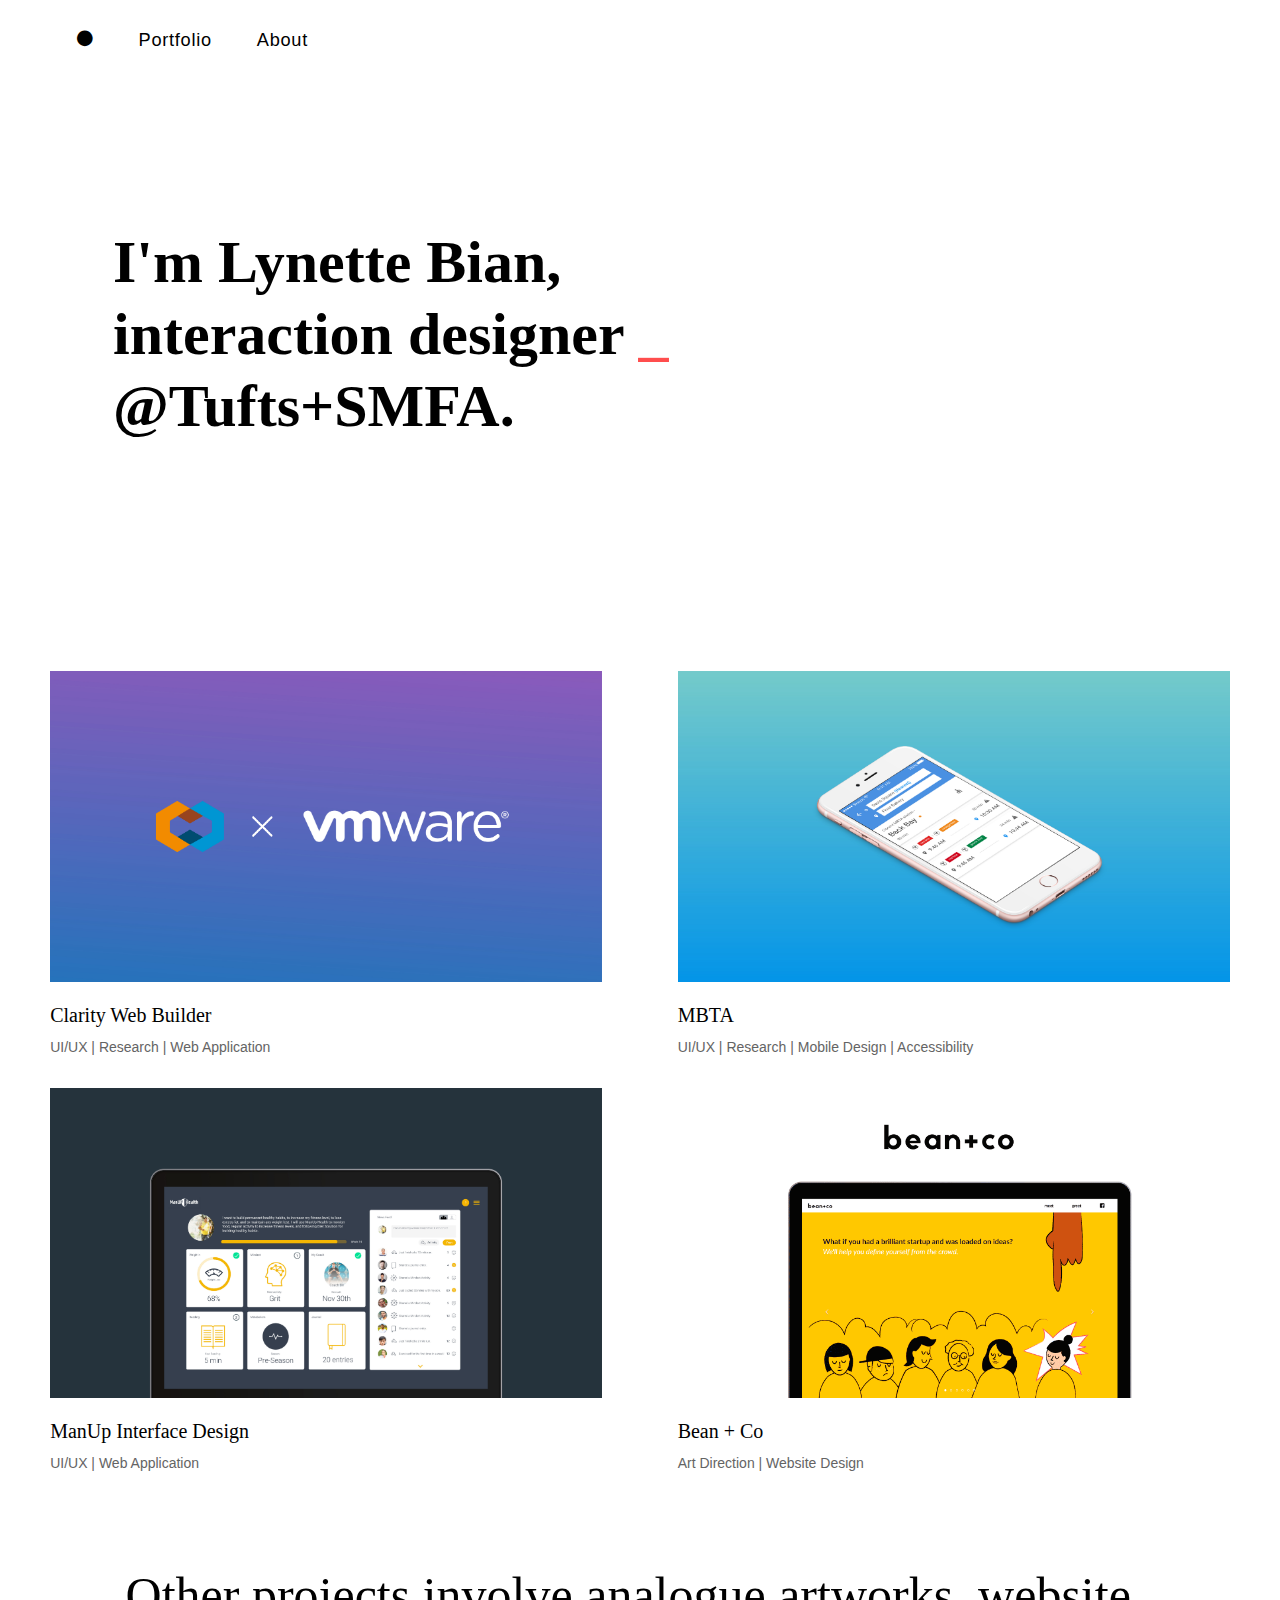
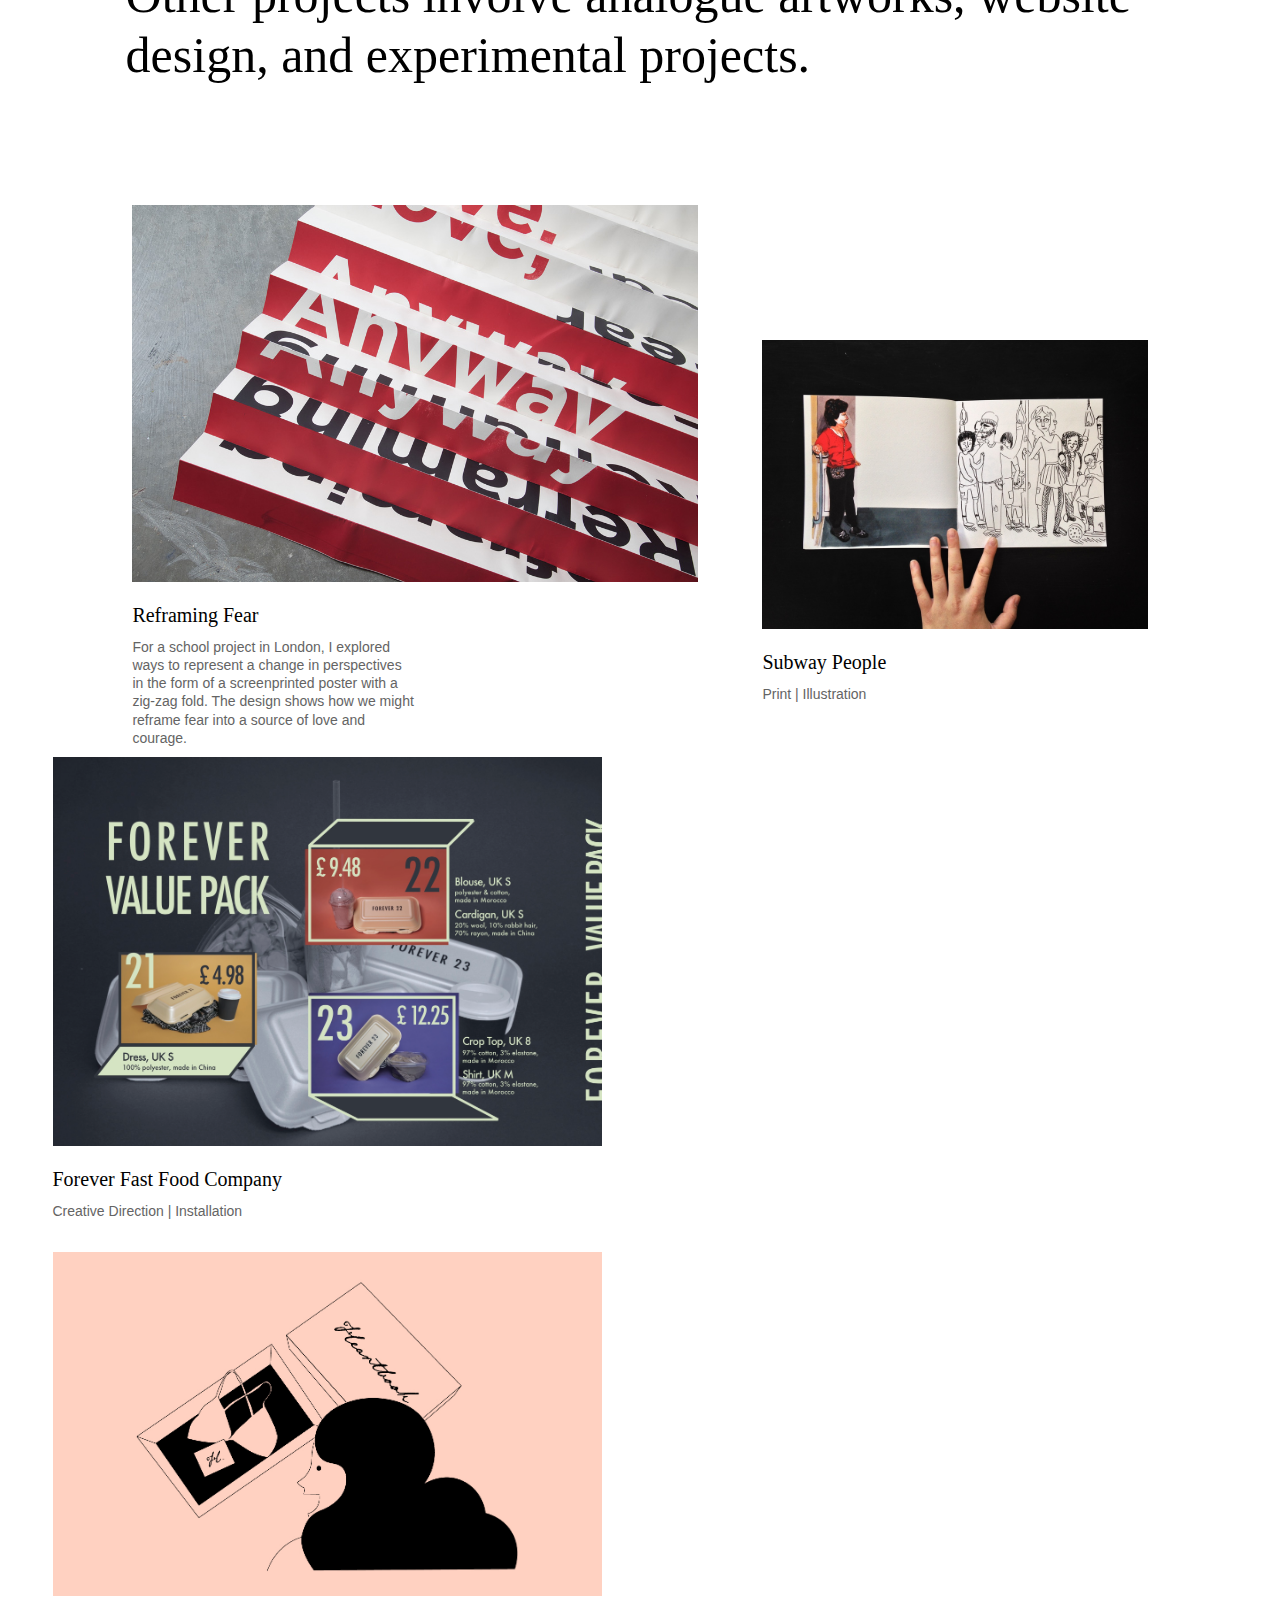
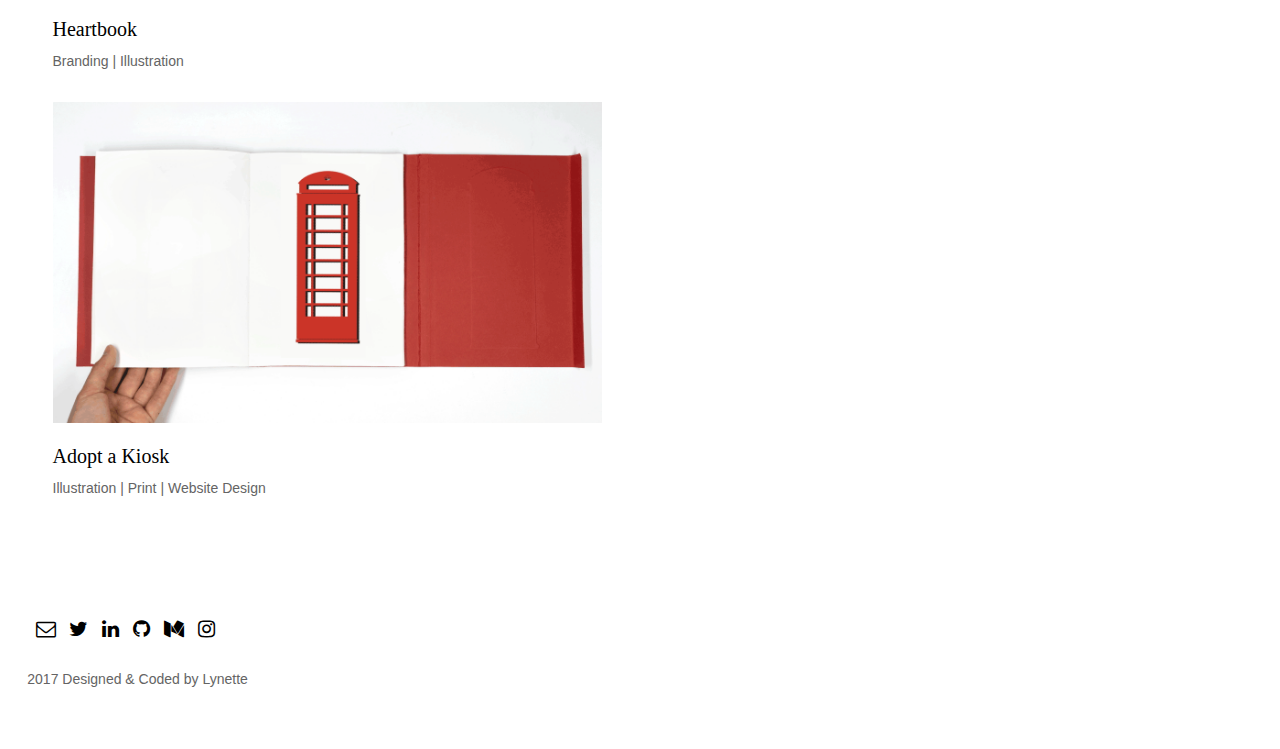
==== index.html @ 2f5439c0 "Class 4/4 1" ====
<!DOCTYPE html>

<html>
<head>

<!-- Hello! Welcome to my personal website. This site is designed and coded by Lynette Bian. Happy browsing! -->

	<meta charset="utf-8"> 
	<meta name="viewport" content="width=device-width, initial-scale=1">


	<meta name="Yuchun Bian portfolio">
	<meta name="copyright" content="Copyright © 2016 Yuchun Bian. All Rights Reserved.">
	<meta name="author" content="Yuchun Bian">
	<meta name="language" content="English">

<!--	<link href="https://fonts.googleapis.com/css?family=PT+Sans|PT+Serif:400,700" rel="stylesheet">-->
    <link href="https://fonts.googleapis.com/css?family=Open+Sans|Rufina" rel="stylesheet">

 	<script src="https://code.jquery.com/jquery-2.1.4.js"></script> 
  
 <!--  <link href="css/bootstrap.min.css" rel="stylesheet"> -->

 	<link href="https://afeld.github.io/emoji-css/emoji.css" rel="stylesheet">

	<!-- Latest compiled and minified CSS -->
	<link rel="stylesheet" href="https://maxcdn.bootstrapcdn.com/bootstrap/3.3.7/css/bootstrap.min.css">

	<!-- jQuery library -->
	<script src="https://ajax.googleapis.com/ajax/libs/jquery/1.12.4/jquery.min.js"></script>

	<!-- Latest compiled JavaScript -->
	<script src="https://maxcdn.bootstrapcdn.com/bootstrap/3.3.7/js/bootstrap.min.js"></script>

	<link rel="stylesheet" type="text/css" href="css/style.css">

	<link rel="stylesheet" href="https://cdnjs.cloudflare.com/ajax/libs/font-awesome/4.7.0/css/font-awesome.min.css">

 	<title>Lynette Bian | Design Portfolio</title>

</head>

<body>

<div class="container-fluid">
	<div class="row">
			<div class="col-md-12">
			<div class="navbar">
				<a class="fa fa-circle"> </a>
				<a class="nav-space-left" href="#design" class="scroll"> Portfolio </a>
				<a class="nav-space-left" href="p1/about.html"> About </a>
			</div>
			</div>
	</div>
</div>

<div class="container-fluid padding-left padding-right">
	<div class="row">
				<h1 class="intro"> 
					I'm <a class="name" href="p1/about.html"> Lynette Bian</a>, 
					<br>
					<div class="change-text">interaction designer 
					</div> 
					<br>
					<a class="name" href="http://admissions.tufts.edu/academics/school-of-the-museum-of-fine-arts-at-tufts/combined-degree-with-the-schoo/" target="_blank">@Tufts+SMFA</a>.
					<br> 
                    <br>
				</h1>
	</div>
			
</div>

<!-- IXD section -->
	<div id="design" class="container-fluid">

<!--
	<div class="col-md-12 padding-left padding-right"> 
		<h6> <i class="em em-rocket" style="font-size: 0.8em"></i> &nbsp;Interaction Design</h6>
		<hr>
	</div>
-->

	<div class="row" style="padding-left:1%;padding-right: 1%">

		<div class="col-md-6" id="left"> 

			<div class="projectthumb"> 
				<a class="projectimage" href="p2/clarity.html">
				<image src="images/p1-design/vmware.jpg" class="img-responsive"> </image>
				<h2> Clarity Web Builder </h2>
				</a>
				<h3> UI/UX | Research | Web Application </h3>
			</div>


			<div class="projectthumb"> 
				<a class="projectimage" href="p2/gain-life.html">
				<image src="images/p1-design/gainlife2.jpg" class="img-responsive">
				</image>
				<h2> ManUp Interface Design </h2>
				</a>
				<h3> UI/UX | Web Application </h3>
			</div>
		</div>	

		<div class="col-md-6" id="right"> 

			<div class="projectthumb"> 
				<a class="projectimage" href="p2/MBTA.html">
				<image src="images/p1-design/MBTA0.jpg" class="img-responsive"> </image>
				<h2> MBTA </h2>
				</a>
				<h3> UI/UX | Research | Mobile Design | Accessibility </h3>
			</div>
	
			<div class="projectthumb"> 
				<a class="projectimage" href="p2/beanandco.html">
					<image src="images/p1-design/Bean0.gif" class="img-responsive"> </image>
					<h2> Bean + Co </h2>
				</a>
				<h3> Art Direction | Website Design </h3>
			</div>

		</div>

	</div>


<!-- Graphic Design and Art section -->

<!--

	<div class="padding-left padding-right col-md-12" style="padding-top:10%"> 
		<h6><i class="em em-black_nib" style="font-size: 0.8em"></i> &nbsp;Graphic Design &amp; Art</h6>
		<hr>
	</div>
-->
	<div class="row padding-left padding-right">
				<h1 class="bigtitle"> 
					Other projects involve analogue artworks, website design, and experimental projects.
				</h1>
	</div>
        
	<div class="row padding-left padding-right">

		<div class="col-md-7" id="left"> 
			<div class="projectthumb"> 
				<a class="projectimage" href="p2/reframing-fear.html">
				<image src="images/p1-design/Reframingfear.jpg" class="img-responsive"> 
				</image> </a>
                <div class="col-md-6">
				    <a href="p2/reframing-fear.html"> <h2> Reframing Fear </h2> </a> 
				    <h3> For a school project in London, I explored ways to represent a change in perspectives in the form of a screenprinted poster with a zig-zag fold. The design shows how we might reframe fear into a source of love and courage. </h3>
                    </div>
			</div>
        </div>
        
        <div class="col-md-5" id="left" style="padding-top:15vh;">
			<div class="projectthumb"> 
				<a class="projectimage" href="p2/subway-people.html">
				<image src="images/p1-design/Subway-People.jpg" class="img-responsive"> </image>
				<h2> Subway People </h2> </a>
		 		<h3> Print | Illustration </h3>
			</div>
        </div>

<!--
			<div class="projectthumb"> 
				<a class="projectimage" href="p2/polyhack.html"> <image src="images/p1-design/Polyhack1.png" class="img-responsive"> </image> 
				<h2> Polyhack </h2> </a>
				<h3> Branding | Art Direction </h3> 
			</div>
-->

        </div>
        

		<div class="col-md-6" id="right"> 

			<div class="projectthumb"> 
				<a class="projectimage" href="p2/fast-food-company.html">
				<image src="images/p1-design/Forever-Fast-Food-Company.jpg" class="img-responsive"> </image>
				<h2> Forever Fast Food Company </h2> </a>
				<h3> Creative Direction | Installation  </h3>
			</div>
			
			<div class="projectthumb"> 
				<a class="projectimage" href="p2/heartbook.html"> <image src="images/p1-design/heartbook.jpg" class="img-responsive"> </image> 
				<h2> Heartbook </h2> </a>
				<h3> Branding | Illustration </h3> 
			</div>

			<div class="projectthumb"> 
				<a class="projectimage" href="p2/adopt-a-kiosk.html">
				<image src="images/p1-design/adopt-a-kiosk.gif" class="img-responsive"> </image>
				<h2> Adopt a Kiosk </h2>
				</a>
				<h3> Illustration | Print | Website Design  </h3>
			</div>


		</div>
	</div>

<!-- footer -->
	<div class="row" style="padding-top: 7%; padding-bottom: 4%; padding-left:3%; padding-right: 4%">
		
		<div class="col-md-12" style="padding-bottom:2%; padding-left:1%">

		<a href="mailto:yuchun.bian@gmail.com" id="navbar" class="fa fa-envelope-o" style="font-size:20px" target="_blank"> 
		</a>

		<a href="https://twitter.com/yuchunbian" id="navbar" class="fa fa-twitter" style="font-size:20px" target="_blank"> 
		</a>

		<a href="https://www.linkedin.com/in/yuchunbian" id="navbar" class="fa fa-linkedin" style="font-size:20px" target="_blank"> 
		</a>

		<a href="https://github.com/ybian02" id="navbar" class="fa fa-github" style="font-size:20px" target="_blank"> 
		</a>

		<a href="https://medium.com/@yuchunbian" id="navbar" class="fa fa-medium" style="font-size:20px" target="_blank"> 
		</a>
		
		<a href="https://www.instagram.com/yuchunbian/" id="navbar" class="fa fa-instagram" style="font-size:20px" target="_blank"> 
		</a>

		</div>

		<div class="col-md-12"> 
		<h3><i class="em em-bulb"></i>&nbsp;2017 Designed &amp; Coded by Lynette </h3>
		</div>

	</div>
</div>

<script>

function scrollNav() {
  $('.navbar a').click(function(){  

    //Animate
    $('html, body').stop().animate({
        scrollTop: $( $(this).attr('href') ).offset().top - 60
    }, 600);
    return false;
  });
  $('.scrollTop a').scrollTop();
}
scrollNav();
</script>

<script src="js/index.js"> </script>

<script type="text/javascript" src="http://ajax.googleapis.com/ajax/libs/jquery/1.7.1/jquery.min.js"></script>


</body>
</html>
---- css/style.css ----
/*html, body { overflow-x: hidden; }*/

body {
	margin:0;
}


.navbar {
	font-family: 'PT Sans', sans-serif;
	font-size: 1.3em;
	line-height: 1.2;
	letter-spacing: 0.04em;
	text-align: left;
	padding-top:30px;
    padding-bottom: 18px;
    padding-left: 6%;
	display: flex;
	flex-direction: row;
	align-items: flex-start;
    position: fixed;
    top:0;
    background-color: white;
    z-index: 1;
    width: 100%;
    border: none;
    border-radius: 0;
}

.nav-space-left {
    padding-left: 45px;
}

.padding-left {
    padding-left: 8%; 
}

.padding-right{
    padding-right: 8%; 
}

a {
	color:black;
	text-decoration: none;
}

a:hover {
	color: #ff4d4d;
	text-decoration: none;
}

a:active {
	text-decoration: 0;
	text-transform: none;
}

a:visited {
	text-decoration: 0;
	text-transform: none;
}

span {display:none;}
.hover_img a:hover span { display:block; }
.hover_img a { position:relative; }
.hover_img a span { position:absolute; display:none; z-index:0; }


h1.intro{
	font-family: 'PT Serif', serif;
	padding-top: 25vh;
	padding-right: 0;
	padding-left: 2vw;
	color: black;
	font-size: 60px;
	font-weight: 700;
	line-height: 1.2em;
	height: 70vh;
}


@media all and (max-width: 1240px){
    h1.intro {
        font-size: 60px;
    }
}

@media all and (max-width: 640px){
    h1.intro {
        font-size: 40px;
    }
}

@media all and (max-width: 320px){
    h1.intro {
        font-size: 20px;
    }
}

h1.bigtitle {
	font-family: 'PT Serif', serif;
	padding-right: 0;
	padding-left: 2vw;
    padding-top: 60px;
    padding-bottom: 80px;
	color: black;
	font-size: 50px;
	font-weight: 400;
	line-height: 1.2em;
}


@media all and (max-width: 1240px){
    h1.bigtitle {
        font-size: 50px;
    }
}

@media all and (max-width: 640px){
    h1.bigtitle {
        font-size: 30px;
    }
}

@media all and (max-width: 320px){
    hh1.bigtitle {
        font-size: 15px;
    }
}


.intro-about{
	font-family: 'PT Serif', serif;
	color: black;
	font-size: 2.5em;
	font-weight: 700;
	line-height: 1.2;
}


h1 {
	font-family: 'PT Serif', serif;
	font-weight: 700;
	font-size: 28px;
	line-height: 13px;
	/*letter-spacing: 0.0009em;*/
	margin-top: 0;
	margin-bottom: 40px;
	line-height: 30px;
}

h2 {
	font-family: 'PT Serif', serif;
	font-weight: 500;
	font-size: 20px;
	line-height: 26px;
/*	padding-top: 5px;*/
	/*letter-spacing: 0.0009em;*/
}

h3 {
	font-family: 'PT Sans', sans-serif;
	font-size: 14px;
	color:#646464;
/*	opacity: 0.8;*/
	line-height: 1.3em;
/*	letter-spacing: 0.01em;*/
	margin-top: 5px;
    text-align: left;
}


h4 {
	font-family: 'PT Sans', sans-serif;
	font-size: 14px;
	color:#646464;
	opacity: 0.8;
	line-height: 1.2;
	letter-spacing: 0.01em;
	margin-top: 20px;
}


h5 {
	font-family: 'PT Serif', serif;
	font-weight: 400;
	font-size: 16px;
	color:black;
	line-height: 18px;
	letter-spacing: 0.01em;
	margin-top: 5px;
}

h6 {
	font-family: 'PT Sans', sans-serif;
	font-size: 20px;
	line-height: 18px;
	letter-spacing: 0.01em;
	margin-bottom: 18px;
/*	text-align: center;*/
}

p {
	font-family: 'PT Sans', sans-serif;
	font-weight: 400;
	font-size: 1.1em;
}

.strikethru {
	font-family: 'PT Sans', sans-serif;
	font-weight: 400;
	font-size: 1.0em;
	line-height: 1.5em;
	color: #7f7f7f;
	text-decoration: line-through;
	text-decoration: #cecece line-through;
}

.list {
	font-family: 'PT Sans', sans-serif;
	font-weight: 400;
	font-size: 1.0em;
	line-height: 1.5em;
	color: #7f7f7f;
}

blockquote {
	font-family: 'PT Serif', serif;
	color: black;
	font-size: 24px;
	font-weight: 400;
	line-height: 30px;
	border-left: none;
	margin-left: 0;
	padding-left:15px;
	padding-right:15px;
	padding-bottom: 0;
	padding-top:50px;
}

/*
.headnav{
	display: inline;
}*/

.bottom {
	position: absolute;
	top: 0;
	right: 0;
	z-index: -1;
	width: 100vw;
}

.top {
	z-index: 1;
}


@keyframes blinking {
  0%    { opacity: 0; }
  50%   { opacity: 0; }
  51%   { opacity: 1; }
  100%  { opacity: 1; }
}
.change-text:after {
  content: '_';
  animation: blinking 1.2s infinite;
  color:#ff4d4d;
}


ul {
	font-family: 'PT Sans', sans-serif;
	font-size: 24px;
	letter-spacing: 0.01em;
	list-style: none;
	list-style-position: outside;
	padding-top:2.5%;
	padding-left:8%;
	line-height:53px;
}


#line {
	background-color: black;
	height: 4px;
	width: 200px;
	margin-left: 15px;
}


.change-text {
	display:inline;
}


/*specifications*/
.container-fluid {
	margin: 0 0 0 0;
}


.col-md-12 {
	padding: 0 0 0 0
}

.col-md-2{
	padding: 0 0 0 0;
	margin: 0 0 0 0;
}

/*.col-md-3{
	padding: 0 0 0 0;
	margin: 0 0 0 0;
}*/

.col-md-6{
	padding: 0 0 0 0;
	margin: 0 0 0 0;
}

.col-md-7 .col-md-4.hidden-sm .col-md-1 .col-md-10 .col-md-11 .row{
	padding: 0 0 0 0;
	margin: 0 0 0 0;

}


#left {
	padding-right: 3%;
	padding-left: 3%;
}

#right {
	padding-left: 3%;
	padding-right: 3%;
}

.projectthumb {
/*	padding-top: 9%;*/
	padding-bottom: 4%;
}

.footer {
	padding-left: 2%;
}

/*project pages*/

.close-button {
	font-family: sans-serif;
	font-weight: 100;
	position: fixed;
 	top:18px;
 	left:18px;
	color:black;
	font-size: 60px;
	box-sizing: border-box;
	display: inline-block;
	line-height:0.5em;
	z-index: 100;
}


#arrowBegin{
/*	color:black;*/
	font-size:50px;
	z-index:100;
	position: absolute;
	margin-top:47%;
	margin-left:50%;
}

.header {
	padding:0 0 0 0;
	margin:0 0 0 0;
	width:100%;
	height:auto;
	display:block;
	position: fixed;
/*	z-index: -1;*/
	/*top:0;
	left: 0;*/
}


.wrapper {
	position: relative;
/*	margin-left: 2%;
	margin-right: 2%;*/
	background-color: white;
	margin-top: 53%;
	margin-right: 0;
	margin-left: 0;
	padding: 2% 0 0 0;
}

.project-info {
	padding-top: 7%;
	padding-bottom: 7%;
}

.full-bleed {
	max-width: 100vw;
	margin: 0 0 0 0;
}

.embed-container {
	position: relative; 
	padding-bottom: 56.25%; 
	height: 0px; 
	overflow: hidden; 
	max-width: 100%; 
} 

.embed-container iframe, 
.embed-container object, 
.embed-container embed 
{ 	position: absolute; 
	/*top:1%; */
	left:0;
	width: 100%; 
	height: 100%;
}

#inParagraph {
	text-decoration: underline;
}


.twoImages_left {
	padding: 5px 5px 5px 0 ;
}

.twoImages_right {
	padding: 5px 0 5px 5px ;
}



.sideMargin {
	margin-left:5px;
	margin-right:5px;
}


.nextProject {
	font-family: 'PT Serif', serif;
	font-weight: 700;
	font-size: 25px;
	line-height: 30px;
	padding-top: 30px;
	padding-bottom: 35px;
	padding-left: 50px;
}

#arrowUp{
	position: absolute;
/*	padding: 0px;*/
	font-size:45px;
	right: 50px;
	line-height: 2;
/*	text-align: right;*/
}

/*a #icon {
	padding-right: 5px;
}

a svg:hover {
	fill: #ff4d4d;
	text-decoration: none;
}*/

#navbar {
	padding-right: 10px;
}
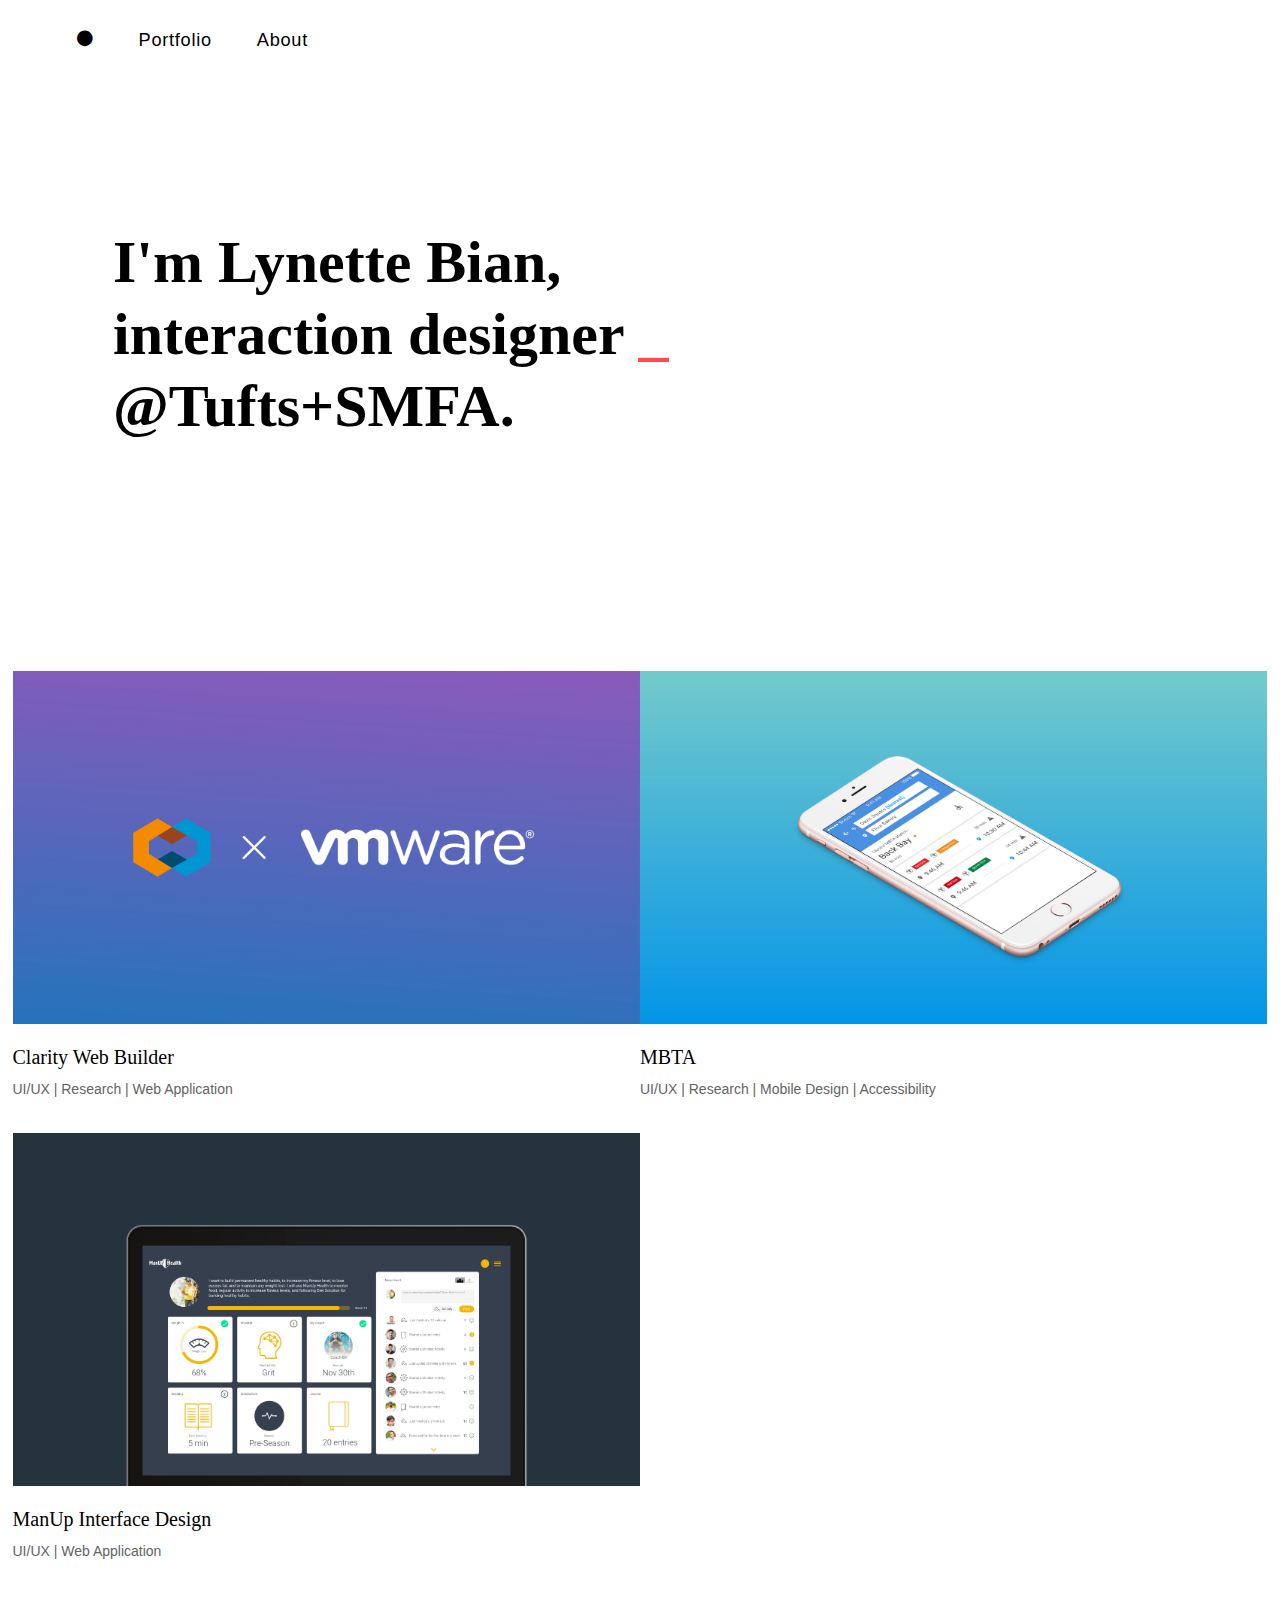
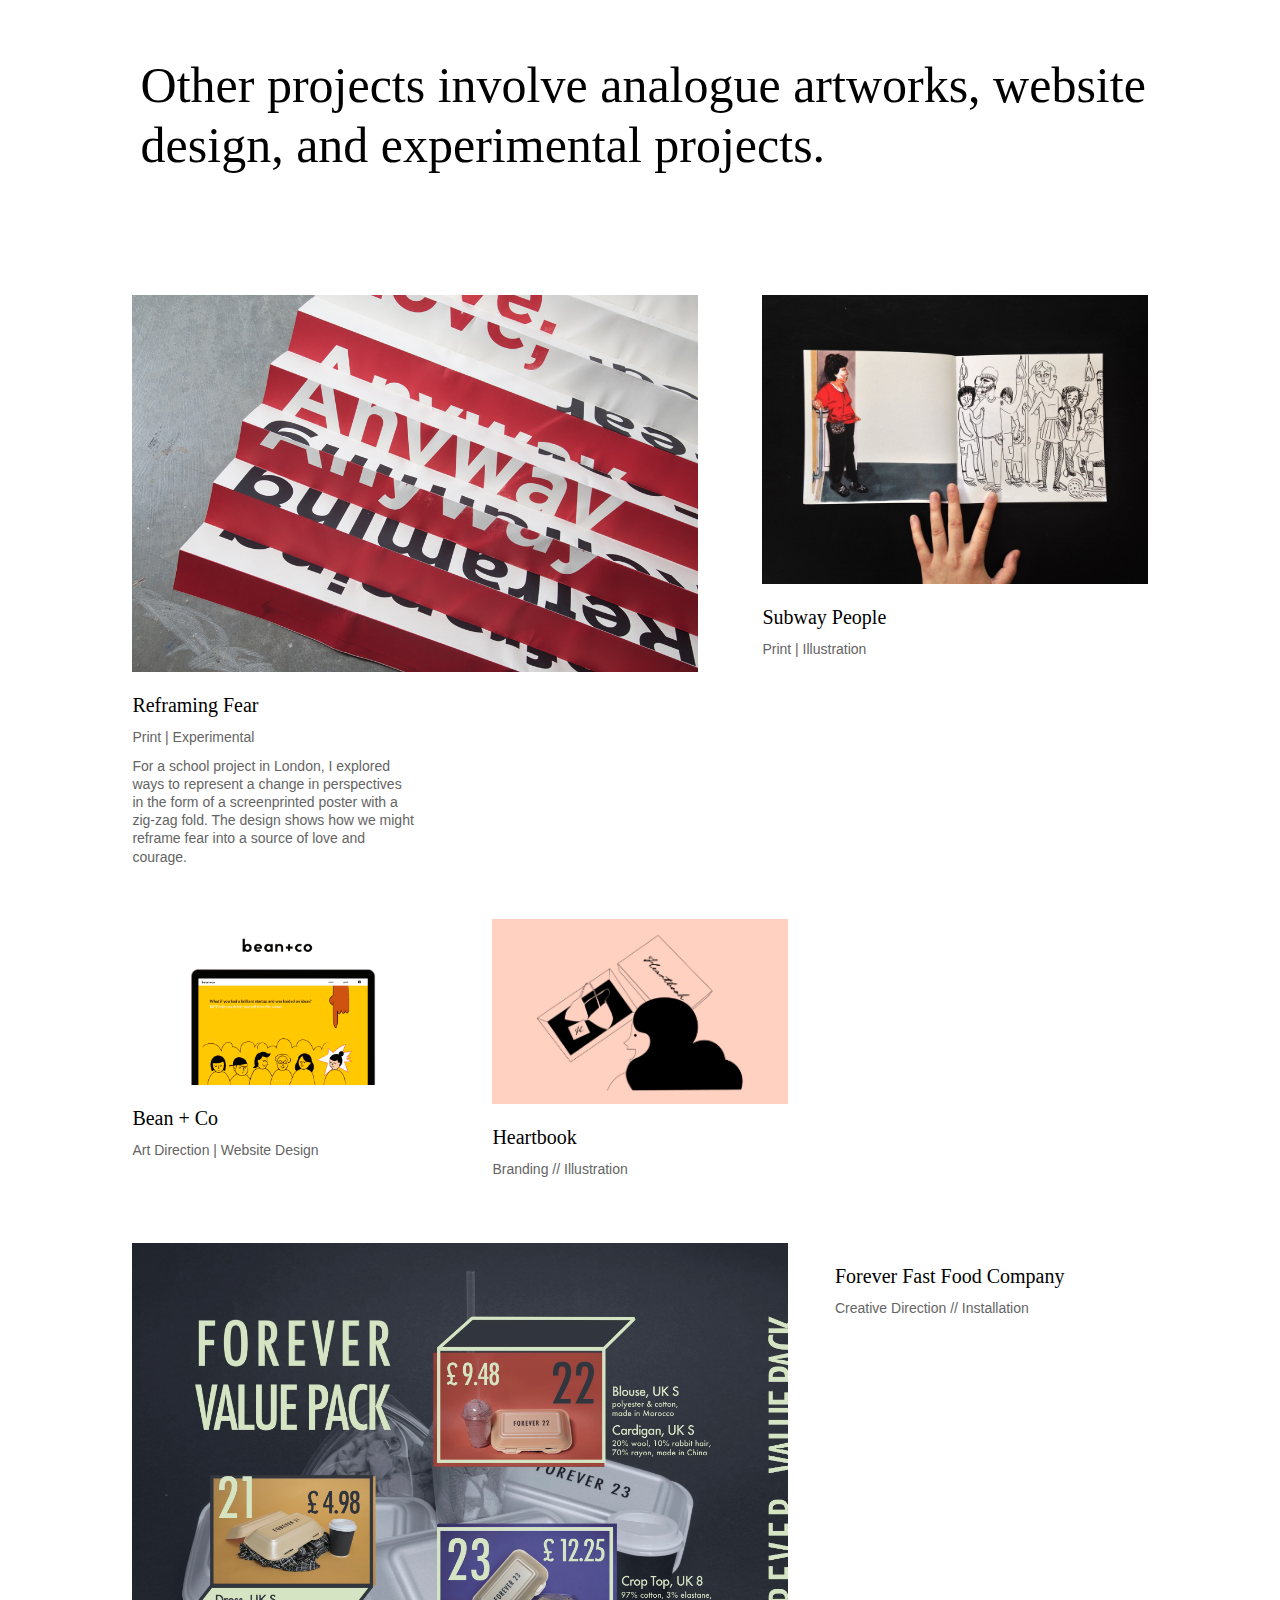
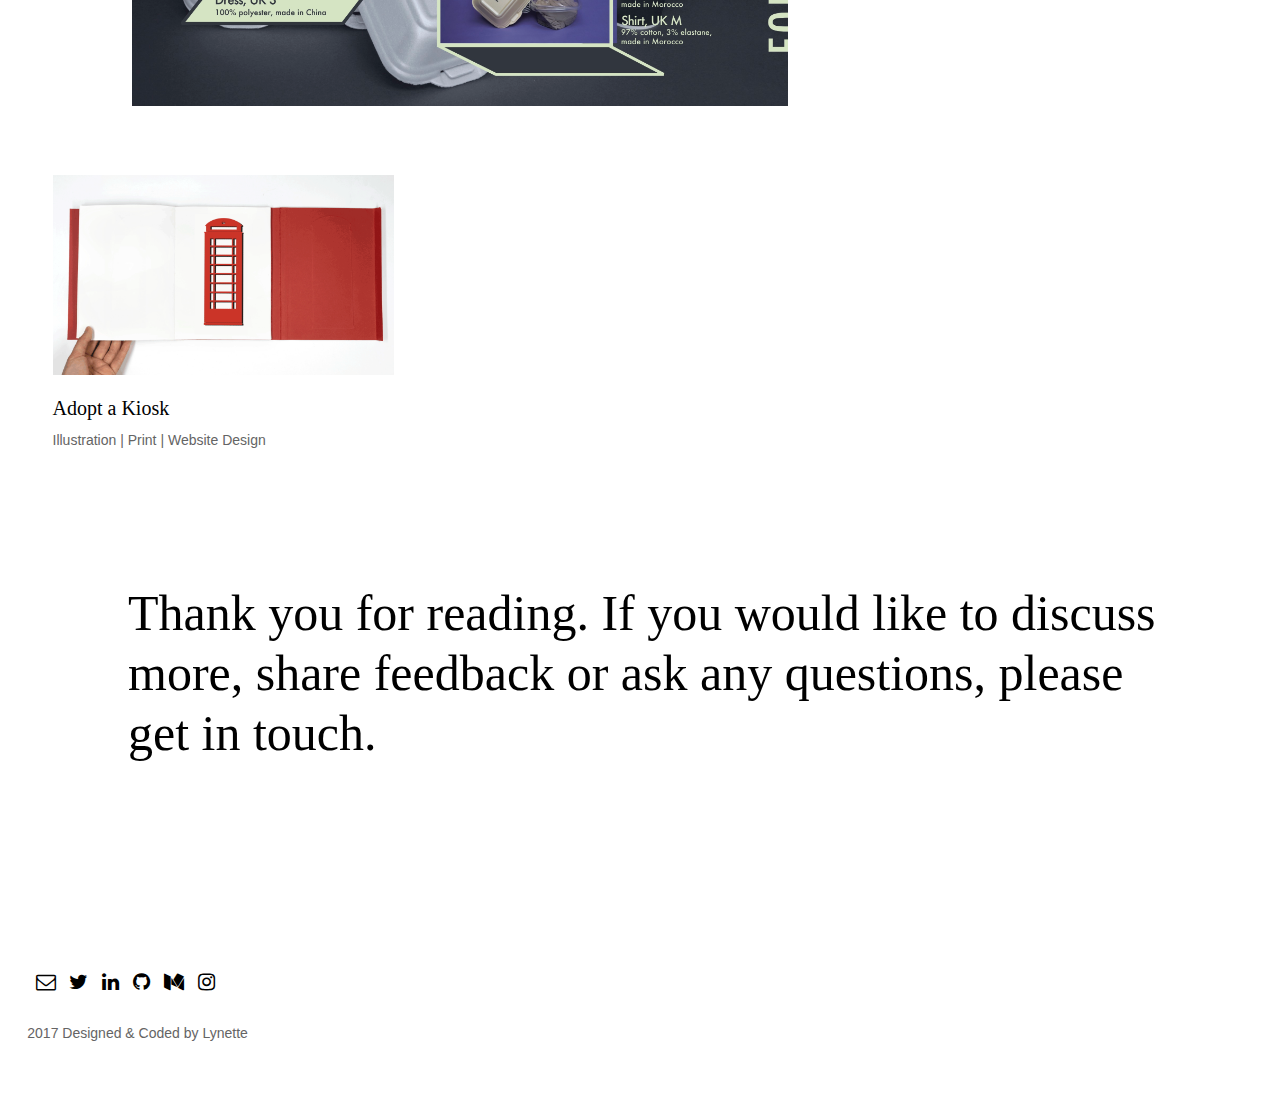
==== commit 1d971b12: "Class 4/4 2" ====
--- a/index.html
+++ b/index.html
@@ -113,29 +113,15 @@
 				<h3> UI/UX | Research | Mobile Design | Accessibility </h3>
 			</div>
 	
-			<div class="projectthumb"> 
-				<a class="projectimage" href="p2/beanandco.html">
-					<image src="images/p1-design/Bean0.gif" class="img-responsive"> </image>
-					<h2> Bean + Co </h2>
-				</a>
-				<h3> Art Direction | Website Design </h3>
-			</div>
 
 		</div>
 
 	</div>
 
 
-<!-- Graphic Design and Art section -->
-
-<!--
-
-	<div class="padding-left padding-right col-md-12" style="padding-top:10%"> 
-		<h6><i class="em em-black_nib" style="font-size: 0.8em"></i> &nbsp;Graphic Design &amp; Art</h6>
-		<hr>
-	</div>
--->
-	<div class="row padding-left padding-right">
+<!-- Other Works -->
+
+	<div class="padding-left padding-right">
 				<h1 class="bigtitle"> 
 					Other projects involve analogue artworks, website design, and experimental projects.
 				</h1>
@@ -143,19 +129,20 @@
         
 	<div class="row padding-left padding-right">
 
-		<div class="col-md-7" id="left"> 
+		<div class="col-md-7 padding-small"> 
 			<div class="projectthumb"> 
 				<a class="projectimage" href="p2/reframing-fear.html">
 				<image src="images/p1-design/Reframingfear.jpg" class="img-responsive"> 
 				</image> </a>
                 <div class="col-md-6">
 				    <a href="p2/reframing-fear.html"> <h2> Reframing Fear </h2> </a> 
+                    <h3> Print |  Experimental </h3>
 				    <h3> For a school project in London, I explored ways to represent a change in perspectives in the form of a screenprinted poster with a zig-zag fold. The design shows how we might reframe fear into a source of love and courage. </h3>
                     </div>
 			</div>
         </div>
         
-        <div class="col-md-5" id="left" style="padding-top:15vh;">
+        <div class="col-md-5 padding-small">
 			<div class="projectthumb"> 
 				<a class="projectimage" href="p2/subway-people.html">
 				<image src="images/p1-design/Subway-People.jpg" class="img-responsive"> </image>
@@ -163,33 +150,48 @@
 		 		<h3> Print | Illustration </h3>
 			</div>
         </div>
-
-<!--
-			<div class="projectthumb"> 
-				<a class="projectimage" href="p2/polyhack.html"> <image src="images/p1-design/Polyhack1.png" class="img-responsive"> </image> 
-				<h2> Polyhack </h2> </a>
-				<h3> Branding | Art Direction </h3> 
-			</div>
--->
-
-        </div>
-        
-
-		<div class="col-md-6" id="right"> 
-
+    </div>
+
+    <div class="row padding-left padding-right justify-content-center">
+       
+        <div class="col-md-4 padding-small"> 
+            <div class="projectthumb"> 
+                <a class="projectimage" href="p2/beanandco.html">
+					<image src="images/p1-design/Bean0.gif" class="img-responsive"> </image>
+					<h2> Bean + Co </h2>
+				</a>
+				<h3> Art Direction | Website Design </h3>
+            </div>
+        </div>
+        
+        <div class="col-md-4 padding-small"> 
+			<div class="projectthumb"> 
+				<a class="projectimage" href="p2/heartbook.html"> <image src="images/p1-design/heartbook.jpg" class="img-responsive"> </image> 
+				<h2> Heartbook </h2> </a>
+				<h3> Branding // Illustration </h3> 
+			</div>
+        </div>
+    </div>
+    
+    <div class="row padding-left padding-right">
+		  <div class="col-md-8 padding-small"> 
 			<div class="projectthumb"> 
 				<a class="projectimage" href="p2/fast-food-company.html">
 				<image src="images/p1-design/Forever-Fast-Food-Company.jpg" class="img-responsive"> </image>
-				<h2> Forever Fast Food Company </h2> </a>
-				<h3> Creative Direction | Installation  </h3>
-			</div>
-			
-			<div class="projectthumb"> 
-				<a class="projectimage" href="p2/heartbook.html"> <image src="images/p1-design/heartbook.jpg" class="img-responsive"> </image> 
-				<h2> Heartbook </h2> </a>
-				<h3> Branding | Illustration </h3> 
-			</div>
-
+				</a>
+			</div>
+          </div>
+          <div class="col-md-3">
+            <a> <h2> Forever Fast Food Company </h2> </a>
+            <h3> Creative Direction // Installation  </h3>
+          </div>
+    </div>
+    
+
+        
+        
+
+        <div class="col-md-4 padding-small"> 
 			<div class="projectthumb"> 
 				<a class="projectimage" href="p2/adopt-a-kiosk.html">
 				<image src="images/p1-design/adopt-a-kiosk.gif" class="img-responsive"> </image>
@@ -197,10 +199,18 @@
 				</a>
 				<h3> Illustration | Print | Website Design  </h3>
 			</div>
-
-
-		</div>
-	</div>
+        </div>
+        
+        
+    </div>
+        
+        <div class="padding-left padding-right">
+            <h1 class="bigtitle"> 
+				Thank you for reading. If you would like to discuss more, share feedback or ask any questions, please get in touch.
+            </h1>
+	   </div>
+</div>
+    
 
 <!-- footer -->
 	<div class="row" style="padding-top: 7%; padding-bottom: 4%; padding-left:3%; padding-right: 4%">
@@ -230,10 +240,7 @@
 		<div class="col-md-12"> 
 		<h3><i class="em em-bulb"></i>&nbsp;2017 Designed &amp; Coded by Lynette </h3>
 		</div>
-
-	</div>
-</div>
-
+	</div>
 <script>
 
 function scrollNav() {
--- a/css/style.css
+++ b/css/style.css
@@ -107,6 +107,7 @@
 	line-height: 1.2em;
 }
 
+/*move to bottom*/
 
 @media all and (max-width: 1240px){
     h1.bigtitle {
@@ -236,11 +237,6 @@
 	padding-top:50px;
 }
 
-/*
-.headnav{
-	display: inline;
-}*/
-
 .bottom {
 	position: absolute;
 	top: 0;
@@ -324,15 +320,18 @@
 }
 
 
-#left {
+.padding-small {
 	padding-right: 3%;
 	padding-left: 3%;
-}
-
-#right {
+    padding-bottom: 4%;
+}
+
+.padding-small-left {
 	padding-left: 3%;
-	padding-right: 3%;
-}
+    padding-bottom: 5%;
+}
+
+
 
 .projectthumb {
 /*	padding-top: 9%;*/
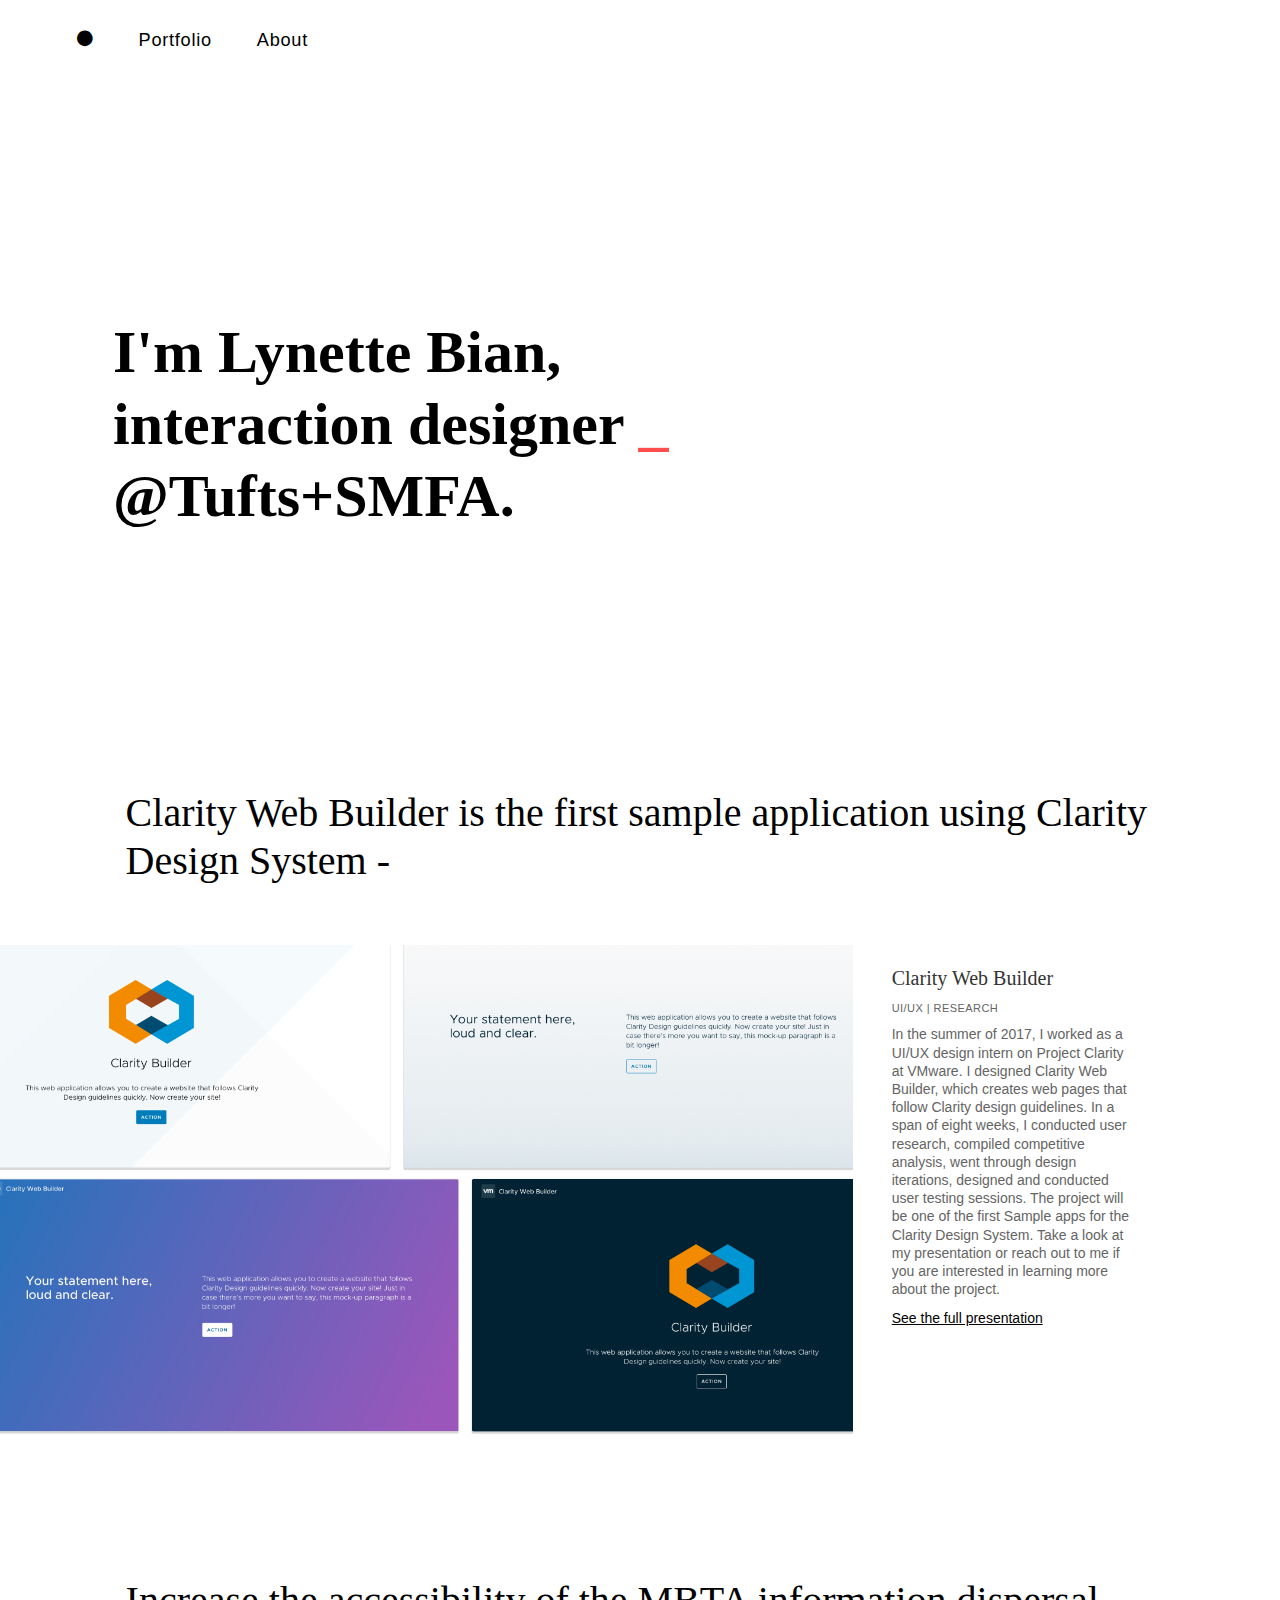
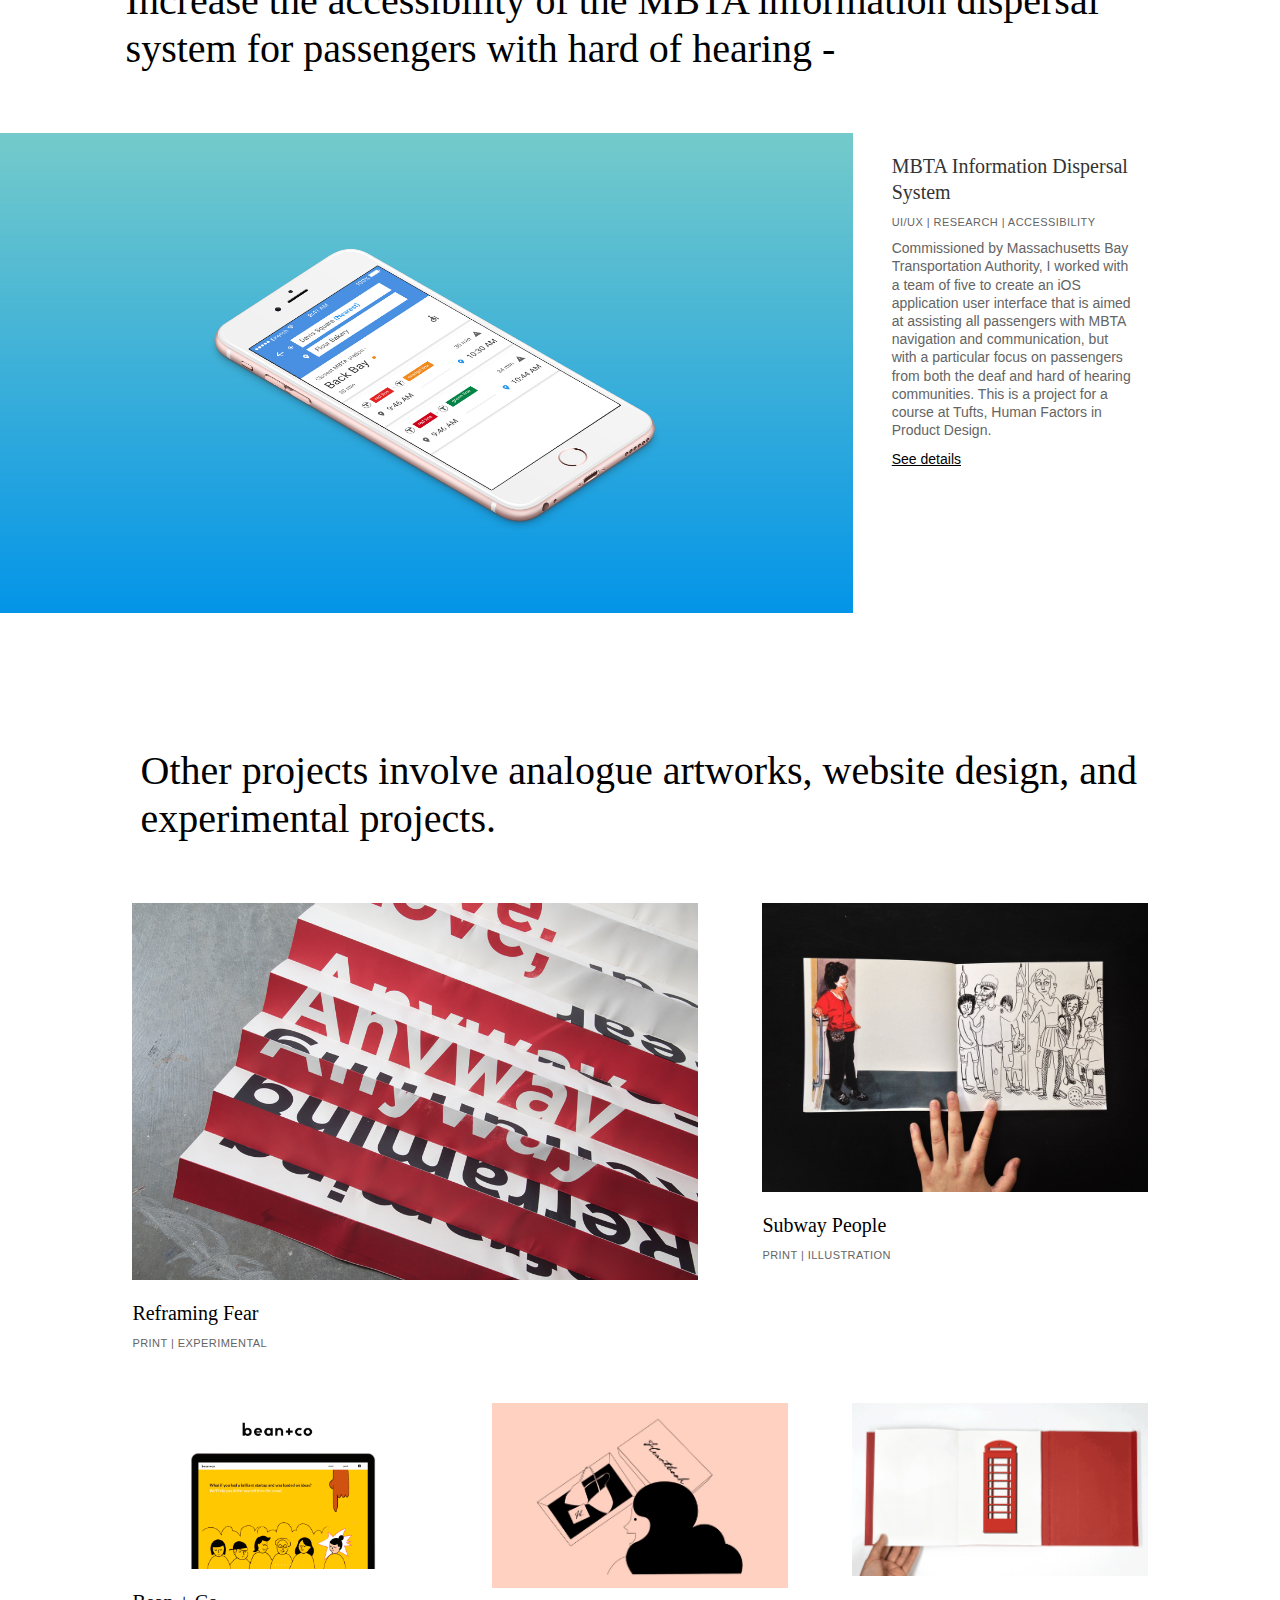
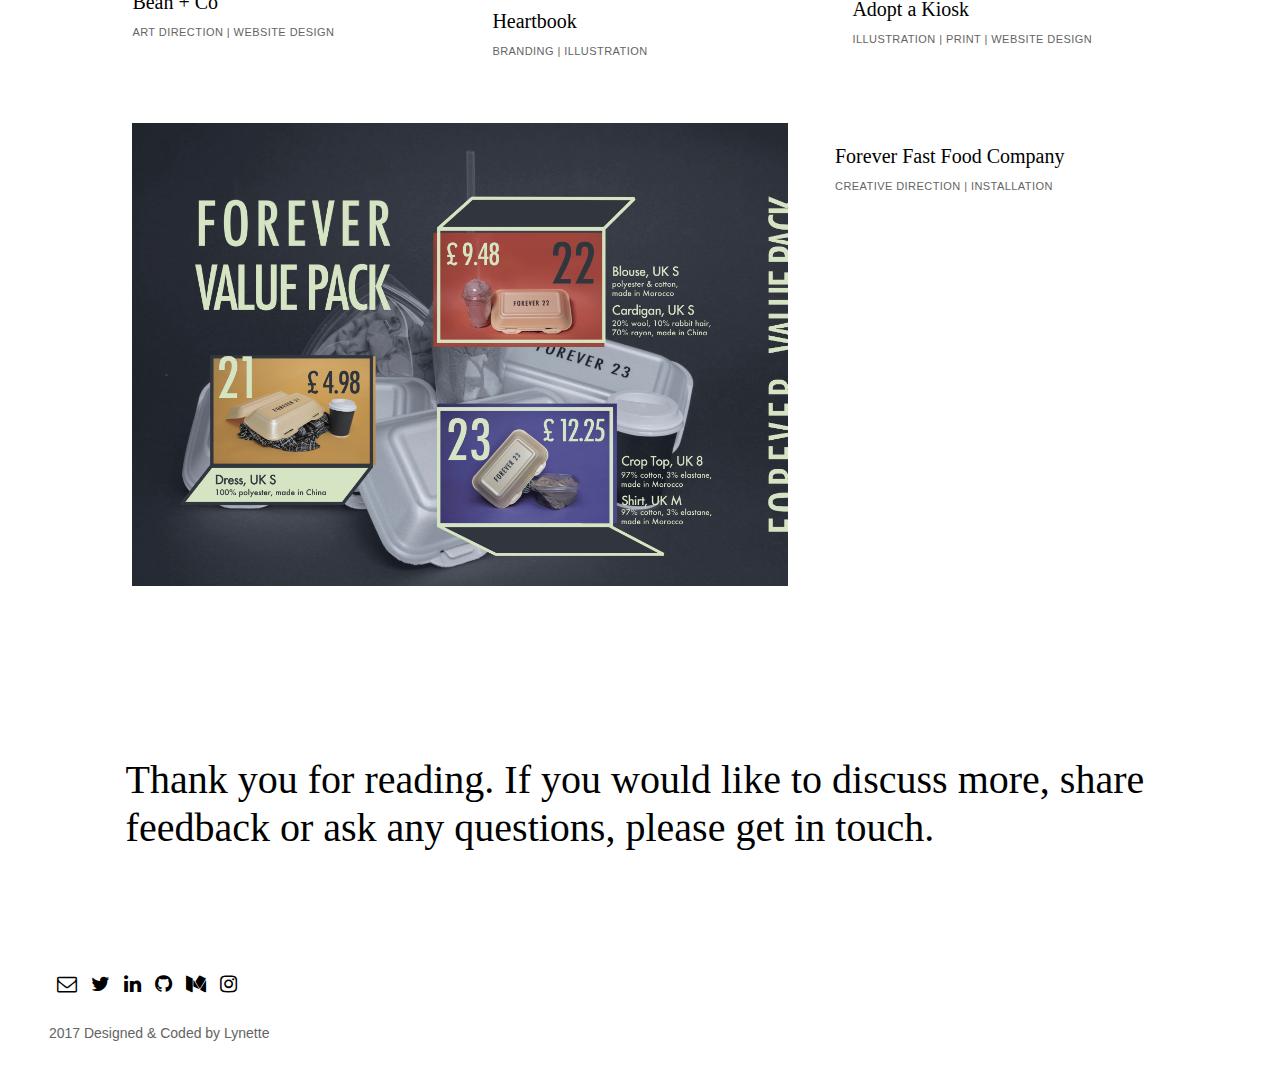
==== commit e73348a5: "4/14 homework" ====
--- a/index.html
+++ b/index.html
@@ -71,52 +71,88 @@
 </div>
 
 <!-- IXD section -->
-	<div id="design" class="container-fluid">
-
-<!--
-	<div class="col-md-12 padding-left padding-right"> 
-		<h6> <i class="em em-rocket" style="font-size: 0.8em"></i> &nbsp;Interaction Design</h6>
-		<hr>
-	</div>
--->
-
-	<div class="row" style="padding-left:1%;padding-right: 1%">
-
-		<div class="col-md-6" id="left"> 
-
-			<div class="projectthumb"> 
-				<a class="projectimage" href="p2/clarity.html">
-				<image src="images/p1-design/vmware.jpg" class="img-responsive"> </image>
-				<h2> Clarity Web Builder </h2>
-				</a>
-				<h3> UI/UX | Research | Web Application </h3>
-			</div>
-
-
-			<div class="projectthumb"> 
+	<div class="container-fluid">
+
+	<div id="clarity">
+
+		<div class="row padding-left padding-right">
+				<h1 class="bigtitle"> 
+					Clarity Web Builder is the first sample application using Clarity Design System - 
+				</h1>
+		</div>
+
+		<div class="row">
+
+			<div class="col-md-8"> 
+				<div class="projectthumb"> 
+					<a class="projectimage" href="p2/clarity.html">
+					<image src="images/p1-design/clarity.jpg" class="img-responsive"> </image>
+					</a>
+				</div>
+			</div>	
+
+			<div class="col-md-3 padding-small"> 
+					<h2> Clarity Web Builder </h2> 
+					<h3 class="tag"> UI/UX | Research </h3>
+					<h3 > In the summer of 2017, I worked as a UI/UX design intern on Project Clarity at VMware. I designed Clarity Web Builder, which creates web pages that follow Clarity design guidelines. In a span of eight weeks, I conducted user research, compiled competitive analysis, went through design iterations, designed and conducted user testing sessions. The project will be one of the first Sample apps for the Clarity Design System. Take a look at my presentation or reach out to me if you are interested in learning more about the project. </h3>
+					<a id="inParagraph" href="https://docs.google.com/presentation/d/16B9x9bFdBelsFYR7lo6OsTKL_sg7MWrC9ztGdtNlKPM/edit?usp=sharing" target="_blank"> See the full presentation</a>
+			</div>
+		</div>
+	</div>
+
+
+
+<!-- 			<div class="projectthumb"> 
 				<a class="projectimage" href="p2/gain-life.html">
 				<image src="images/p1-design/gainlife2.jpg" class="img-responsive">
 				</image>
 				<h2> ManUp Interface Design </h2>
 				</a>
-				<h3> UI/UX | Web Application </h3>
-			</div>
-		</div>	
-
-		<div class="col-md-6" id="right"> 
+				<h3 class="tag"> UI/UX | Visual Design</h3>
+			</div> -->
+
+
+
+<!-- 		<div class="col-md-6" id="right"> 
 
 			<div class="projectthumb"> 
 				<a class="projectimage" href="p2/MBTA.html">
 				<image src="images/p1-design/MBTA0.jpg" class="img-responsive"> </image>
 				<h2> MBTA </h2>
 				</a>
-				<h3> UI/UX | Research | Mobile Design | Accessibility </h3>
+				<h3 class="tag"> UI/UX | Research | Accessibility </h3>
 			</div>
 	
 
-		</div>
-
-	</div>
+		</div> -->
+
+	<div id="MBTA">
+
+		<div class="row padding-left padding-right">
+				<h1 class="bigtitle"> 
+					Increase the accessibility of the MBTA information dispersal system for passengers with hard of hearing -
+				</h1>
+		</div>
+
+		<div class="row">
+
+			<div class="col-md-8"> 
+				<div class="projectthumb"> 
+					<a class="projectimage" href="p2/MBTA.html">
+					<image src="images/p1-design/MBTA0.jpg" class="img-responsive"> </image>
+					</a>
+				</div>
+			</div>	
+
+			<div class="col-md-3 padding-small"> 
+					<h2> MBTA Information Dispersal System </h2> 
+					<h3 class="tag"> UI/UX | Research | Accessibility </h3>
+					<h3 > Commissioned by Massachusetts Bay Transportation Authority, I worked with a team of five to create an iOS application user interface that is aimed at assisting all passengers with MBTA navigation and communication, but with a particular focus on passengers from both the deaf and hard of hearing communities. This is a project for a course at Tufts, Human Factors in Product Design.</h3>
+					<a id="inParagraph" href="https://docs.google.com/presentation/d/16B9x9bFdBelsFYR7lo6OsTKL_sg7MWrC9ztGdtNlKPM/edit?usp=sharing" target="_blank"> See details</a>
+			</div>
+		</div>
+	</div>
+
 
 
 <!-- Other Works -->
@@ -136,8 +172,8 @@
 				</image> </a>
                 <div class="col-md-6">
 				    <a href="p2/reframing-fear.html"> <h2> Reframing Fear </h2> </a> 
-                    <h3> Print |  Experimental </h3>
-				    <h3> For a school project in London, I explored ways to represent a change in perspectives in the form of a screenprinted poster with a zig-zag fold. The design shows how we might reframe fear into a source of love and courage. </h3>
+                    <h3 class="tag"> Print | Experimental </h3>
+				   <!--  <h3> For a school project in London, I explored how people could view the same matter in two perspectives in the form of a screenprinted poster with a zig-zag fold. The design shows how we might reframe fear into a source of love and courage. </h3> -->
                     </div>
 			</div>
         </div>
@@ -147,7 +183,7 @@
 				<a class="projectimage" href="p2/subway-people.html">
 				<image src="images/p1-design/Subway-People.jpg" class="img-responsive"> </image>
 				<h2> Subway People </h2> </a>
-		 		<h3> Print | Illustration </h3>
+		 		<h3 class="tag"> Print | Illustration </h3>
 			</div>
         </div>
     </div>
@@ -160,7 +196,7 @@
 					<image src="images/p1-design/Bean0.gif" class="img-responsive"> </image>
 					<h2> Bean + Co </h2>
 				</a>
-				<h3> Art Direction | Website Design </h3>
+				<h3 class="tag"> Art Direction | Website Design </h3>
             </div>
         </div>
         
@@ -168,7 +204,17 @@
 			<div class="projectthumb"> 
 				<a class="projectimage" href="p2/heartbook.html"> <image src="images/p1-design/heartbook.jpg" class="img-responsive"> </image> 
 				<h2> Heartbook </h2> </a>
-				<h3> Branding // Illustration </h3> 
+				<h3 class="tag"> Branding | Illustration </h3> 
+			</div>
+        </div>
+
+        <div class="col-md-4 padding-small"> 
+			<div class="projectthumb"> 
+				<a class="projectimage" href="p2/adopt-a-kiosk.html">
+				<image src="images/p1-design/adopt-a-kiosk.gif" class="img-responsive"> </image>
+				<h2> Adopt a Kiosk </h2>
+				</a>
+				<h3 class="tag"> Illustration | Print | Website Design  </h3>
 			</div>
         </div>
     </div>
@@ -183,37 +229,18 @@
           </div>
           <div class="col-md-3">
             <a> <h2> Forever Fast Food Company </h2> </a>
-            <h3> Creative Direction // Installation  </h3>
+            <h3 class="tag"> Creative Direction | Installation  </h3>
           </div>
     </div>
-    
-
-        
-        
-
-        <div class="col-md-4 padding-small"> 
-			<div class="projectthumb"> 
-				<a class="projectimage" href="p2/adopt-a-kiosk.html">
-				<image src="images/p1-design/adopt-a-kiosk.gif" class="img-responsive"> </image>
-				<h2> Adopt a Kiosk </h2>
-				</a>
-				<h3> Illustration | Print | Website Design  </h3>
-			</div>
-        </div>
-        
-        
-    </div>
-        
-        <div class="padding-left padding-right">
+        
+        <div class="row padding-left padding-right">
             <h1 class="bigtitle"> 
 				Thank you for reading. If you would like to discuss more, share feedback or ask any questions, please get in touch.
             </h1>
 	   </div>
-</div>
-    
-
 <!-- footer -->
-	<div class="row" style="padding-top: 7%; padding-bottom: 4%; padding-left:3%; padding-right: 4%">
+
+	<div class="row nav-space-left space-top space-bottom">
 		
 		<div class="col-md-12" style="padding-bottom:2%; padding-left:1%">
 
@@ -237,8 +264,9 @@
 
 		</div>
 
-		<div class="col-md-12"> 
-		<h3><i class="em em-bulb"></i>&nbsp;2017 Designed &amp; Coded by Lynette </h3>
+			<div class="col-md-12"> 
+				<h3><i class="em em-bulb"></i>&nbsp;2017 Designed &amp; Coded by Lynette </h3>
+			</div>
 		</div>
 	</div>
 <script>
--- a/css/style.css
+++ b/css/style.css
@@ -66,14 +66,15 @@
 
 h1.intro{
 	font-family: 'PT Serif', serif;
-	padding-top: 25vh;
+	padding-top: 35vh;
+	padding-bottom: 5vh;
 	padding-right: 0;
 	padding-left: 2vw;
 	color: black;
 	font-size: 60px;
 	font-weight: 700;
 	line-height: 1.2em;
-	height: 70vh;
+/*	height: 70vh;*/
 }
 
 
@@ -99,10 +100,10 @@
 	font-family: 'PT Serif', serif;
 	padding-right: 0;
 	padding-left: 2vw;
-    padding-top: 60px;
-    padding-bottom: 80px;
+    padding-top: 100px;
+    padding-bottom: 20px;
 	color: black;
-	font-size: 50px;
+	font-size: 40px;
 	font-weight: 400;
 	line-height: 1.2em;
 }
@@ -111,7 +112,7 @@
 
 @media all and (max-width: 1240px){
     h1.bigtitle {
-        font-size: 50px;
+        font-size: 40px;
     }
 }
 
@@ -136,6 +137,12 @@
 	line-height: 1.2;
 }
 
+#clarity {
+	/*background: linear-gradient(#7136BD, #3653BD);*/
+/*	opacity: 0.1;*/
+	z-index: -1;
+
+}
 
 h1 {
 	font-family: 'PT Serif', serif;
@@ -161,11 +168,17 @@
 	font-family: 'PT Sans', sans-serif;
 	font-size: 14px;
 	color:#646464;
+	line-height: 1.3em;
+	margin-top: 3px;
+    text-align: left;
+}
+
+.tag {
+	font-family: 'PT Sans', sans-serif;
+	font-size: 11px;
+	text-transform:uppercase;
 /*	opacity: 0.8;*/
-	line-height: 1.3em;
-/*	letter-spacing: 0.01em;*/
-	margin-top: 5px;
-    text-align: left;
+	letter-spacing: 0.04em;
 }
 
 
@@ -303,10 +316,10 @@
 	margin: 0 0 0 0;
 }
 
-/*.col-md-3{
+.col-md-8{
 	padding: 0 0 0 0;
 	margin: 0 0 0 0;
-}*/
+}
 
 .col-md-6{
 	padding: 0 0 0 0;
@@ -330,7 +343,6 @@
 	padding-left: 3%;
     padding-bottom: 5%;
 }
-
 
 
 .projectthumb {
@@ -425,20 +437,10 @@
 }
 
 
-.twoImages_left {
-	padding: 5px 5px 5px 0 ;
-}
-
-.twoImages_right {
-	padding: 5px 0 5px 5px ;
-}
-
-
-
-.sideMargin {
+/*.sideMargin {
 	margin-left:5px;
 	margin-right:5px;
-}
+}*/
 
 
 .nextProject {
@@ -471,4 +473,12 @@
 
 #navbar {
 	padding-right: 10px;
-}+}
+
+.space-top {
+	padding-top: 5%;
+}
+
+.space-bottom {
+	padding-bottom: 2%;
+}
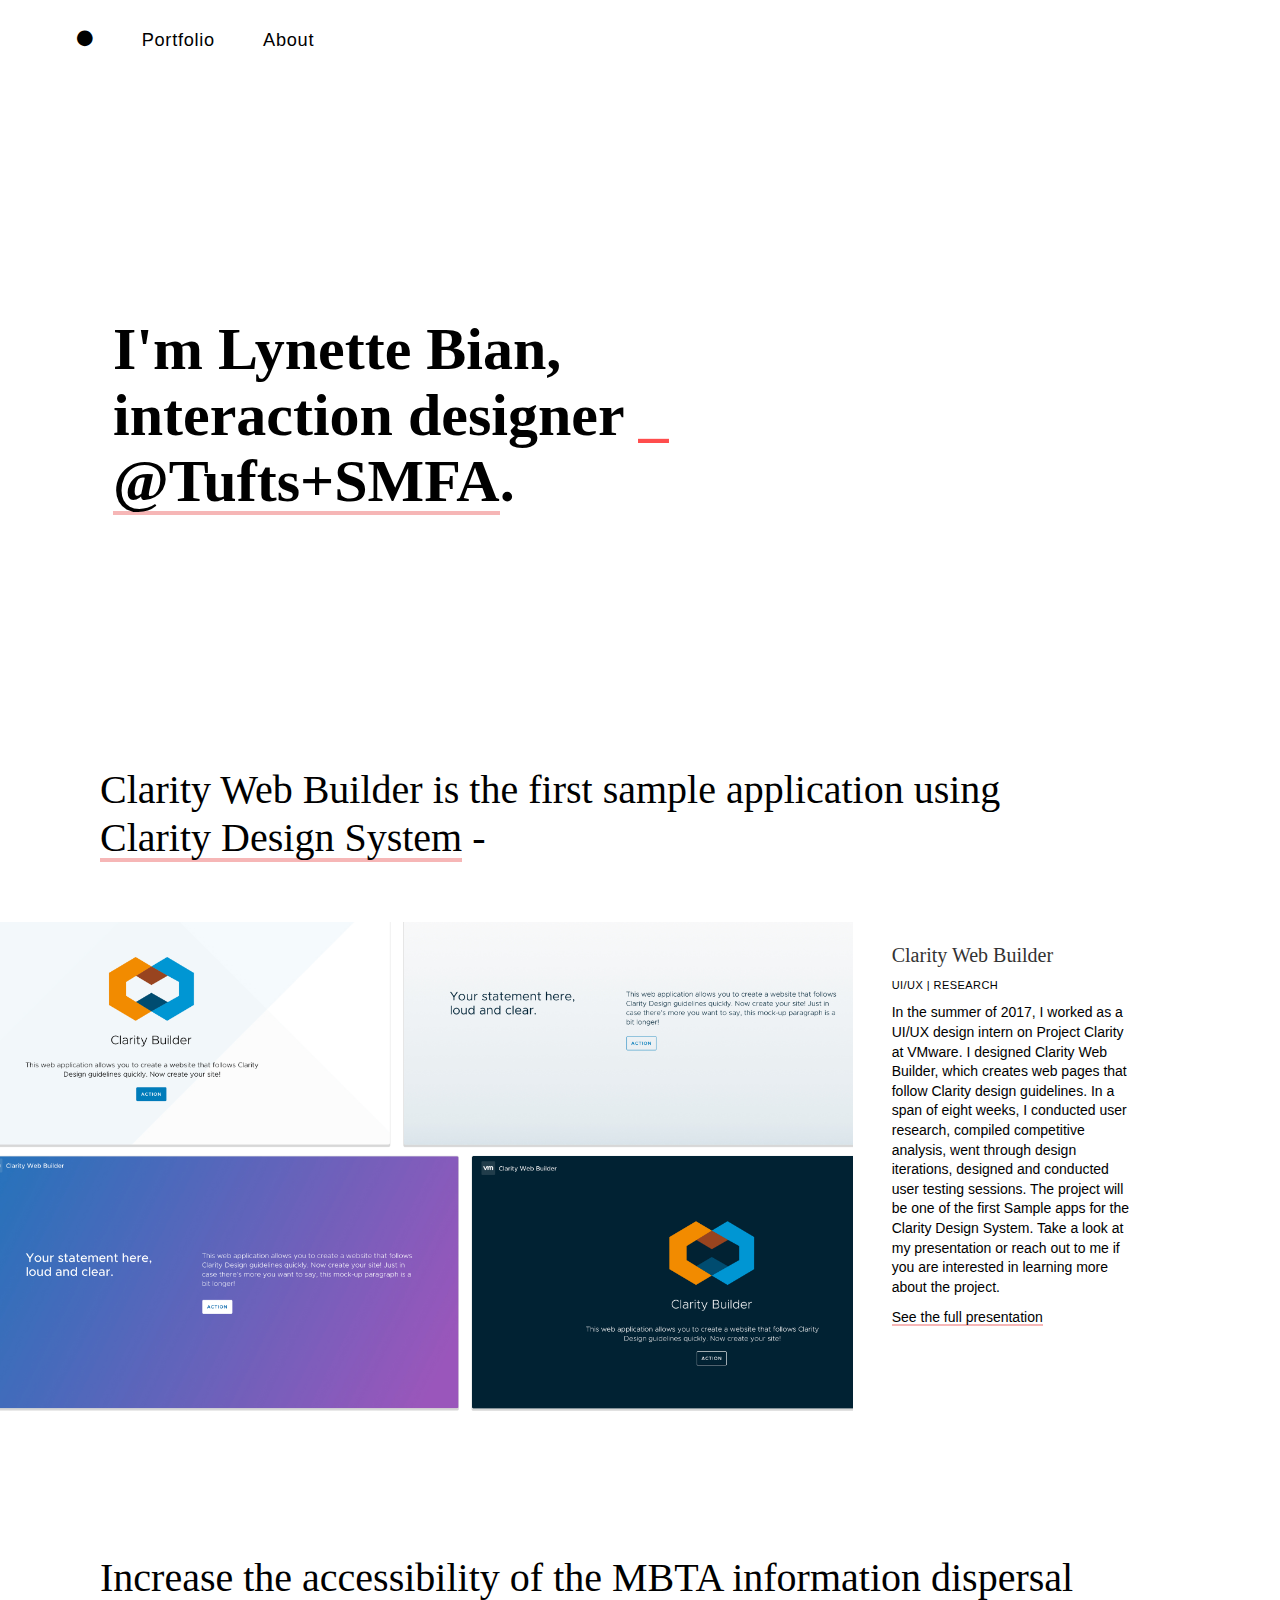
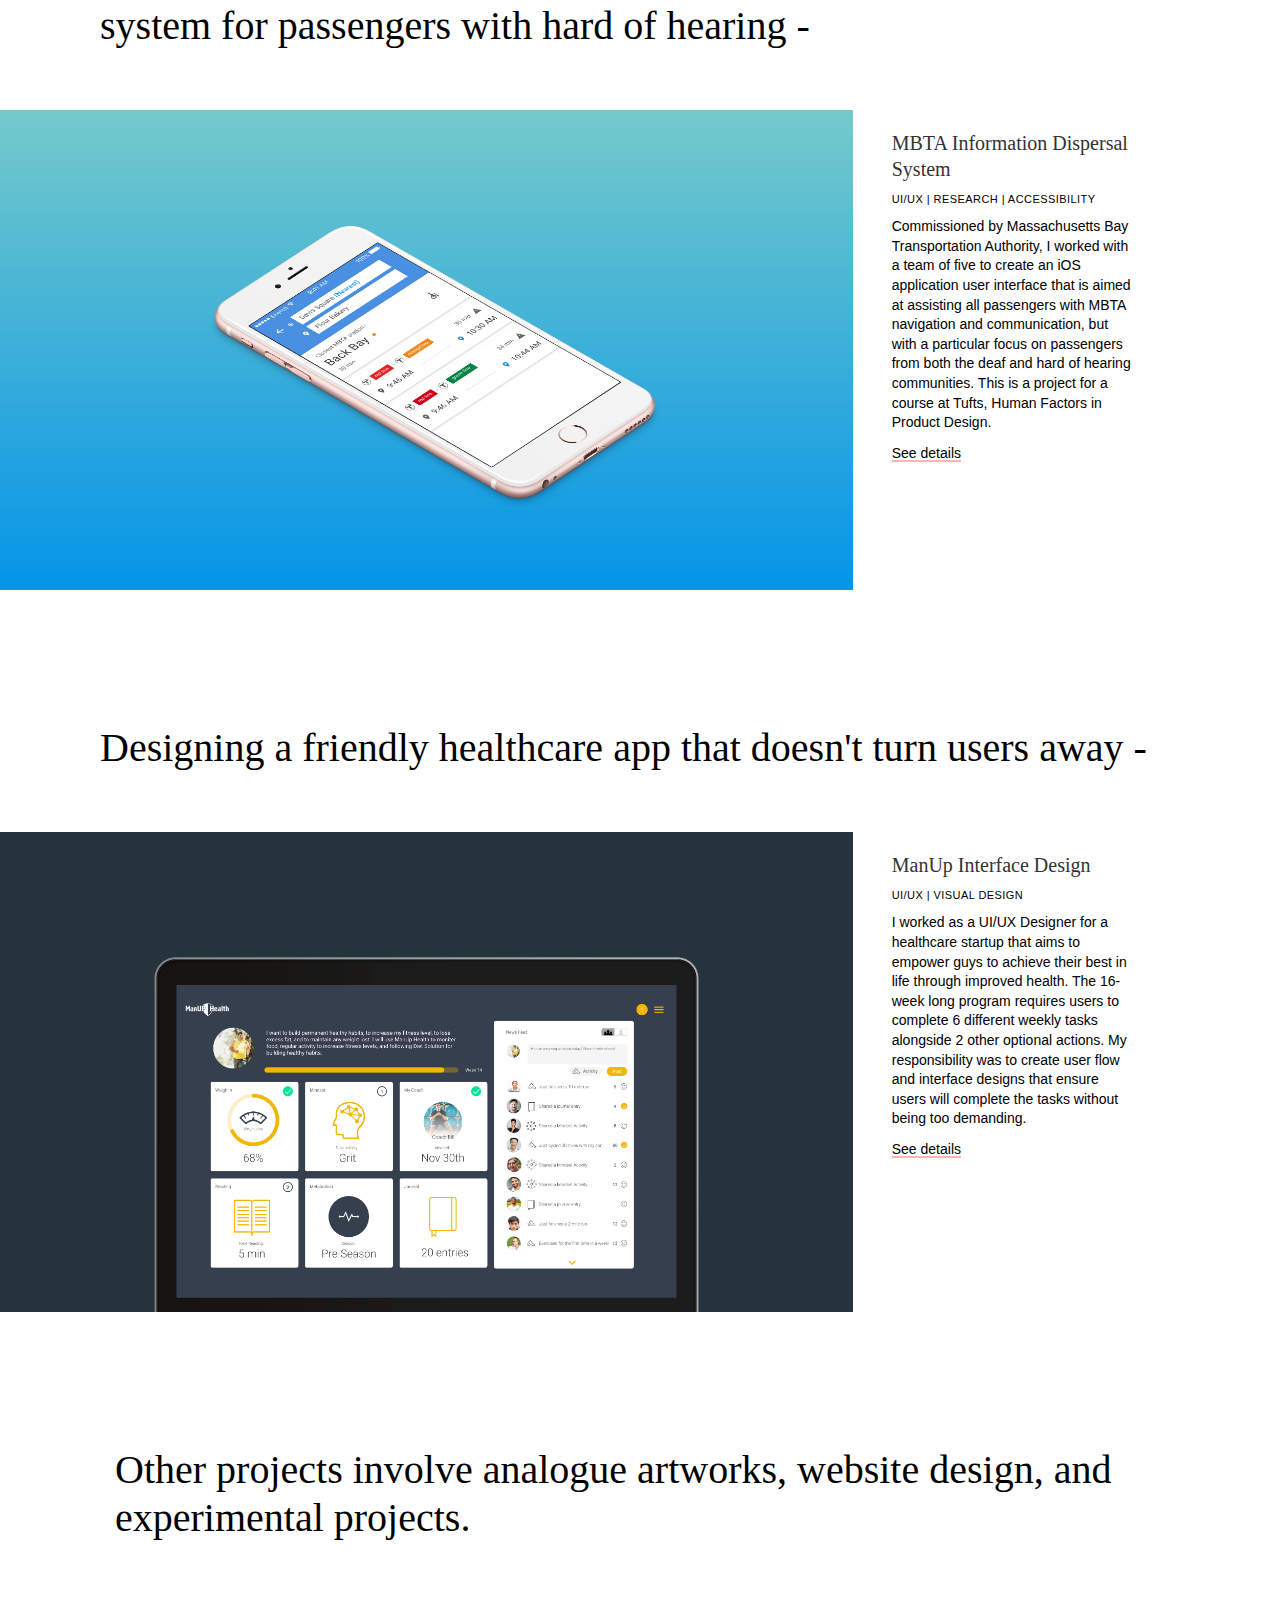
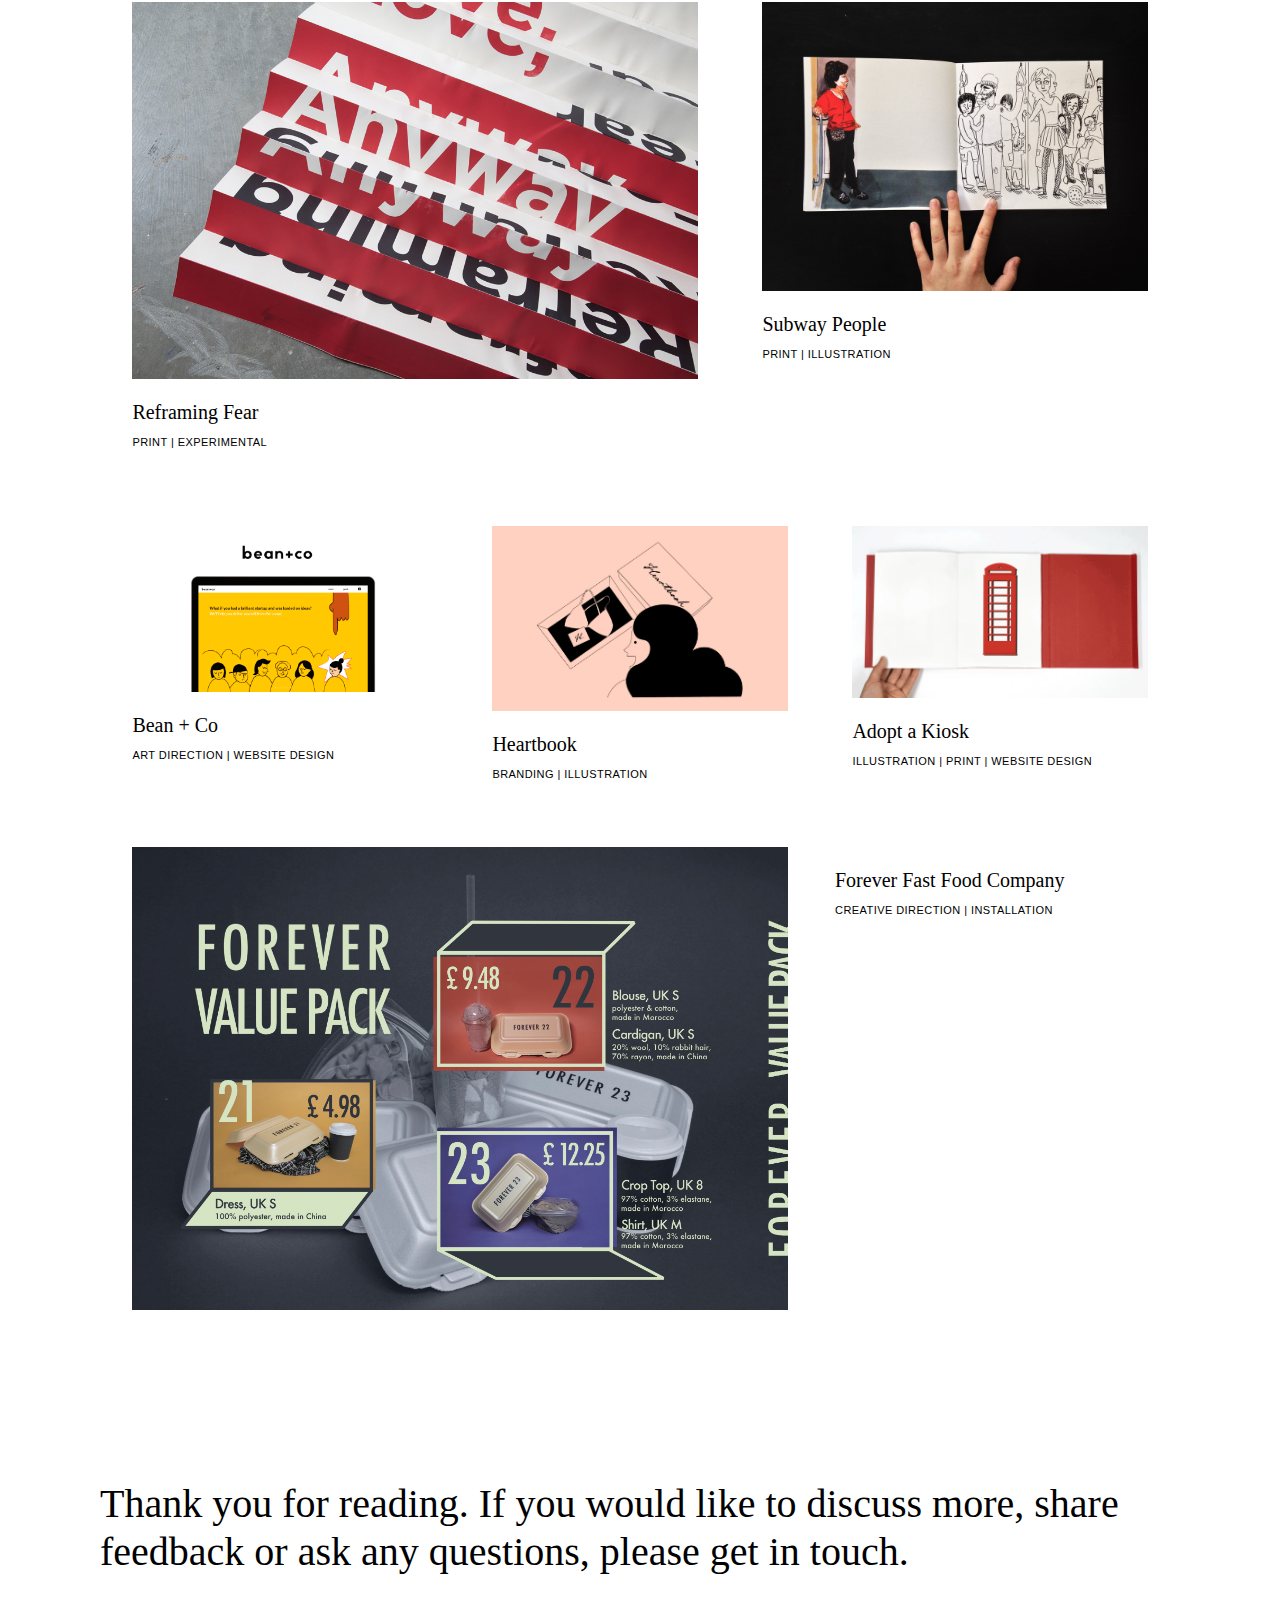
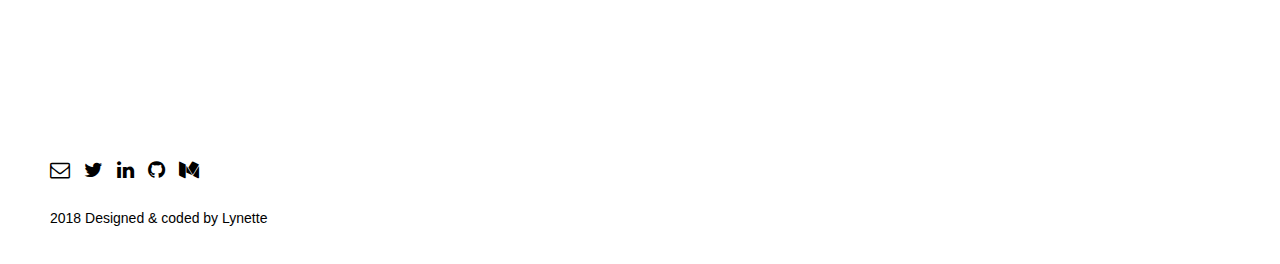
==== commit 7e923ac8: "4/15 cleaning up home and about pages" ====
--- a/index.html
+++ b/index.html
@@ -9,7 +9,7 @@
 	<meta name="viewport" content="width=device-width, initial-scale=1">
 
 
-	<meta name="Yuchun Bian portfolio">
+	<meta name="Yuchun (Lynette) Bian portfolio">
 	<meta name="copyright" content="Copyright © 2016 Yuchun Bian. All Rights Reserved.">
 	<meta name="author" content="Yuchun Bian">
 	<meta name="language" content="English">
@@ -35,6 +35,17 @@
 	<link rel="stylesheet" type="text/css" href="css/style.css">
 
 	<link rel="stylesheet" href="https://cdnjs.cloudflare.com/ajax/libs/font-awesome/4.7.0/css/font-awesome.min.css">
+
+ 	<!-- Global Site Tag (gtag.js) - Google Analytics -->
+	<script async src="https://www.googletagmanager.com/gtag/js?id=GA_TRACKING_ID"></script>
+	<script>
+	  window.dataLayer = window.dataLayer || [];
+	  function gtag(){dataLayer.push(arguments);}
+	  gtag('js', new Date());
+
+	  gtag('config', 'UA-87361154-1');
+	</script>
+
 
  	<title>Lynette Bian | Design Portfolio</title>
 
@@ -46,7 +57,7 @@
 	<div class="row">
 			<div class="col-md-12">
 			<div class="navbar">
-				<a class="fa fa-circle"> </a>
+				<a class="fa fa-circle" href="index.html"> </a>
 				<a class="nav-space-left" href="#design" class="scroll"> Portfolio </a>
 				<a class="nav-space-left" href="p1/about.html"> About </a>
 			</div>
@@ -57,12 +68,12 @@
 <div class="container-fluid padding-left padding-right">
 	<div class="row">
 				<h1 class="intro"> 
-					I'm <a class="name" href="p1/about.html"> Lynette Bian</a>, 
+					I'm Lynette Bian, 
 					<br>
 					<div class="change-text">interaction designer 
 					</div> 
 					<br>
-					<a class="name" href="http://admissions.tufts.edu/academics/school-of-the-museum-of-fine-arts-at-tufts/combined-degree-with-the-schoo/" target="_blank">@Tufts+SMFA</a>.
+					<a class="name link_underline" href="http://admissions.tufts.edu/academics/school-of-the-museum-of-fine-arts-at-tufts/combined-degree-with-the-schoo/" target="_blank">@Tufts+SMFA</a>.
 					<br> 
                     <br>
 				</h1>
@@ -71,14 +82,15 @@
 </div>
 
 <!-- IXD section -->
-	<div class="container-fluid">
-
-	<div id="clarity">
+	<div class="container-fluid" id="design">
+
+	<div>
 
 		<div class="row padding-left padding-right">
 				<h1 class="bigtitle"> 
-					Clarity Web Builder is the first sample application using Clarity Design System - 
-				</h1>
+					Clarity Web Builder is the first sample application using <a href="https://vmware.github.io/clarity/" class="link_underline" target="_blank"> Clarity Design System </a> - 
+				</h1>
+				
 		</div>
 
 		<div class="row">
@@ -95,39 +107,13 @@
 					<h2> Clarity Web Builder </h2> 
 					<h3 class="tag"> UI/UX | Research </h3>
 					<h3 > In the summer of 2017, I worked as a UI/UX design intern on Project Clarity at VMware. I designed Clarity Web Builder, which creates web pages that follow Clarity design guidelines. In a span of eight weeks, I conducted user research, compiled competitive analysis, went through design iterations, designed and conducted user testing sessions. The project will be one of the first Sample apps for the Clarity Design System. Take a look at my presentation or reach out to me if you are interested in learning more about the project. </h3>
-					<a id="inParagraph" href="https://docs.google.com/presentation/d/16B9x9bFdBelsFYR7lo6OsTKL_sg7MWrC9ztGdtNlKPM/edit?usp=sharing" target="_blank"> See the full presentation</a>
-			</div>
-		</div>
-	</div>
-
-
-
-<!-- 			<div class="projectthumb"> 
-				<a class="projectimage" href="p2/gain-life.html">
-				<image src="images/p1-design/gainlife2.jpg" class="img-responsive">
-				</image>
-				<h2> ManUp Interface Design </h2>
-				</a>
-				<h3 class="tag"> UI/UX | Visual Design</h3>
-			</div> -->
-
-
-
-<!-- 		<div class="col-md-6" id="right"> 
-
-			<div class="projectthumb"> 
-				<a class="projectimage" href="p2/MBTA.html">
-				<image src="images/p1-design/MBTA0.jpg" class="img-responsive"> </image>
-				<h2> MBTA </h2>
-				</a>
-				<h3 class="tag"> UI/UX | Research | Accessibility </h3>
-			</div>
-	
-
-		</div> -->
-
-	<div id="MBTA">
-
+					<a class="link_underline_sm" href="https://docs.google.com/presentation/d/16B9x9bFdBelsFYR7lo6OsTKL_sg7MWrC9ztGdtNlKPM/edit?usp=sharing" target="_blank"> See the full presentation</a>
+			</div>
+		</div>
+	</div>
+
+
+	<div>
 		<div class="row padding-left padding-right">
 				<h1 class="bigtitle"> 
 					Increase the accessibility of the MBTA information dispersal system for passengers with hard of hearing -
@@ -148,7 +134,33 @@
 					<h2> MBTA Information Dispersal System </h2> 
 					<h3 class="tag"> UI/UX | Research | Accessibility </h3>
 					<h3 > Commissioned by Massachusetts Bay Transportation Authority, I worked with a team of five to create an iOS application user interface that is aimed at assisting all passengers with MBTA navigation and communication, but with a particular focus on passengers from both the deaf and hard of hearing communities. This is a project for a course at Tufts, Human Factors in Product Design.</h3>
-					<a id="inParagraph" href="https://docs.google.com/presentation/d/16B9x9bFdBelsFYR7lo6OsTKL_sg7MWrC9ztGdtNlKPM/edit?usp=sharing" target="_blank"> See details</a>
+					<a class="link_underline_sm" href="p2/MBTA.html" target="_blank"> See details</a>
+			</div>
+		</div>
+	</div>
+
+	<div>
+		<div class="row padding-left padding-right">
+				<h1 class="bigtitle"> 
+					Designing a friendly healthcare app that doesn't turn users away -
+				</h1>
+		</div>
+
+		<div class="row">
+
+			<div class="col-md-8"> 
+				<div class="projectthumb"> 
+					<a class="projectimage" href="p2/gain-life.html">
+					<image src="images/p1-design/gainlife2.jpg" class="img-responsive"> </image>
+					</a>
+				</div>
+			</div>	
+
+			<div class="col-md-3 padding-small"> 
+					<h2> ManUp Interface Design </h2> 
+					<h3 class="tag"> UI/UX | Visual Design </h3>
+					<h3 > I worked as a UI/UX Designer for a healthcare startup that aims to empower guys to achieve their best in life through improved health. The 16-week long program requires users to complete 6 different weekly tasks alongside 2 other optional actions. My responsibility was to create user flow and interface designs that ensure users will complete the tasks without being too demanding. </h3>
+					<a class="link_underline_sm" href="p2/gain-life.html" target="_blank"> See details</a>
 			</div>
 		</div>
 	</div>
@@ -169,12 +181,13 @@
 			<div class="projectthumb"> 
 				<a class="projectimage" href="p2/reframing-fear.html">
 				<image src="images/p1-design/Reframingfear.jpg" class="img-responsive"> 
-				</image> </a>
-                <div class="col-md-6">
-				    <a href="p2/reframing-fear.html"> <h2> Reframing Fear </h2> </a> 
+				</image> 
+<!--                 <div class="col-md-6"> -->
+				    <h2> Reframing Fear </h2> 
+				</a> 
                     <h3 class="tag"> Print | Experimental </h3>
 				   <!--  <h3> For a school project in London, I explored how people could view the same matter in two perspectives in the form of a screenprinted poster with a zig-zag fold. The design shows how we might reframe fear into a source of love and courage. </h3> -->
-                    </div>
+<!--                     </div> -->
 			</div>
         </div>
         
@@ -242,7 +255,7 @@
 
 	<div class="row nav-space-left space-top space-bottom">
 		
-		<div class="col-md-12" style="padding-bottom:2%; padding-left:1%">
+		<div class="col-md-12 space-top" style="padding-bottom:2%">
 
 		<a href="mailto:yuchun.bian@gmail.com" id="navbar" class="fa fa-envelope-o" style="font-size:20px" target="_blank"> 
 		</a>
@@ -258,14 +271,11 @@
 
 		<a href="https://medium.com/@yuchunbian" id="navbar" class="fa fa-medium" style="font-size:20px" target="_blank"> 
 		</a>
-		
-		<a href="https://www.instagram.com/yuchunbian/" id="navbar" class="fa fa-instagram" style="font-size:20px" target="_blank"> 
-		</a>
 
 		</div>
 
 			<div class="col-md-12"> 
-				<h3><i class="em em-bulb"></i>&nbsp;2017 Designed &amp; Coded by Lynette </h3>
+				<h3>2018 Designed &amp; coded by Lynette </h3>
 			</div>
 		</div>
 	</div>
--- a/css/style.css
+++ b/css/style.css
@@ -27,7 +27,7 @@
 }
 
 .nav-space-left {
-    padding-left: 45px;
+    padding-left: 4%;
 }
 
 .padding-left {
@@ -38,24 +38,78 @@
     padding-right: 8%; 
 }
 
+
 a {
 	color:black;
-	text-decoration: none;
+	text-decoration: none !important;
+}
+
+a:visited {
+	color:black;
+	text-decoration: none !important;
 }
 
 a:hover {
 	color: #ff4d4d;
-	text-decoration: none;
+	text-decoration: none !important;
 }
 
 a:active {
-	text-decoration: 0;
-	text-transform: none;
-}
-
-a:visited {
-	text-decoration: 0;
-	text-transform: none;
+	color:black;
+	text-decoration: none !important;
+}
+
+
+a.link_underline {
+	border-bottom: 4px solid #F6B6B6;
+    display: inline-block;
+    line-height: 1em;
+}
+
+
+a.link_underline:visited {
+	color:black;
+	border-bottom: 4px solid #F6B6B6;
+    display: inline-block;
+}
+
+a.link_underline:hover {
+	color:black;
+	border-bottom: 4px solid #ff4d4d;
+    display: inline-block;
+}
+
+a.link_underline:active {
+	color:black;
+	border-bottom: 4px solid #ff4d4d;
+    display: inline-block;
+}
+
+a.link_underline_sm {
+	font-family: 'PT Sans', sans-serif;
+	color:black;
+	font-size: 14px;
+	border-bottom: 2px solid #F6B6B6;
+    display: inline-block;
+    line-height: 1em;
+}
+
+a.link_underline_sm:visited {
+	color:black;
+	border-bottom: 2px solid #F6B6B6;
+    display: inline-block;
+}
+
+a.link_underline_sm:hover {
+	color:black;
+	border-bottom: 2px solid #ff4d4d;
+    display: inline-block;
+}
+
+a.link_underline_sm:active {
+	color:black;
+	border-bottom: 2px solid #ff4d4d;
+    display: inline-block;
 }
 
 span {display:none;}
@@ -73,8 +127,7 @@
 	color: black;
 	font-size: 60px;
 	font-weight: 700;
-	line-height: 1.2em;
-/*	height: 70vh;*/
+	line-height: 1.1em;
 }
 
 
@@ -99,7 +152,7 @@
 h1.bigtitle {
 	font-family: 'PT Serif', serif;
 	padding-right: 0;
-	padding-left: 2vw;
+/*	padding-left: 2vw;*/
     padding-top: 100px;
     padding-bottom: 20px;
 	color: black;
@@ -132,15 +185,19 @@
 .intro-about{
 	font-family: 'PT Serif', serif;
 	color: black;
-	font-size: 2.5em;
+	font-size: 40px;
 	font-weight: 700;
-	line-height: 1.2;
-}
-
-#clarity {
-	/*background: linear-gradient(#7136BD, #3653BD);*/
-/*	opacity: 0.1;*/
+	line-height: 1.2em;
+	padding-right: 4%;
+	padding-left: 4%;
+}
+
+#grey_bg {
+	background: #F2F2F2;
 	z-index: -1;
+	margin: -80px auto 0;
+    overflow: hidden;
+    padding-top: 70px;
 
 }
 
@@ -167,8 +224,9 @@
 h3 {
 	font-family: 'PT Sans', sans-serif;
 	font-size: 14px;
-	color:#646464;
-	line-height: 1.3em;
+	color:black;
+	/*color:#646464;*/
+	line-height: 1.4em;
 	margin-top: 3px;
     text-align: left;
 }
@@ -177,7 +235,6 @@
 	font-family: 'PT Sans', sans-serif;
 	font-size: 11px;
 	text-transform:uppercase;
-/*	opacity: 0.8;*/
 	letter-spacing: 0.04em;
 }
 
@@ -426,21 +483,10 @@
 .embed-container object, 
 .embed-container embed 
 { 	position: absolute; 
-	/*top:1%; */
 	left:0;
 	width: 100%; 
 	height: 100%;
 }
-
-#inParagraph {
-	text-decoration: underline;
-}
-
-
-/*.sideMargin {
-	margin-left:5px;
-	margin-right:5px;
-}*/
 
 
 .nextProject {
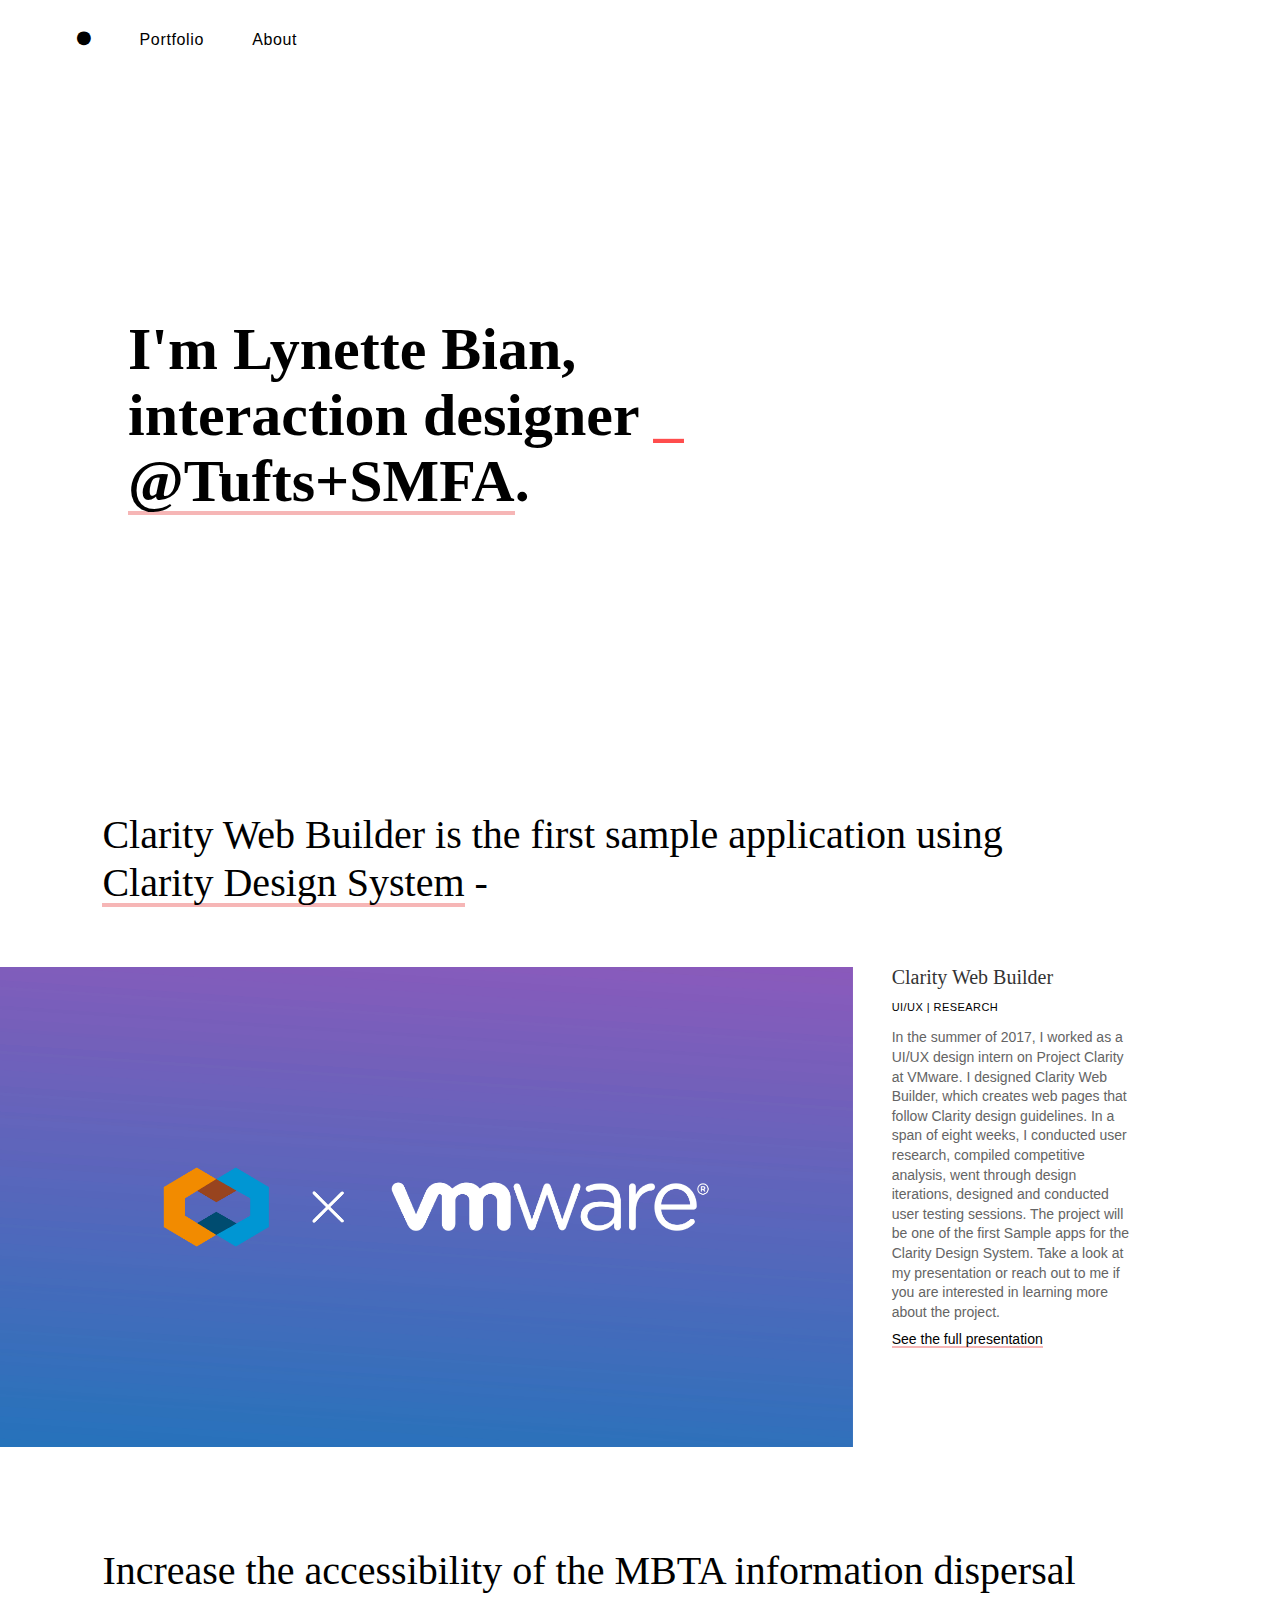
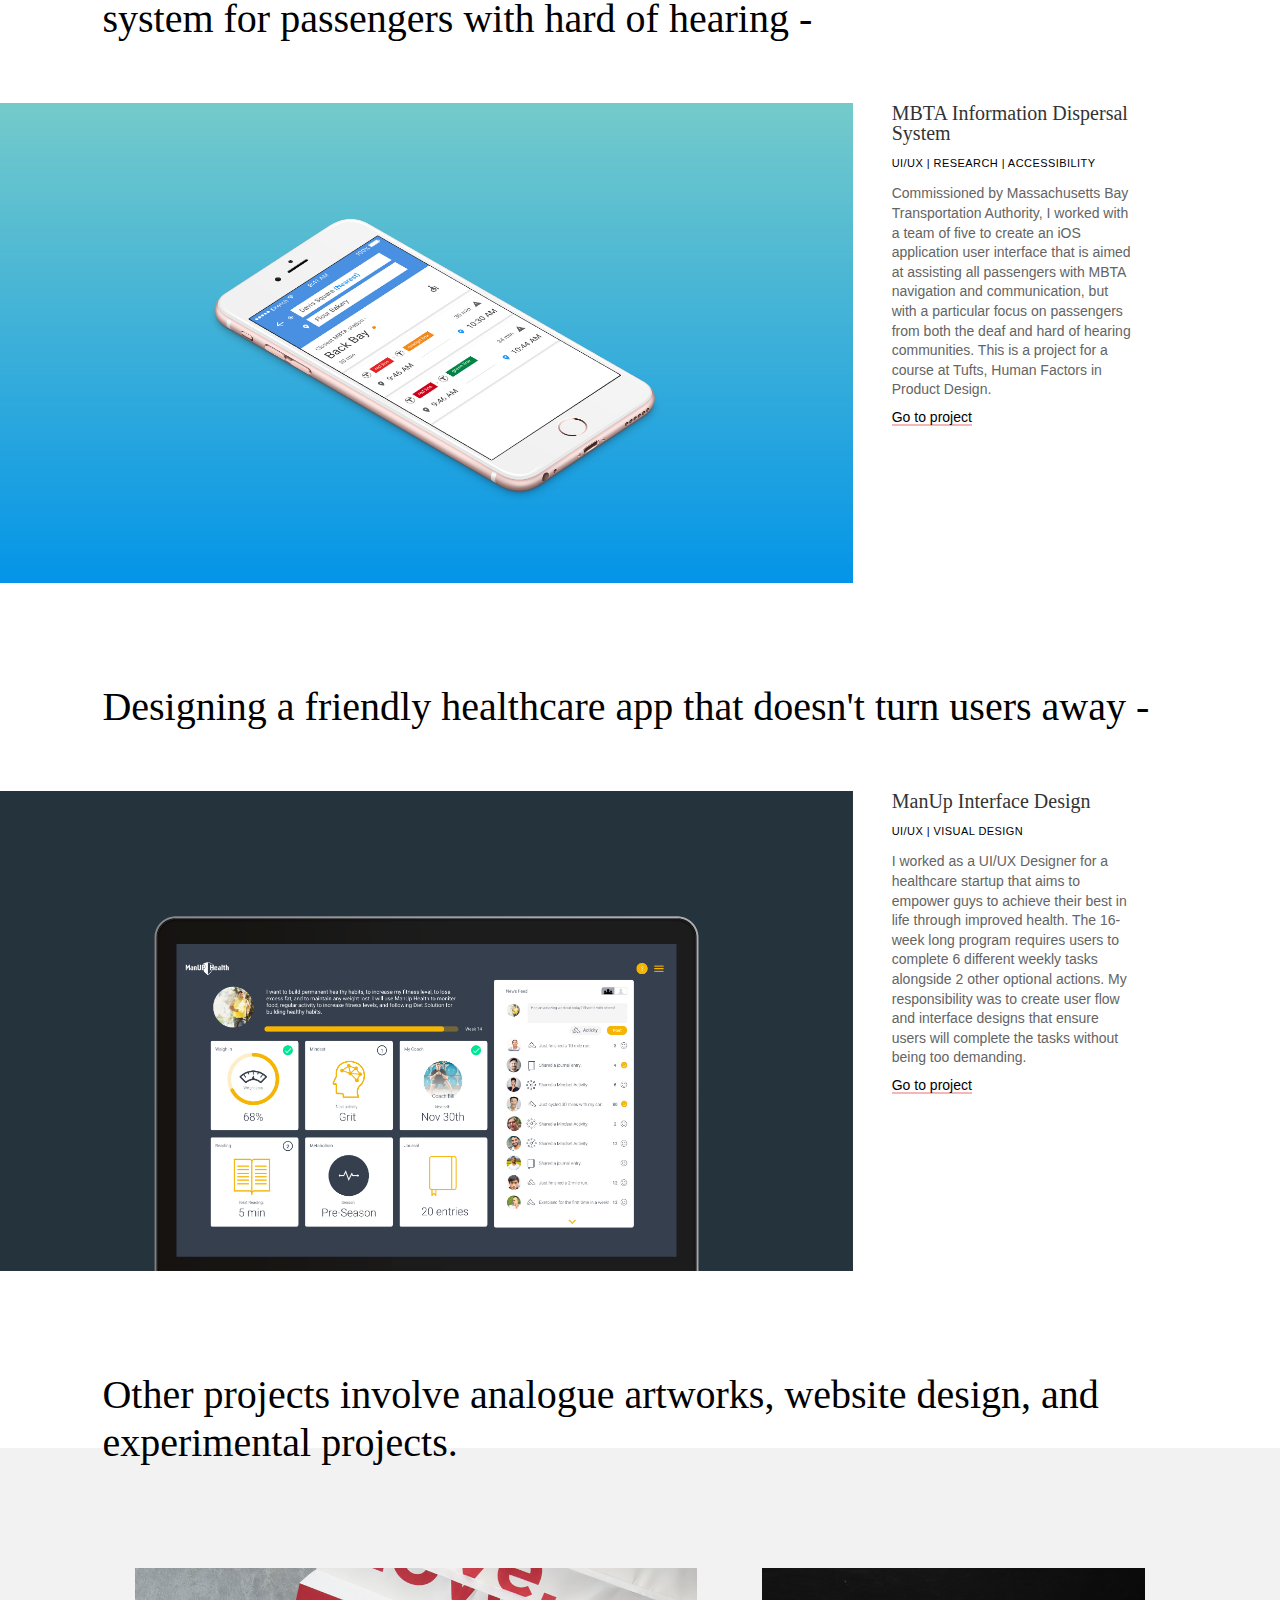
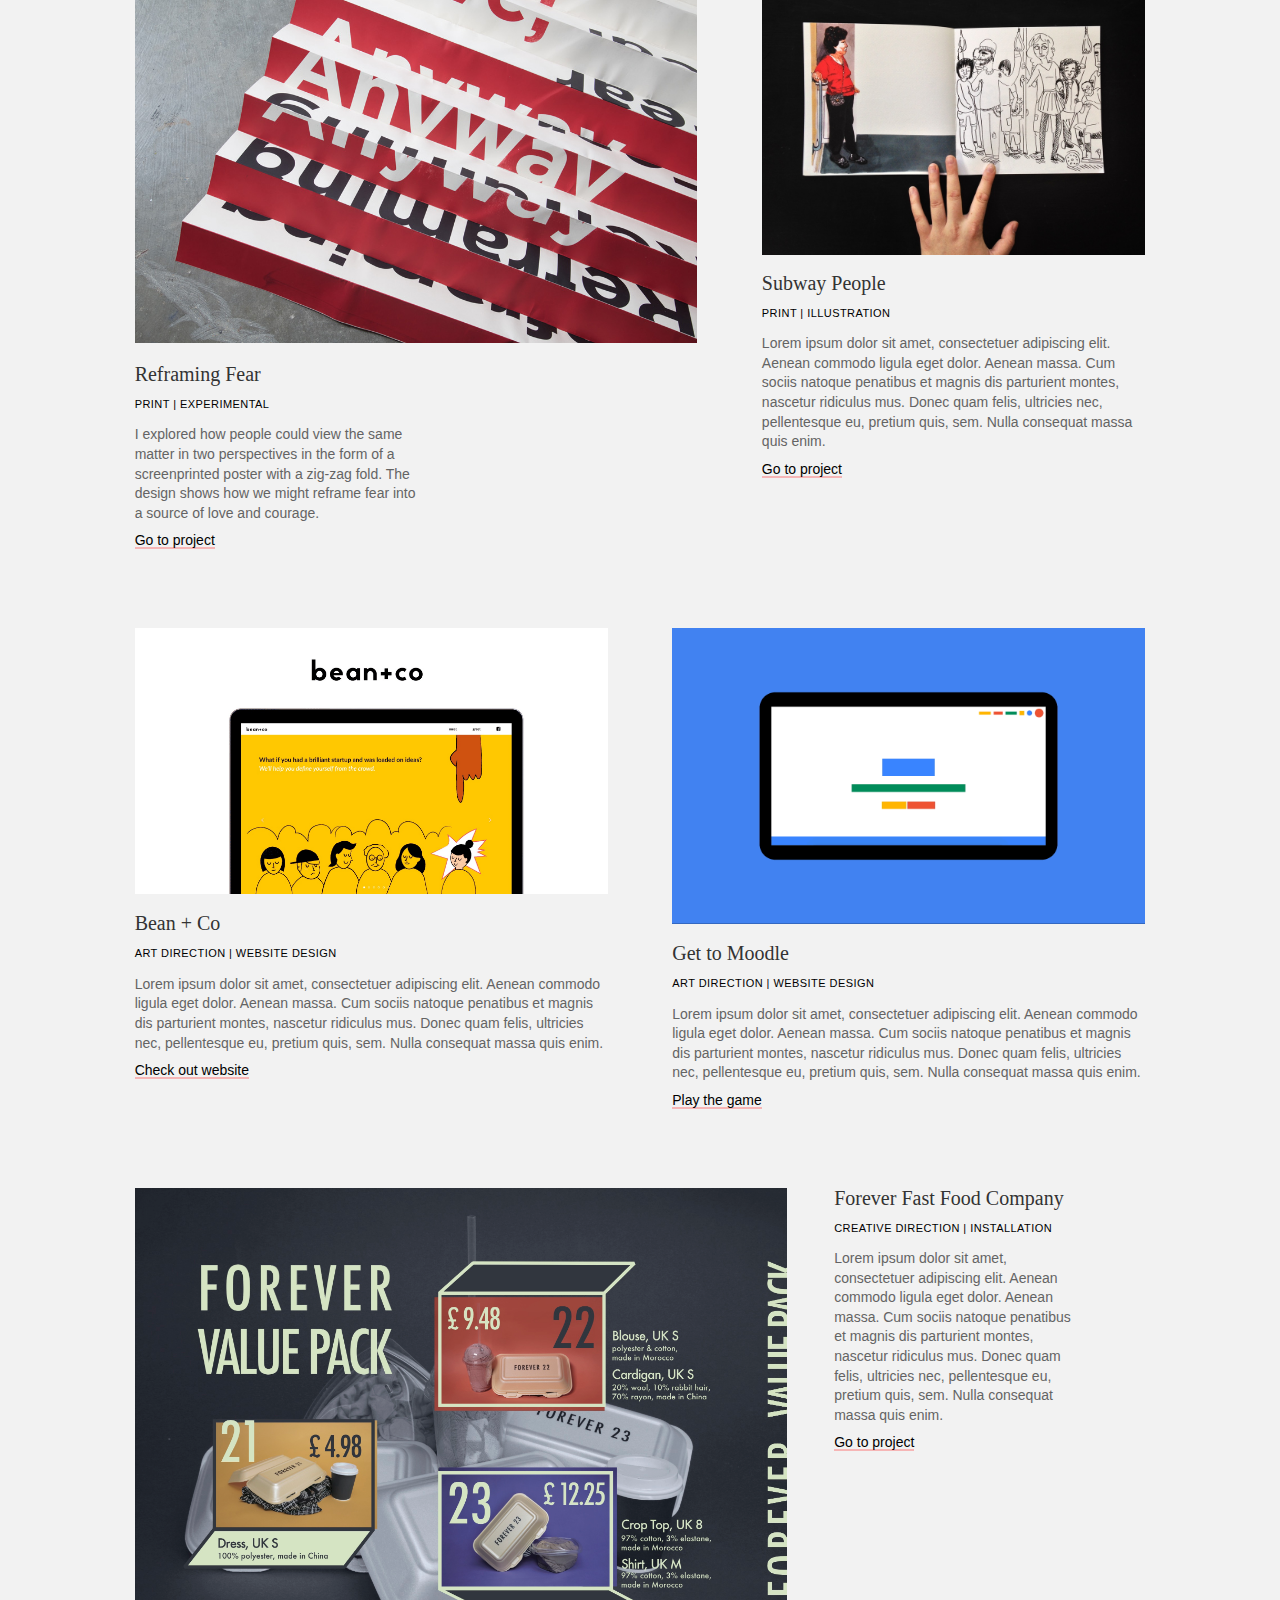
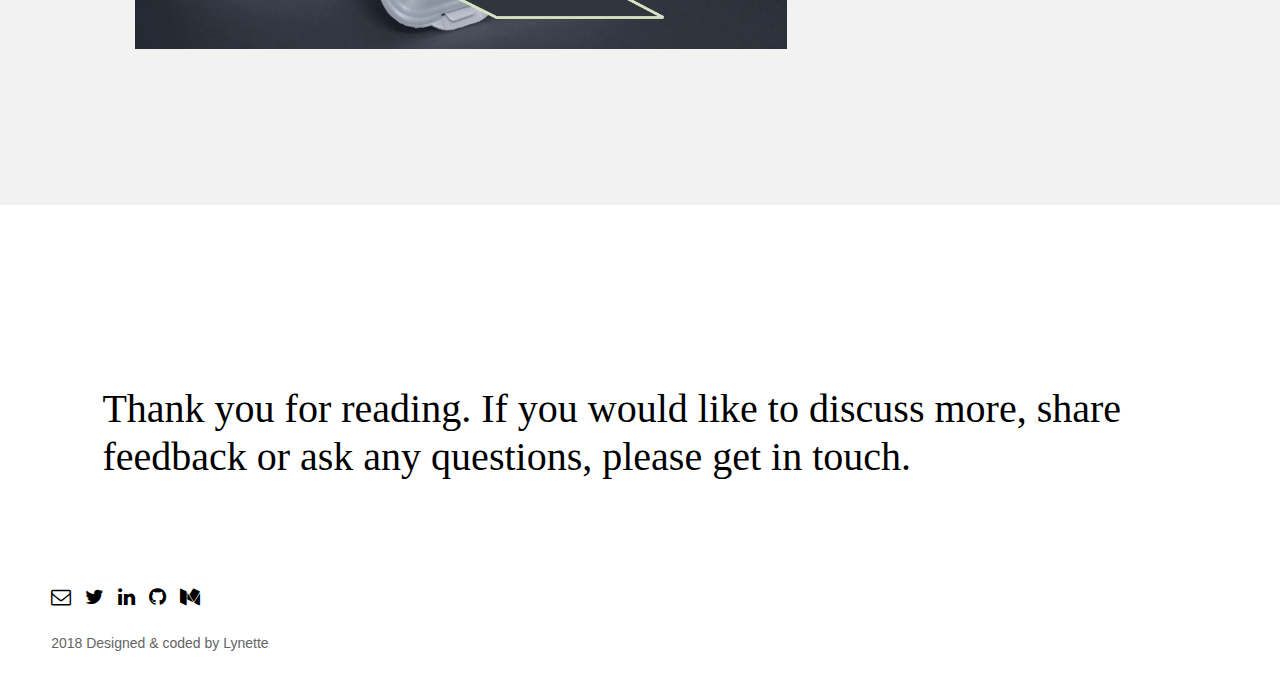
==== commit f0774ca4: "April/24 home" ====
--- a/index.html
+++ b/index.html
@@ -31,6 +31,8 @@
 
 	<!-- Latest compiled JavaScript -->
 	<script src="https://maxcdn.bootstrapcdn.com/bootstrap/3.3.7/js/bootstrap.min.js"></script>
+
+	<link rel="stylesheet" type="text/css" href="css/reset.css">
 
 	<link rel="stylesheet" type="text/css" href="css/style.css">
 
@@ -65,8 +67,8 @@
 	</div>
 </div>
 
-<div class="container-fluid padding-left padding-right">
-	<div class="row">
+<div class="container-fluid">
+	<div class="row padding-left padding-right">
 				<h1 class="intro"> 
 					I'm Lynette Bian, 
 					<br>
@@ -98,7 +100,7 @@
 			<div class="col-md-8"> 
 				<div class="projectthumb"> 
 					<a class="projectimage" href="p2/clarity.html">
-					<image src="images/p1-design/clarity.jpg" class="img-responsive"> </image>
+					<image src="images/p1-design/vmware.jpg" class="img-responsive"> </image>
 					</a>
 				</div>
 			</div>	
@@ -106,8 +108,8 @@
 			<div class="col-md-3 padding-small"> 
 					<h2> Clarity Web Builder </h2> 
 					<h3 class="tag"> UI/UX | Research </h3>
-					<h3 > In the summer of 2017, I worked as a UI/UX design intern on Project Clarity at VMware. I designed Clarity Web Builder, which creates web pages that follow Clarity design guidelines. In a span of eight weeks, I conducted user research, compiled competitive analysis, went through design iterations, designed and conducted user testing sessions. The project will be one of the first Sample apps for the Clarity Design System. Take a look at my presentation or reach out to me if you are interested in learning more about the project. </h3>
-					<a class="link_underline_sm" href="https://docs.google.com/presentation/d/16B9x9bFdBelsFYR7lo6OsTKL_sg7MWrC9ztGdtNlKPM/edit?usp=sharing" target="_blank"> See the full presentation</a>
+					<h3 class="space-top"> In the summer of 2017, I worked as a UI/UX design intern on Project Clarity at VMware. I designed Clarity Web Builder, which creates web pages that follow Clarity design guidelines. In a span of eight weeks, I conducted user research, compiled competitive analysis, went through design iterations, designed and conducted user testing sessions. The project will be one of the first Sample apps for the Clarity Design System. Take a look at my presentation or reach out to me if you are interested in learning more about the project. </h3>
+					<a class="link_underline_sm space-top" href="https://docs.google.com/presentation/d/16B9x9bFdBelsFYR7lo6OsTKL_sg7MWrC9ztGdtNlKPM/edit?usp=sharing" target="_blank"> See the full presentation</a>
 			</div>
 		</div>
 	</div>
@@ -133,8 +135,8 @@
 			<div class="col-md-3 padding-small"> 
 					<h2> MBTA Information Dispersal System </h2> 
 					<h3 class="tag"> UI/UX | Research | Accessibility </h3>
-					<h3 > Commissioned by Massachusetts Bay Transportation Authority, I worked with a team of five to create an iOS application user interface that is aimed at assisting all passengers with MBTA navigation and communication, but with a particular focus on passengers from both the deaf and hard of hearing communities. This is a project for a course at Tufts, Human Factors in Product Design.</h3>
-					<a class="link_underline_sm" href="p2/MBTA.html" target="_blank"> See details</a>
+					<h3 class="space-top"> Commissioned by Massachusetts Bay Transportation Authority, I worked with a team of five to create an iOS application user interface that is aimed at assisting all passengers with MBTA navigation and communication, but with a particular focus on passengers from both the deaf and hard of hearing communities. This is a project for a course at Tufts, Human Factors in Product Design.</h3>
+					<a class="link_underline_sm space-top" href="p2/MBTA.html" target="_blank"> Go to project</a>
 			</div>
 		</div>
 	</div>
@@ -159,8 +161,8 @@
 			<div class="col-md-3 padding-small"> 
 					<h2> ManUp Interface Design </h2> 
 					<h3 class="tag"> UI/UX | Visual Design </h3>
-					<h3 > I worked as a UI/UX Designer for a healthcare startup that aims to empower guys to achieve their best in life through improved health. The 16-week long program requires users to complete 6 different weekly tasks alongside 2 other optional actions. My responsibility was to create user flow and interface designs that ensure users will complete the tasks without being too demanding. </h3>
-					<a class="link_underline_sm" href="p2/gain-life.html" target="_blank"> See details</a>
+					<h3 class="space-top"> I worked as a UI/UX Designer for a healthcare startup that aims to empower guys to achieve their best in life through improved health. The 16-week long program requires users to complete 6 different weekly tasks alongside 2 other optional actions. My responsibility was to create user flow and interface designs that ensure users will complete the tasks without being too demanding. </h3>
+					<a class="link_underline_sm space-top" href="p2/gain-life.html" target="_blank"> Go to project</a>
 			</div>
 		</div>
 	</div>
@@ -169,93 +171,121 @@
 
 <!-- Other Works -->
 
-	<div class="padding-left padding-right">
+	<div class="row padding-left padding-right space-bottom">
+		<div class="col-md-12"> 
 				<h1 class="bigtitle"> 
 					Other projects involve analogue artworks, website design, and experimental projects.
 				</h1>
-	</div>
-        
-	<div class="row padding-left padding-right">
-
+		</div>
+	</div>
+
+<div id="grey_bg">
+	<div class="row padding-left padding-right space-bottom space-top">
 		<div class="col-md-7 padding-small"> 
-			<div class="projectthumb"> 
-				<a class="projectimage" href="p2/reframing-fear.html">
-				<image src="images/p1-design/Reframingfear.jpg" class="img-responsive"> 
-				</image> 
-<!--                 <div class="col-md-6"> -->
-				    <h2> Reframing Fear </h2> 
-				</a> 
+			<a href="p2/reframing-fear.html">
+				<image src="images/p1-design/Reframingfear.jpg" class="img-responsive space-bottom" /> 
+			</a>
+                <div class="col-md-6">
+				    <h2 class="space-top"> Reframing Fear </h2> 
                     <h3 class="tag"> Print | Experimental </h3>
-				   <!--  <h3> For a school project in London, I explored how people could view the same matter in two perspectives in the form of a screenprinted poster with a zig-zag fold. The design shows how we might reframe fear into a source of love and courage. </h3> -->
-<!--                     </div> -->
+				    <h3 class="space-top"> I explored how people could view the same matter in two perspectives in the form of a screenprinted poster with a zig-zag fold. The design shows how we might reframe fear into a source of love and courage. </h3>
+                <a class="link_underline_sm space-top" href="p2/reframing-fear.html"> Go to project </a>
 			</div>
         </div>
         
         <div class="col-md-5 padding-small">
-			<div class="projectthumb"> 
-				<a class="projectimage" href="p2/subway-people.html">
-				<image src="images/p1-design/Subway-People.jpg" class="img-responsive"> </image>
-				<h2> Subway People </h2> </a>
+			<a href="p2/subway-people.html">
+				<div class="gif__item" data-gif-trigger>
+					<figure>
+						<image src="images/p1-design/Subway-People.jpg" class="img-responsive space-bottom"> </image>
+					</figure>
+				</div>
+			</a>
+				<h2 class="space-top"> Subway People </h2> </a>
 		 		<h3 class="tag"> Print | Illustration </h3>
-			</div>
+		 		<h3 class="space-top"> Lorem ipsum dolor sit amet, consectetuer adipiscing elit. Aenean commodo ligula eget dolor. Aenean massa. Cum sociis natoque penatibus et magnis dis parturient montes, nascetur ridiculus mus. Donec quam felis, ultricies nec, pellentesque eu, pretium quis, sem. Nulla consequat massa quis enim. </h3>
+		 		<a class="link_underline_sm space-top" href="http://beanandco.co/" target="_blank">Go to project</a>
         </div>
     </div>
 
-    <div class="row padding-left padding-right justify-content-center">
+    <div class="row padding-left padding-right justify-content-center space-top space-bottom">
        
-        <div class="col-md-4 padding-small"> 
-            <div class="projectthumb"> 
-                <a class="projectimage" href="p2/beanandco.html">
-					<image src="images/p1-design/Bean0.gif" class="img-responsive"> </image>
-					<h2> Bean + Co </h2>
-				</a>
+        <div class="col-md-6 padding-small"> 
+               <a href="http://beanandco.co/" target="_blank">
+                <div class="gif__item" data-gif-trigger>
+					<figure>
+      					<img class="img-responsive space-bottom" src="images/p1-design/Bean0.jpg" data-gif-image="images/p1-design/Bean0.gif" data-image="images/p1-design/Bean0.jpg" alt="">
+    				</figure>
+    			</div>
+    			</a>
+					<h2 class="space-top"> Bean + Co </h2>
 				<h3 class="tag"> Art Direction | Website Design </h3>
-            </div>
-        </div>
+				<h3 class="space-top"> Lorem ipsum dolor sit amet, consectetuer adipiscing elit. Aenean commodo ligula eget dolor. Aenean massa. Cum sociis natoque penatibus et magnis dis parturient montes, nascetur ridiculus mus. Donec quam felis, ultricies nec, pellentesque eu, pretium quis, sem. Nulla consequat massa quis enim. </h3>
+				<a class="link_underline_sm space-top" href="http://beanandco.co/" target="_blank"> Check out website</a>
+          </div>
         
-        <div class="col-md-4 padding-small"> 
+<!--         <div class="col-md-4 padding-small"> 
 			<div class="projectthumb"> 
-				<a class="projectimage" href="p2/heartbook.html"> <image src="images/p1-design/heartbook.jpg" class="img-responsive"> </image> 
-				<h2> Heartbook </h2> </a>
+				<a class="projectimage space-bottom" href="p2/heartbook.html"> <image src="images/p1-design/heartbook.jpg" class="img-responsive"> </image> 
+				<h2 class="space-top"> Heartbook </h2> </a>
 				<h3 class="tag"> Branding | Illustration </h3> 
 			</div>
-        </div>
-
-        <div class="col-md-4 padding-small"> 
+        </div> -->
+
+        <div class="col-md-6 padding-small"> 
+               <a href="http://ybian02.github.io/get2moodle/" target="_blank">
+                <div class="gif__item" data-gif-trigger>
+					<figure>
+      					<img class="img-responsive space-bottom" src="images/p1-design/get-to-moddle-static.gif" data-gif-image="images/p1-design/get-to-moddle-gif.gif" data-image="images/p1-design/get-to-moddle-static.gif" alt="">
+    				</figure>
+    			</div>
+    			</a>
+					<h2 class="space-top"> Get to Moodle </h2>
+				<h3 class="tag"> Art Direction | Website Design </h3>
+				<h3 class="space-top"> Lorem ipsum dolor sit amet, consectetuer adipiscing elit. Aenean commodo ligula eget dolor. Aenean massa. Cum sociis natoque penatibus et magnis dis parturient montes, nascetur ridiculus mus. Donec quam felis, ultricies nec, pellentesque eu, pretium quis, sem. Nulla consequat massa quis enim. </h3>
+				<a class="link_underline_sm space-top" href="http://ybian02.github.io/get2moodle/" target="_blank"> Play the game </a>
+          </div>
+
+
+<!--   <div class="col-md-4 padding-small"> 
 			<div class="projectthumb"> 
 				<a class="projectimage" href="p2/adopt-a-kiosk.html">
 				<image src="images/p1-design/adopt-a-kiosk.gif" class="img-responsive"> </image>
-				<h2> Adopt a Kiosk </h2>
+				<h2 class="space-top"> Adopt a Kiosk </h2>
 				</a>
 				<h3 class="tag"> Illustration | Print | Website Design  </h3>
 			</div>
-        </div>
+        </div> -->
+
     </div>
     
-    <div class="row padding-left padding-right">
+    <div class="row padding-left padding-right space-top space-bottom">
 		  <div class="col-md-8 padding-small"> 
-			<div class="projectthumb"> 
-				<a class="projectimage" href="p2/fast-food-company.html">
+				<a href="p2/fast-food-company.html">
 				<image src="images/p1-design/Forever-Fast-Food-Company.jpg" class="img-responsive"> </image>
 				</a>
-			</div>
           </div>
           <div class="col-md-3">
-            <a> <h2> Forever Fast Food Company </h2> </a>
-            <h3 class="tag"> Creative Direction | Installation  </h3>
+            <h2> Forever Fast Food Company </h2>
+            <h3 class="tag"> Creative Direction | Installation </h3>
+            <h3 class="space-top"> Lorem ipsum dolor sit amet, consectetuer adipiscing elit. Aenean commodo ligula eget dolor. Aenean massa. Cum sociis natoque penatibus et magnis dis parturient montes, nascetur ridiculus mus. Donec quam felis, ultricies nec, pellentesque eu, pretium quis, sem. Nulla consequat massa quis enim. </h3>
+		 	<a class="link_underline_sm space-top" href="p2/fast-food-company.html" target="_blank">Go to project</a>
           </div>
     </div>
-        
-        <div class="row padding-left padding-right">
+ </div>
+
+
+        <div class="row padding-left padding-right space-bottom">
             <h1 class="bigtitle"> 
 				Thank you for reading. If you would like to discuss more, share feedback or ask any questions, please get in touch.
             </h1>
 	   </div>
+	   
 <!-- footer -->
 
 	<div class="row nav-space-left space-top space-bottom">
 		
-		<div class="col-md-12 space-top" style="padding-bottom:2%">
+		<div class="col-md-12 space-top space-bottom">
 
 		<a href="mailto:yuchun.bian@gmail.com" id="navbar" class="fa fa-envelope-o" style="font-size:20px" target="_blank"> 
 		</a>
--- a/css/style.css
+++ b/css/style.css
@@ -7,7 +7,7 @@
 
 .navbar {
 	font-family: 'PT Sans', sans-serif;
-	font-size: 1.3em;
+	font-size: 16px;
 	line-height: 1.2;
 	letter-spacing: 0.04em;
 	text-align: left;
@@ -52,6 +52,8 @@
 a:hover {
 	color: #ff4d4d;
 	text-decoration: none !important;
+	transition-delay:0.1s;
+	transition-duration:0.3s;
 }
 
 a:active {
@@ -121,7 +123,7 @@
 h1.intro{
 	font-family: 'PT Serif', serif;
 	padding-top: 35vh;
-	padding-bottom: 5vh;
+	padding-bottom: 10vh;
 	padding-right: 0;
 	padding-left: 2vw;
 	color: black;
@@ -190,15 +192,15 @@
 	line-height: 1.2em;
 	padding-right: 4%;
 	padding-left: 4%;
+	padding-top: 30px;
 }
 
 #grey_bg {
 	background: #F2F2F2;
 	z-index: -1;
-	margin: -80px auto 0;
-    overflow: hidden;
-    padding-top: 70px;
-
+	margin: -105px 0 80px 0;
+	padding: 110px 0 88px;
+/*    overflow: hidden;*/
 }
 
 h1 {
@@ -216,16 +218,15 @@
 	font-family: 'PT Serif', serif;
 	font-weight: 500;
 	font-size: 20px;
-	line-height: 26px;
-/*	padding-top: 5px;*/
+/*	line-height: 26px;*/
+/*	padding-top: 10px;*/
 	/*letter-spacing: 0.0009em;*/
 }
 
 h3 {
 	font-family: 'PT Sans', sans-serif;
 	font-size: 14px;
-	color:black;
-	/*color:#646464;*/
+	color:#646464;
 	line-height: 1.4em;
 	margin-top: 3px;
     text-align: left;
@@ -233,9 +234,11 @@
 
 .tag {
 	font-family: 'PT Sans', sans-serif;
+	color:black;
 	font-size: 11px;
 	text-transform:uppercase;
 	letter-spacing: 0.04em;
+	padding-top: 10px;
 }
 
 
@@ -361,11 +364,14 @@
 /*specifications*/
 .container-fluid {
 	margin: 0 0 0 0;
-}
-
-
+	padding: 0 0 0 0;
+}
+
+.row {
+	margin: 0 0 0 0;
+}
 .col-md-12 {
-	padding: 0 0 0 0
+	padding: 0 0 0 0;
 }
 
 .col-md-2{
@@ -401,11 +407,6 @@
     padding-bottom: 5%;
 }
 
-
-.projectthumb {
-/*	padding-top: 9%;*/
-	padding-bottom: 4%;
-}
 
 .footer {
 	padding-left: 2%;
@@ -522,7 +523,7 @@
 }
 
 .space-top {
-	padding-top: 5%;
+	padding-top: 10px;
 }
 
 .space-bottom {
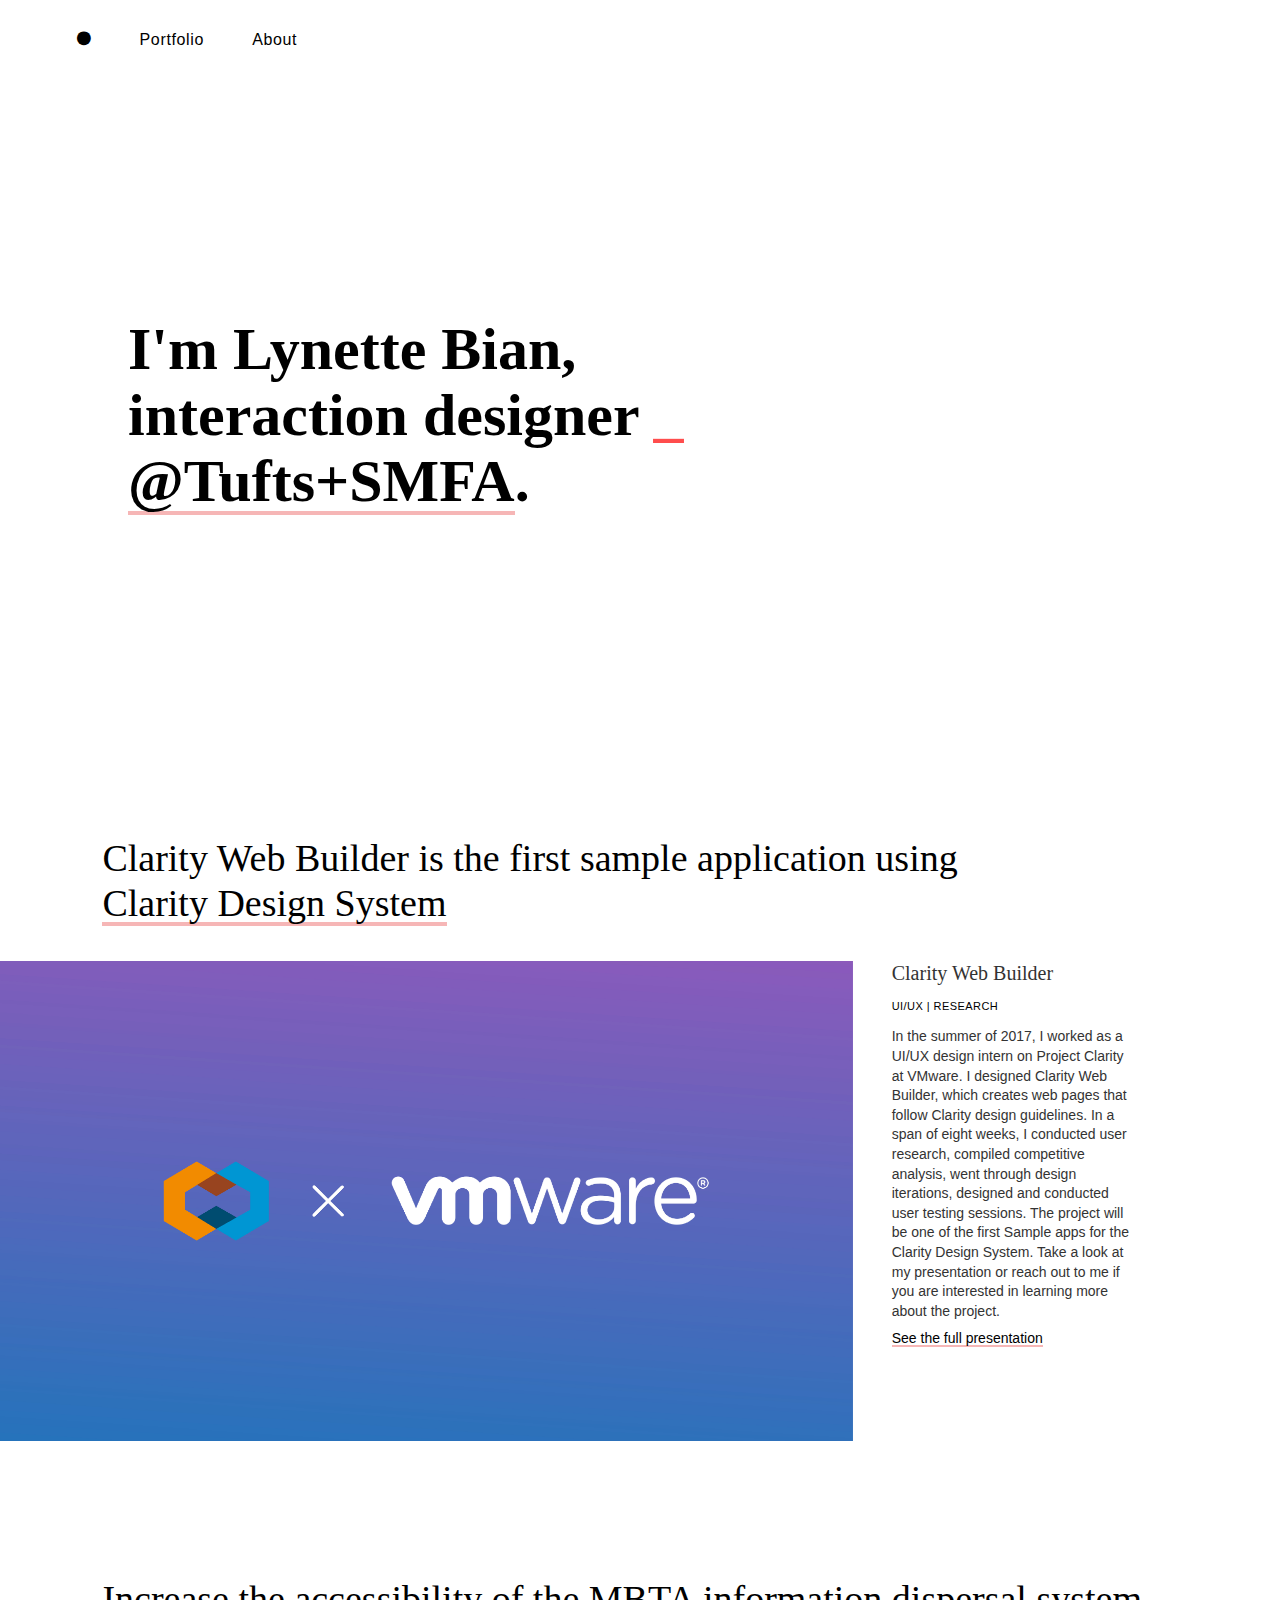
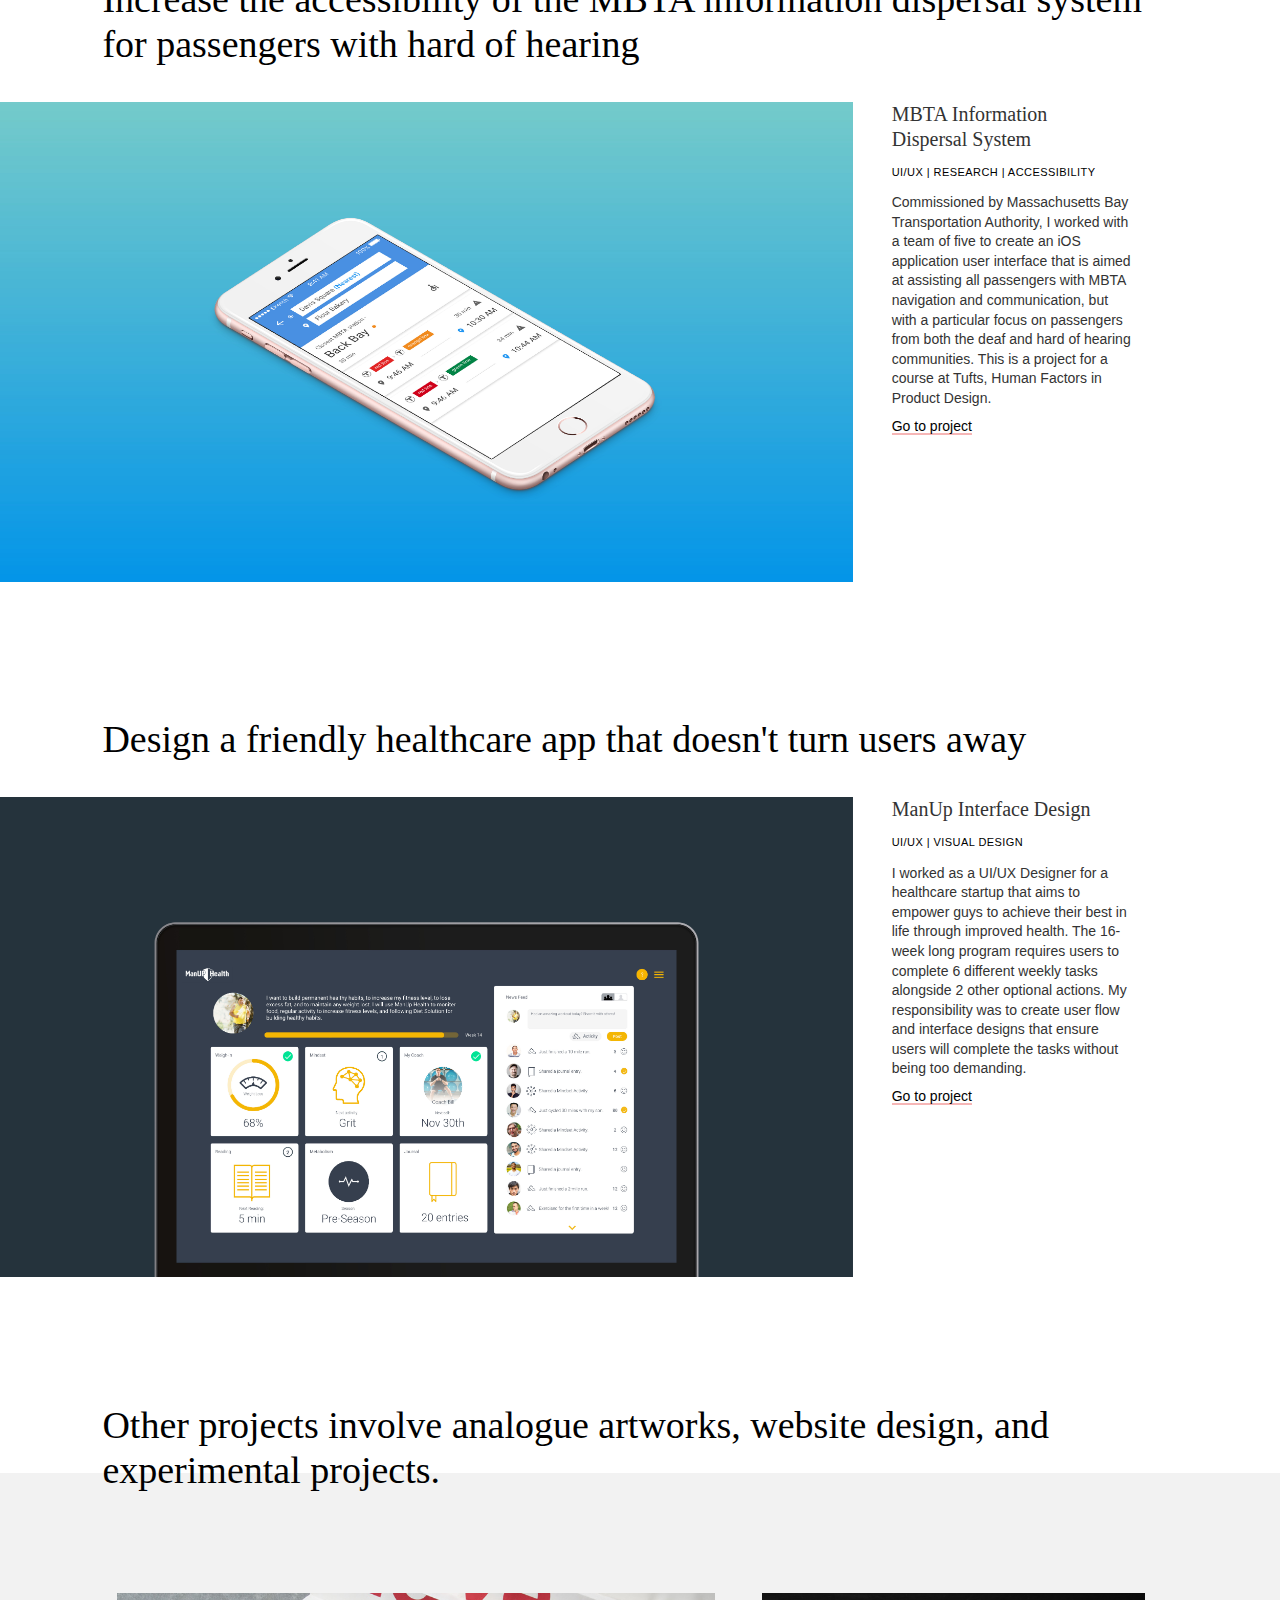
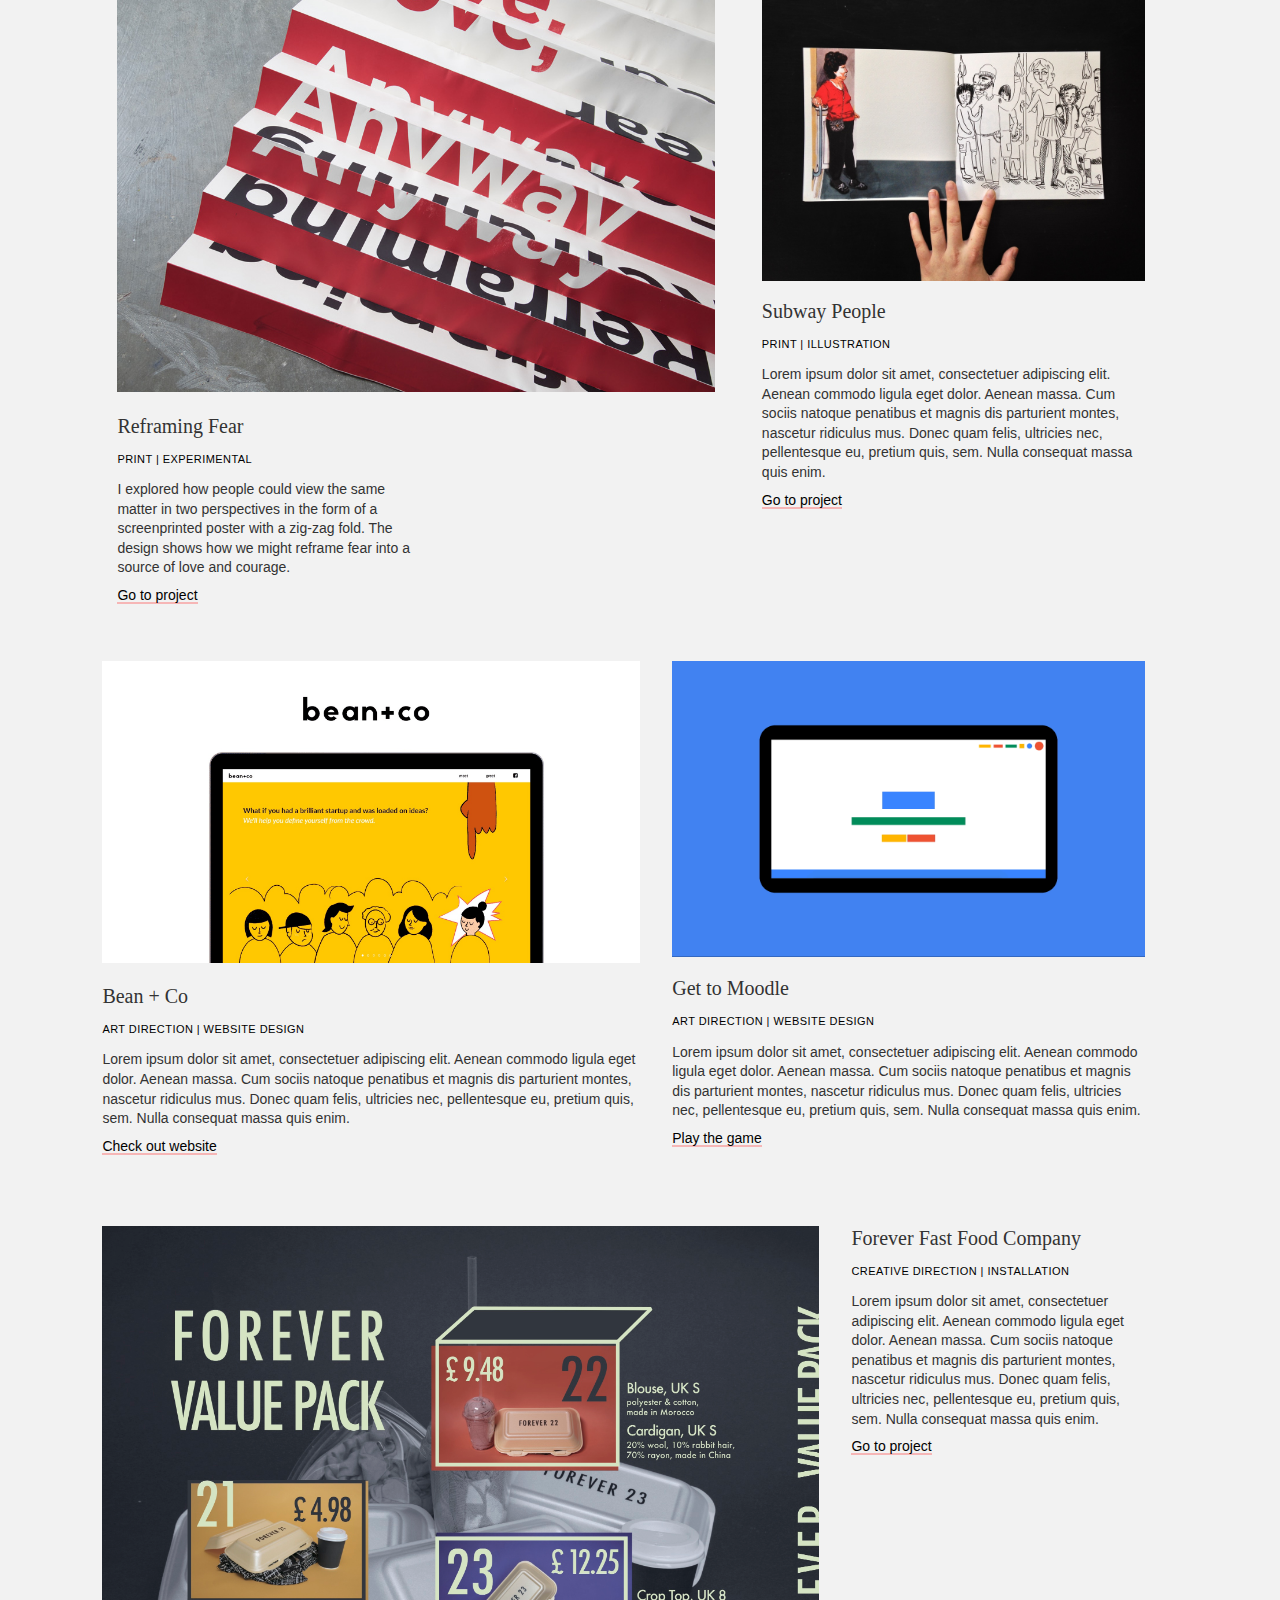
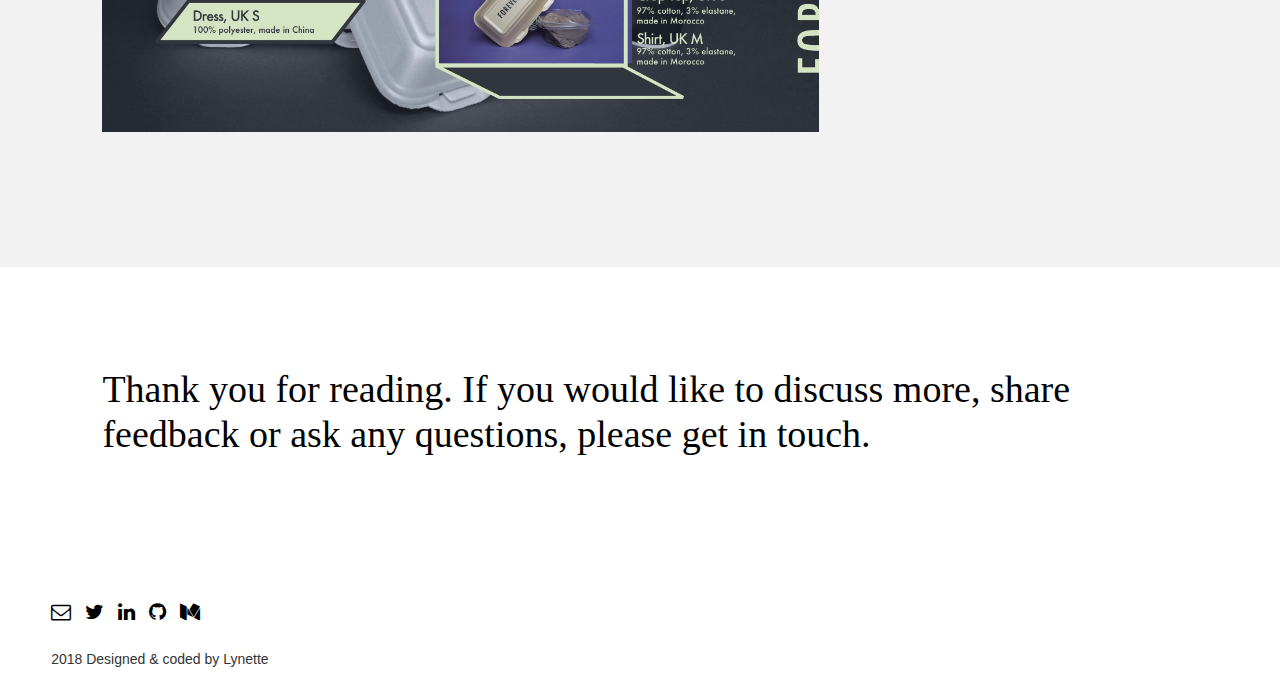
==== commit f2d66de9: "Class" ====
--- a/index.html
+++ b/index.html
@@ -10,7 +10,7 @@
 
 
 	<meta name="Yuchun (Lynette) Bian portfolio">
-	<meta name="copyright" content="Copyright © 2016 Yuchun Bian. All Rights Reserved.">
+	<meta name="copyright" content="Copyright © 2018 Yuchun Bian. All Rights Reserved.">
 	<meta name="author" content="Yuchun Bian">
 	<meta name="language" content="English">
 
@@ -84,56 +84,51 @@
 </div>
 
 <!-- IXD section -->
-	<div class="container-fluid" id="design">
-
-	<div>
-
+<div id="design" > 
+	<div class="container-fluid">
+	<div class="main_project">
 		<div class="row padding-left padding-right">
 				<h1 class="bigtitle"> 
-					Clarity Web Builder is the first sample application using <a href="https://vmware.github.io/clarity/" class="link_underline" target="_blank"> Clarity Design System </a> - 
+					Clarity Web Builder is the first sample application using <a href="https://vmware.github.io/clarity/" class="link_underline" target="_blank"> Clarity Design System </a>
 				</h1>
 				
 		</div>
 
-		<div class="row">
-
+		<div class="row space-bottom">
 			<div class="col-md-8"> 
-				<div class="projectthumb"> 
-					<a class="projectimage" href="p2/clarity.html">
-					<image src="images/p1-design/vmware.jpg" class="img-responsive"> </image>
+					<a href="p2/clarity.html" target="_blank">
+					<image src="images/p1-design/vmware.jpg" class="space-top img-responsive"> </image>
 					</a>
-				</div>
 			</div>	
 
 			<div class="col-md-3 padding-small"> 
-					<h2> Clarity Web Builder </h2> 
+					<h2 class="space-top"> Clarity Web Builder </h2> 
 					<h3 class="tag"> UI/UX | Research </h3>
 					<h3 class="space-top"> In the summer of 2017, I worked as a UI/UX design intern on Project Clarity at VMware. I designed Clarity Web Builder, which creates web pages that follow Clarity design guidelines. In a span of eight weeks, I conducted user research, compiled competitive analysis, went through design iterations, designed and conducted user testing sessions. The project will be one of the first Sample apps for the Clarity Design System. Take a look at my presentation or reach out to me if you are interested in learning more about the project. </h3>
 					<a class="link_underline_sm space-top" href="https://docs.google.com/presentation/d/16B9x9bFdBelsFYR7lo6OsTKL_sg7MWrC9ztGdtNlKPM/edit?usp=sharing" target="_blank"> See the full presentation</a>
 			</div>
-		</div>
-	</div>
-
-
-	<div>
-		<div class="row padding-left padding-right">
+			</div>
+	</div>
+	
+
+
+	<div class="main_project">
+		<div class="row padding-left padding-right space-top">
 				<h1 class="bigtitle"> 
-					Increase the accessibility of the MBTA information dispersal system for passengers with hard of hearing -
-				</h1>
-		</div>
-
-		<div class="row">
+					Increase the accessibility of the MBTA information dispersal system for passengers with hard of hearing
+				</h1>
+		</div>
+
+		<div class="row space-bottom">
 
 			<div class="col-md-8"> 
-				<div class="projectthumb"> 
-					<a class="projectimage" href="p2/MBTA.html">
-					<image src="images/p1-design/MBTA0.jpg" class="img-responsive"> </image>
+					<a href="p2/MBTA.html" target="_blank">
+					<image src="images/p1-design/MBTA0.jpg" class="space-top img-responsive"> </image>
 					</a>
-				</div>
 			</div>	
 
 			<div class="col-md-3 padding-small"> 
-					<h2> MBTA Information Dispersal System </h2> 
+					<h2 class="space-top"> MBTA Information<br>Dispersal System </h2> 
 					<h3 class="tag"> UI/UX | Research | Accessibility </h3>
 					<h3 class="space-top"> Commissioned by Massachusetts Bay Transportation Authority, I worked with a team of five to create an iOS application user interface that is aimed at assisting all passengers with MBTA navigation and communication, but with a particular focus on passengers from both the deaf and hard of hearing communities. This is a project for a course at Tufts, Human Factors in Product Design.</h3>
 					<a class="link_underline_sm space-top" href="p2/MBTA.html" target="_blank"> Go to project</a>
@@ -141,25 +136,23 @@
 		</div>
 	</div>
 
-	<div>
-		<div class="row padding-left padding-right">
+	<div class="main_project">
+		<div class="row padding-left padding-right space-top">
 				<h1 class="bigtitle"> 
-					Designing a friendly healthcare app that doesn't turn users away -
-				</h1>
-		</div>
-
-		<div class="row">
-
-			<div class="col-md-8"> 
-				<div class="projectthumb"> 
-					<a class="projectimage" href="p2/gain-life.html">
-					<image src="images/p1-design/gainlife2.jpg" class="img-responsive"> </image>
+					Design a friendly healthcare app that doesn't turn users away
+				</h1>
+		</div>
+
+		<div class="row space-bottom">
+
+			<div class="col-md-8">  
+					<a href="p2/gain-life.html" target="_blank">
+					<image src="images/p1-design/gainlife2.jpg" class="space-top img-responsive"> </image>
 					</a>
-				</div>
 			</div>	
 
 			<div class="col-md-3 padding-small"> 
-					<h2> ManUp Interface Design </h2> 
+					<h2 class="space-top"> ManUp Interface Design </h2> 
 					<h3 class="tag"> UI/UX | Visual Design </h3>
 					<h3 class="space-top"> I worked as a UI/UX Designer for a healthcare startup that aims to empower guys to achieve their best in life through improved health. The 16-week long program requires users to complete 6 different weekly tasks alongside 2 other optional actions. My responsibility was to create user flow and interface designs that ensure users will complete the tasks without being too demanding. </h3>
 					<a class="link_underline_sm space-top" href="p2/gain-life.html" target="_blank"> Go to project</a>
@@ -167,8 +160,8 @@
 		</div>
 	</div>
 
-
-
+	</div>
+</div>
 <!-- Other Works -->
 
 	<div class="row padding-left padding-right space-bottom">
@@ -181,7 +174,7 @@
 
 <div id="grey_bg">
 	<div class="row padding-left padding-right space-bottom space-top">
-		<div class="col-md-7 padding-small"> 
+		<div class="col-md-7 space-bottom"> 
 			<a href="p2/reframing-fear.html">
 				<image src="images/p1-design/Reframingfear.jpg" class="img-responsive space-bottom" /> 
 			</a>
@@ -197,20 +190,21 @@
 			<a href="p2/subway-people.html">
 				<div class="gif__item" data-gif-trigger>
 					<figure>
-						<image src="images/p1-design/Subway-People.jpg" class="img-responsive space-bottom"> </image>
+						<image src="images/p1-design/Subway-People.jpg" class="img-responsive space-bottom"> 
+						</image>
 					</figure>
 				</div>
 			</a>
-				<h2 class="space-top"> Subway People </h2> </a>
+				<h2 class="space-top"> Subway People </h2> 
 		 		<h3 class="tag"> Print | Illustration </h3>
 		 		<h3 class="space-top"> Lorem ipsum dolor sit amet, consectetuer adipiscing elit. Aenean commodo ligula eget dolor. Aenean massa. Cum sociis natoque penatibus et magnis dis parturient montes, nascetur ridiculus mus. Donec quam felis, ultricies nec, pellentesque eu, pretium quis, sem. Nulla consequat massa quis enim. </h3>
-		 		<a class="link_underline_sm space-top" href="http://beanandco.co/" target="_blank">Go to project</a>
+		 		<a class="link_underline_sm space-top" href="p2/subway-people.html" target="_blank">Go to project</a>
         </div>
     </div>
 
-    <div class="row padding-left padding-right justify-content-center space-top space-bottom">
+    <div class="row padding-left padding-right space-top space-bottom">
        
-        <div class="col-md-6 padding-small"> 
+        <div class="col-md-6 space-bottom"> 
                <a href="http://beanandco.co/" target="_blank">
                 <div class="gif__item" data-gif-trigger>
 					<figure>
@@ -240,11 +234,11 @@
     				</figure>
     			</div>
     			</a>
-					<h2 class="space-top"> Get to Moodle </h2>
+				<h2 class="space-top"> Get to Moodle </h2>
 				<h3 class="tag"> Art Direction | Website Design </h3>
 				<h3 class="space-top"> Lorem ipsum dolor sit amet, consectetuer adipiscing elit. Aenean commodo ligula eget dolor. Aenean massa. Cum sociis natoque penatibus et magnis dis parturient montes, nascetur ridiculus mus. Donec quam felis, ultricies nec, pellentesque eu, pretium quis, sem. Nulla consequat massa quis enim. </h3>
-				<a class="link_underline_sm space-top" href="http://ybian02.github.io/get2moodle/" target="_blank"> Play the game </a>
-          </div>
+			<a class="link_underline_sm space-top" href="http://ybian02.github.io/get2moodle/" target="_blank"> Play the game </a>
+         </div>
 
 
 <!--   <div class="col-md-4 padding-small"> 
@@ -260,27 +254,27 @@
     </div>
     
     <div class="row padding-left padding-right space-top space-bottom">
-		  <div class="col-md-8 padding-small"> 
+		 <div class="col-md-8 space-bottom"> 
 				<a href="p2/fast-food-company.html">
 				<image src="images/p1-design/Forever-Fast-Food-Company.jpg" class="img-responsive"> </image>
 				</a>
           </div>
-          <div class="col-md-3">
+          <div class="col-md-4 padding-small">
             <h2> Forever Fast Food Company </h2>
             <h3 class="tag"> Creative Direction | Installation </h3>
             <h3 class="space-top"> Lorem ipsum dolor sit amet, consectetuer adipiscing elit. Aenean commodo ligula eget dolor. Aenean massa. Cum sociis natoque penatibus et magnis dis parturient montes, nascetur ridiculus mus. Donec quam felis, ultricies nec, pellentesque eu, pretium quis, sem. Nulla consequat massa quis enim. </h3>
 		 	<a class="link_underline_sm space-top" href="p2/fast-food-company.html" target="_blank">Go to project</a>
           </div>
-    </div>
- </div>
-
-
-        <div class="row padding-left padding-right space-bottom">
+    	</div>
+ 	</div>
+
+
+        <div class="row padding-left padding-right space-bottom" style="padding-bottom: 100px;">
             <h1 class="bigtitle"> 
 				Thank you for reading. If you would like to discuss more, share feedback or ask any questions, please get in touch.
             </h1>
 	   </div>
-	   
+</div>	  
 <!-- footer -->
 
 	<div class="row nav-space-left space-top space-bottom">
@@ -307,8 +301,8 @@
 			<div class="col-md-12"> 
 				<h3>2018 Designed &amp; coded by Lynette </h3>
 			</div>
-		</div>
-	</div>
+	</div>
+</body>
 <script>
 
 function scrollNav() {
@@ -327,7 +321,7 @@
 
 <script src="js/index.js"> </script>
 
-<script type="text/javascript" src="http://ajax.googleapis.com/ajax/libs/jquery/1.7.1/jquery.min.js"></script>
+<!-- <script type="text/javascript" src="http://ajax.googleapis.com/ajax/libs/jquery/1.7.1/jquery.min.js"></script> -->
 
 
 </body>
--- a/css/style.css
+++ b/css/style.css
@@ -123,7 +123,7 @@
 h1.intro{
 	font-family: 'PT Serif', serif;
 	padding-top: 35vh;
-	padding-bottom: 10vh;
+	padding-bottom: 25vh;
 	padding-right: 0;
 	padding-left: 2vw;
 	color: black;
@@ -133,55 +133,17 @@
 }
 
 
-@media all and (max-width: 1240px){
-    h1.intro {
-        font-size: 60px;
-    }
-}
-
-@media all and (max-width: 640px){
-    h1.intro {
-        font-size: 40px;
-    }
-}
-
-@media all and (max-width: 320px){
-    h1.intro {
-        font-size: 20px;
-    }
-}
-
 h1.bigtitle {
 	font-family: 'PT Serif', serif;
+	color: black;
+	font-size: 38px;
+	font-weight: 400;
+	line-height: 45px;
 	padding-right: 0;
-/*	padding-left: 2vw;*/
-    padding-top: 100px;
-    padding-bottom: 20px;
-	color: black;
-	font-size: 40px;
-	font-weight: 400;
-	line-height: 1.2em;
-}
-
-/*move to bottom*/
-
-@media all and (max-width: 1240px){
-    h1.bigtitle {
-        font-size: 40px;
-    }
-}
-
-@media all and (max-width: 640px){
-    h1.bigtitle {
-        font-size: 30px;
-    }
-}
-
-@media all and (max-width: 320px){
-    hh1.bigtitle {
-        font-size: 15px;
-    }
-}
+    padding-top: 20px;
+	padding-bottom: 15px;
+}
+
 
 
 .intro-about{
@@ -192,13 +154,13 @@
 	line-height: 1.2em;
 	padding-right: 4%;
 	padding-left: 4%;
-	padding-top: 30px;
+	padding-top: 20vh;
 }
 
 #grey_bg {
 	background: #F2F2F2;
 	z-index: -1;
-	margin: -105px 0 80px 0;
+	margin: -70px 0 80px 0;
 	padding: 110px 0 88px;
 /*    overflow: hidden;*/
 }
@@ -207,10 +169,8 @@
 	font-family: 'PT Serif', serif;
 	font-weight: 700;
 	font-size: 28px;
-	line-height: 13px;
-	/*letter-spacing: 0.0009em;*/
 	margin-top: 0;
-	margin-bottom: 40px;
+	margin-bottom: 10px;
 	line-height: 30px;
 }
 
@@ -218,15 +178,13 @@
 	font-family: 'PT Serif', serif;
 	font-weight: 500;
 	font-size: 20px;
-/*	line-height: 26px;*/
-/*	padding-top: 10px;*/
-	/*letter-spacing: 0.0009em;*/
+	line-height: 25px;
 }
 
 h3 {
 	font-family: 'PT Sans', sans-serif;
 	font-size: 14px;
-	color:#646464;
+/*	color:#646464;*/
 	line-height: 1.4em;
 	margin-top: 3px;
     text-align: left;
@@ -272,10 +230,14 @@
 /*	text-align: center;*/
 }
 
-p {
+/*p {
 	font-family: 'PT Sans', sans-serif;
 	font-weight: 400;
 	font-size: 1.1em;
+}*/
+
+.main_project {
+	padding-bottom: 80px;
 }
 
 .strikethru {
@@ -293,7 +255,7 @@
 	font-weight: 400;
 	font-size: 1.0em;
 	line-height: 1.5em;
-	color: #7f7f7f;
+/*	color: #7f7f7f;*/
 }
 
 blockquote {
@@ -350,9 +312,10 @@
 
 #line {
 	background-color: black;
-	height: 4px;
+	height: 3px;
 	width: 200px;
 	margin-left: 15px;
+	margin-top: 40px;
 }
 
 
@@ -463,7 +426,7 @@
 }
 
 .project-info {
-	padding-top: 7%;
+	padding-top: 5%;
 	padding-bottom: 7%;
 }
 
@@ -480,6 +443,58 @@
 	max-width: 100%; 
 } 
 
+/*gallery lightbox*/
+/* wraps everything in a larger, centered div */
+#contentWrapper {
+	margin:0 auto;
+	width:90vw;
+}
+
+/* styling of all images */
+#contentWrapper image{
+	background-size: cover;
+	background-position: center center;
+	-webkit-transition:opacity .6s ease-in-out;
+	-moz-transition:opacity .6s ease-in-out;
+	-o-transition:opacity .6s ease-in-out;
+	-ms-transition:opacity .6s ease-in-out;
+	transition:opacity .6s ease-in-out;
+}
+
+/* hover state of each image */
+#contentWrapper image:hover {
+	cursor:pointer;
+}
+
+#contentWrapper image {
+	display:inline-block;
+}
+
+#lightbox {
+	display: none;
+	position: fixed;
+	top:0;
+	left:0;
+	bottom: 0;
+	right: 0;
+	margin: auto;
+	width:90vw;
+	height:90vh;
+	background-size: contain;
+	background-position: center center;
+	background-repeat: no-repeat;
+}
+#dark {
+	display: none;
+	position: fixed;
+	top: 0;
+	left: 0;
+	background:rgba(0,0,0,.9);
+	width:100vw;
+	height:100vh;
+}
+/*lightbox end*/
+
 .embed-container iframe, 
 .embed-container object, 
 .embed-container embed 
@@ -492,21 +507,19 @@
 
 .nextProject {
 	font-family: 'PT Serif', serif;
-	font-weight: 700;
+	font-weight: 400;
 	font-size: 25px;
 	line-height: 30px;
-	padding-top: 30px;
+	padding-top: 35px;
 	padding-bottom: 35px;
 	padding-left: 50px;
 }
 
 #arrowUp{
 	position: absolute;
-/*	padding: 0px;*/
 	font-size:45px;
 	right: 50px;
 	line-height: 2;
-/*	text-align: right;*/
 }
 
 /*a #icon {
@@ -529,3 +542,60 @@
 .space-bottom {
 	padding-bottom: 2%;
 }
+
+/*responsive text*/
+
+@media all and (max-width: 1240px){
+    h1.bigtitle {
+        font-size: 40px;
+    }
+}
+
+@media all and (max-width: 640px){
+    h1.bigtitle {
+        font-size: 30px;
+    }
+}
+
+@media all and (max-width: 320px){
+    h1.bigtitle {
+        font-size: 15px;
+    }
+}
+
+
+@media all and (max-width: 1240px){
+    h1.intro {
+        font-size: 60px;
+    }
+}
+
+@media all and (max-width: 640px){
+    h1.intro {
+        font-size: 40px;
+    }
+}
+
+@media all and (max-width: 320px){
+    h1.intro {
+        font-size: 20px;
+    }
+}
+
+@media all and (max-width: 1240px){
+    .intro-about {
+        font-size: 40px;
+    }
+}
+
+@media all and (max-width: 640px){
+    .intro-about {
+        font-size: 30px;
+    }
+}
+
+@media all and (max-width: 320px){
+    .intro-about {
+        font-size: 15px;
+    }
+}
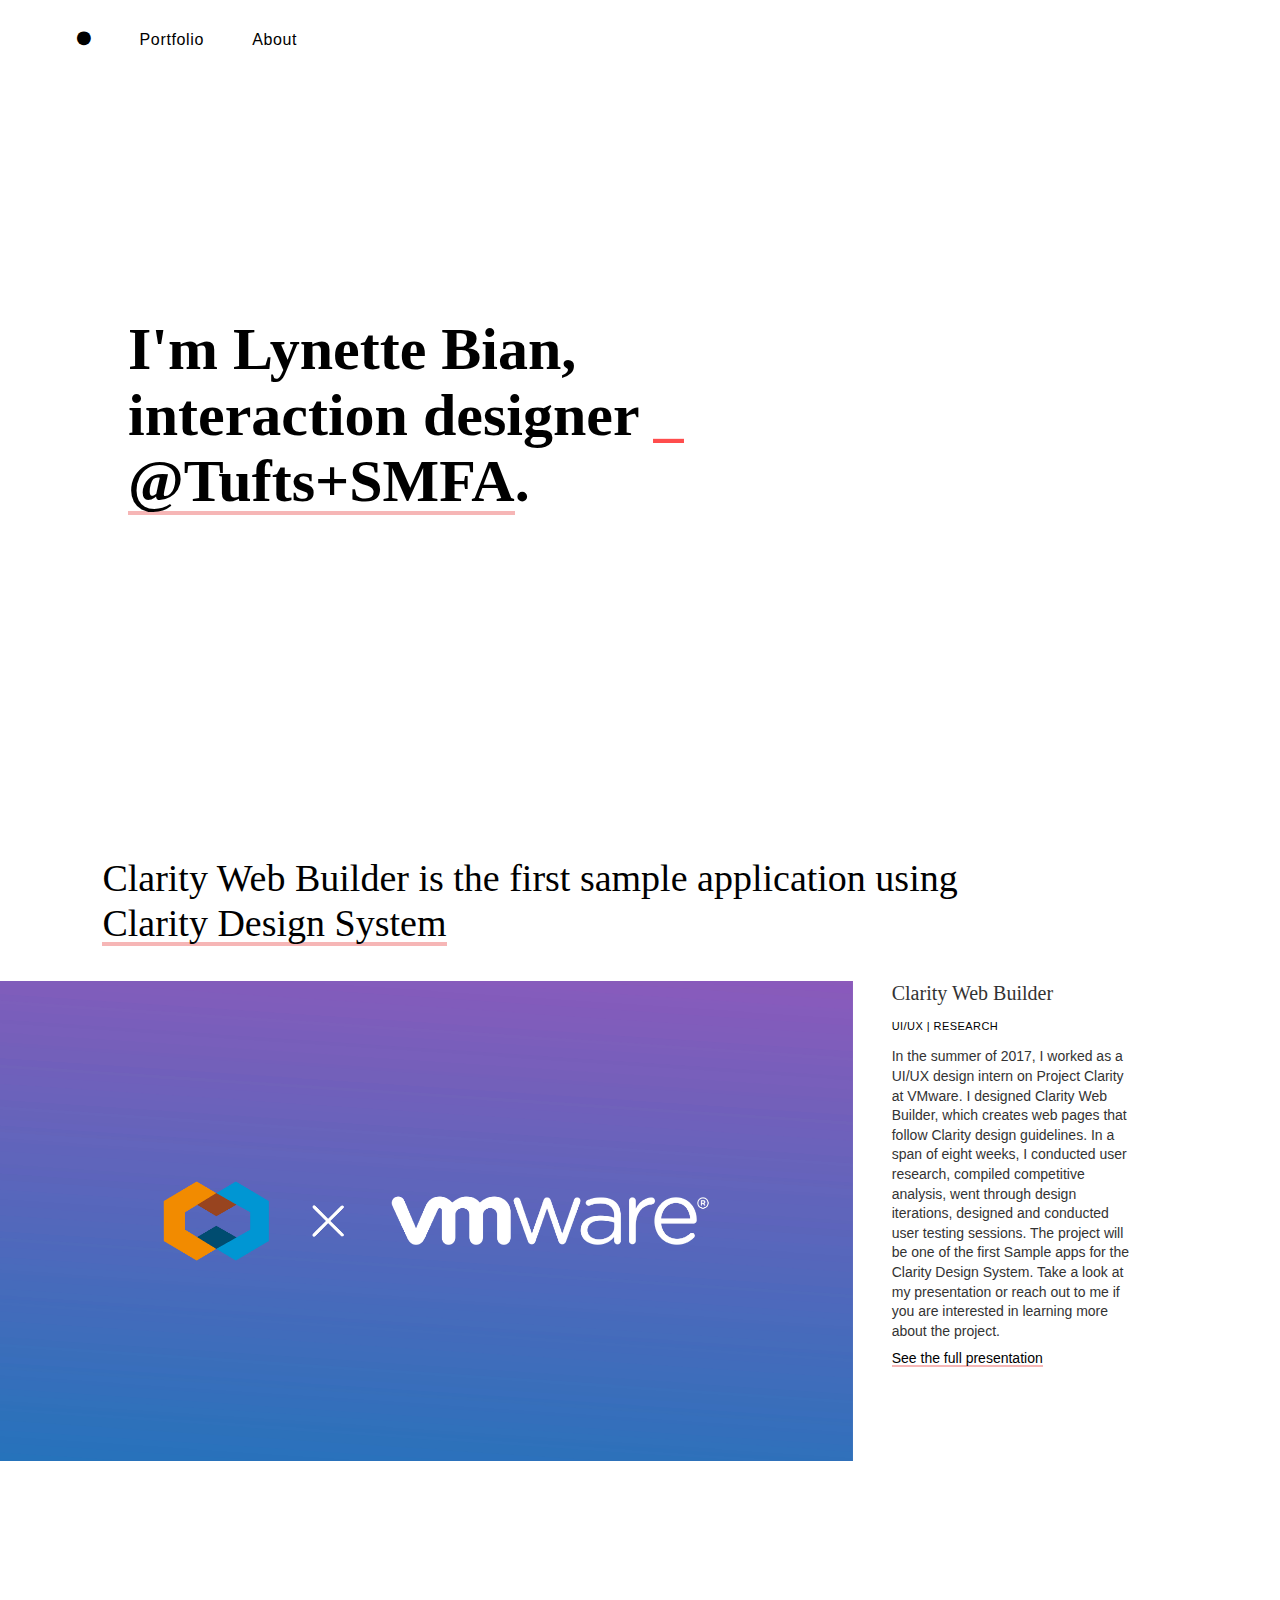
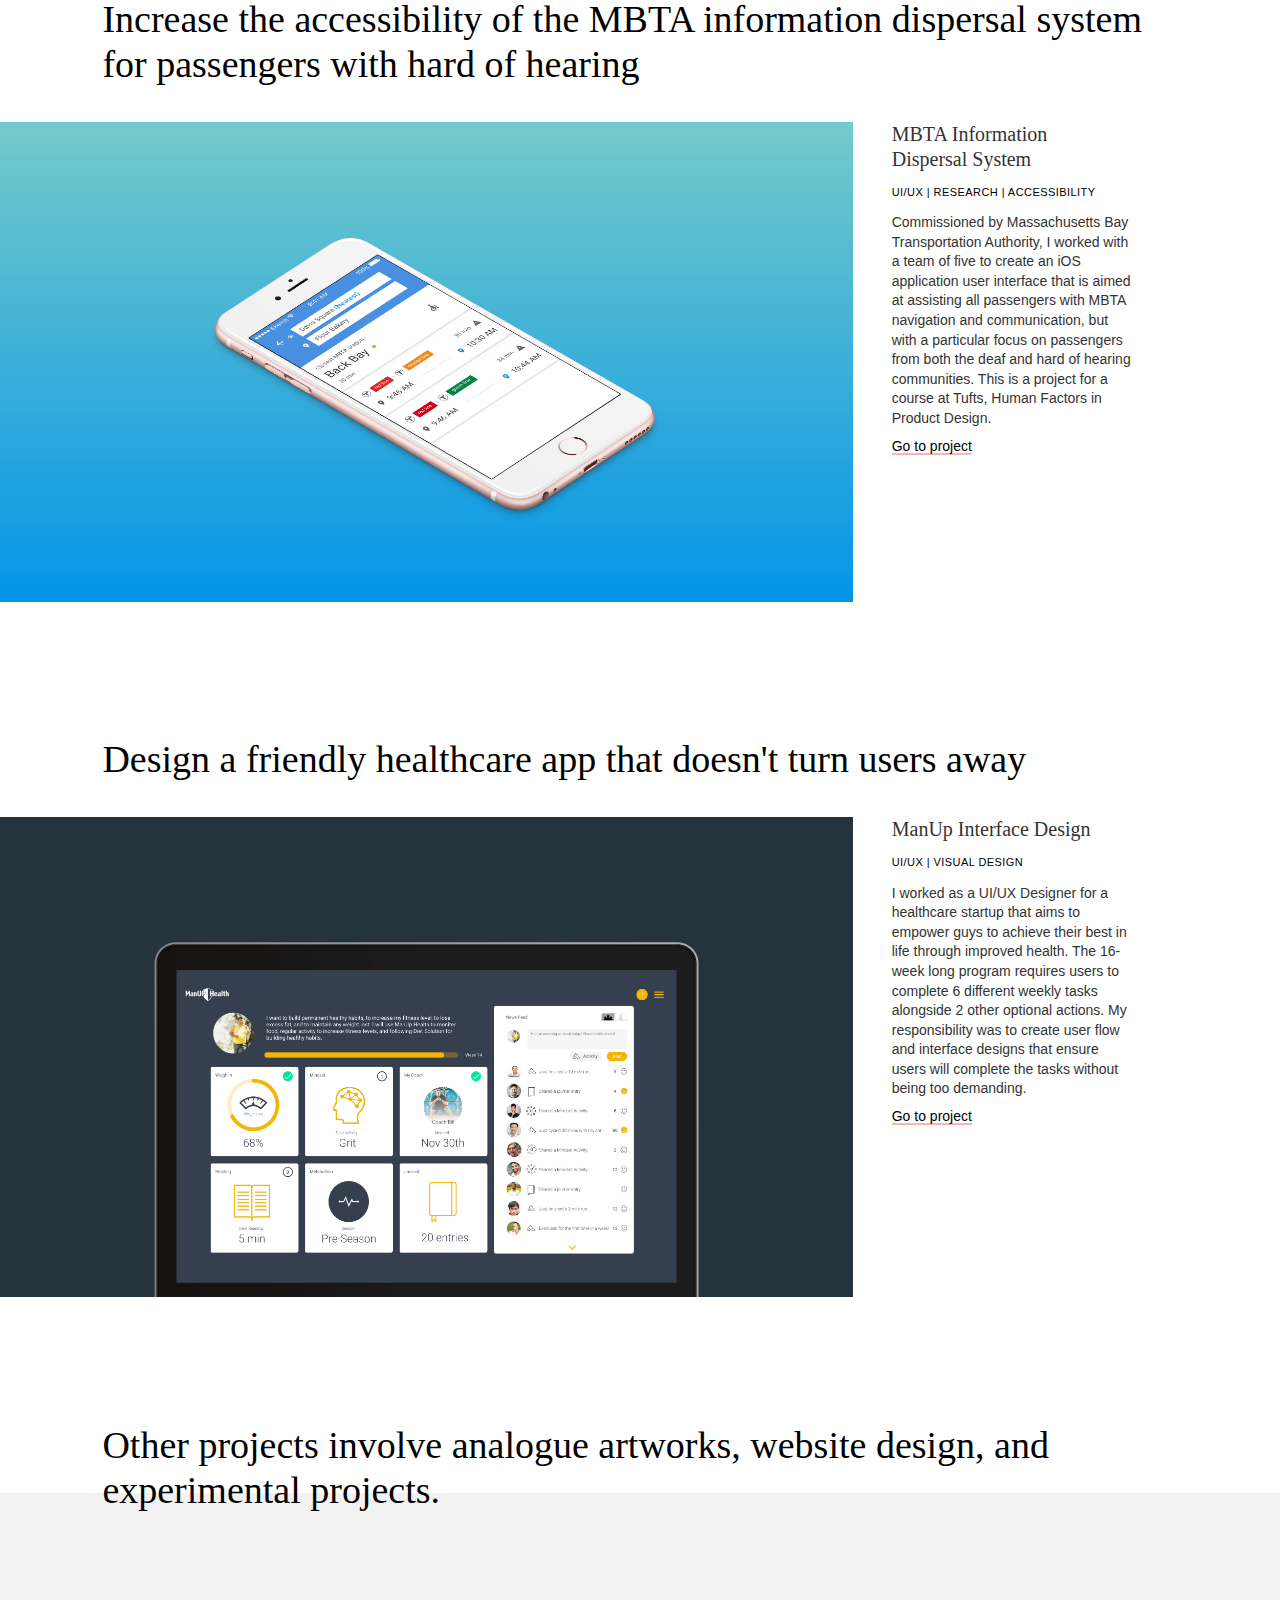
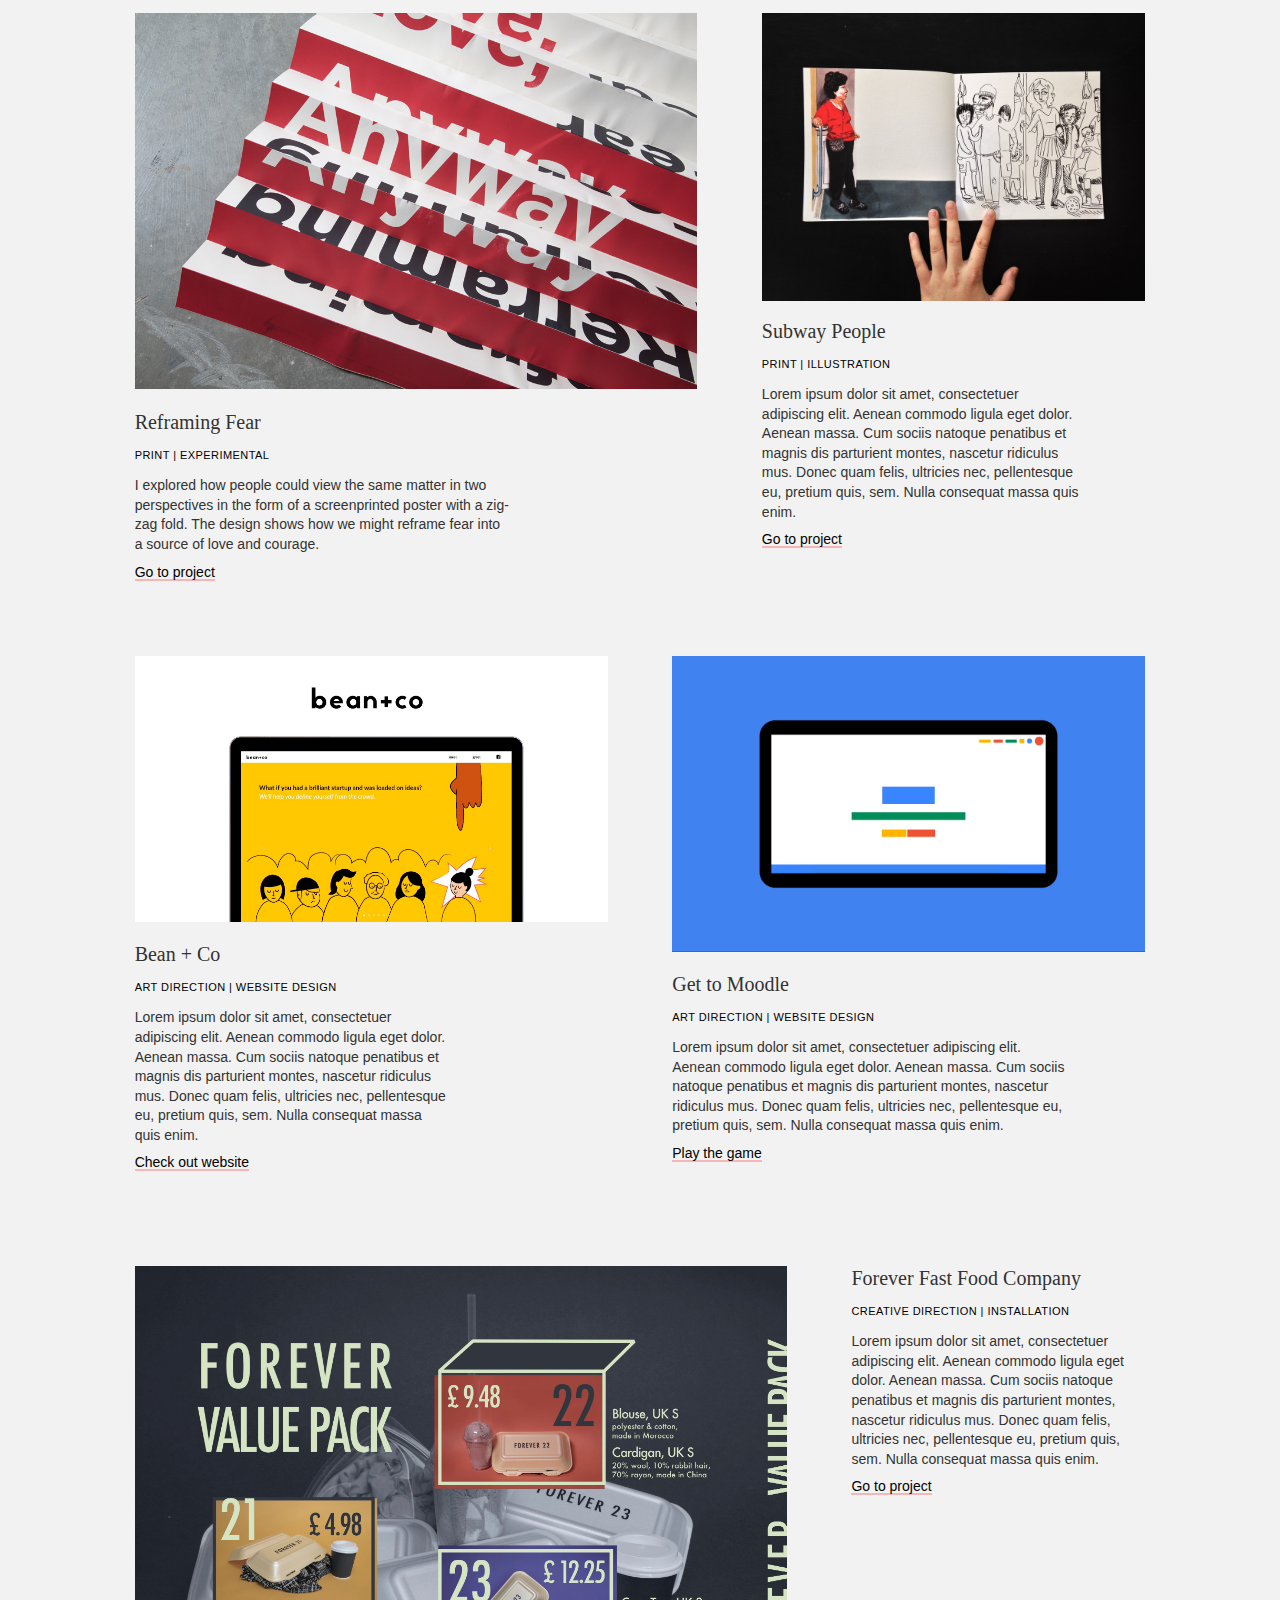
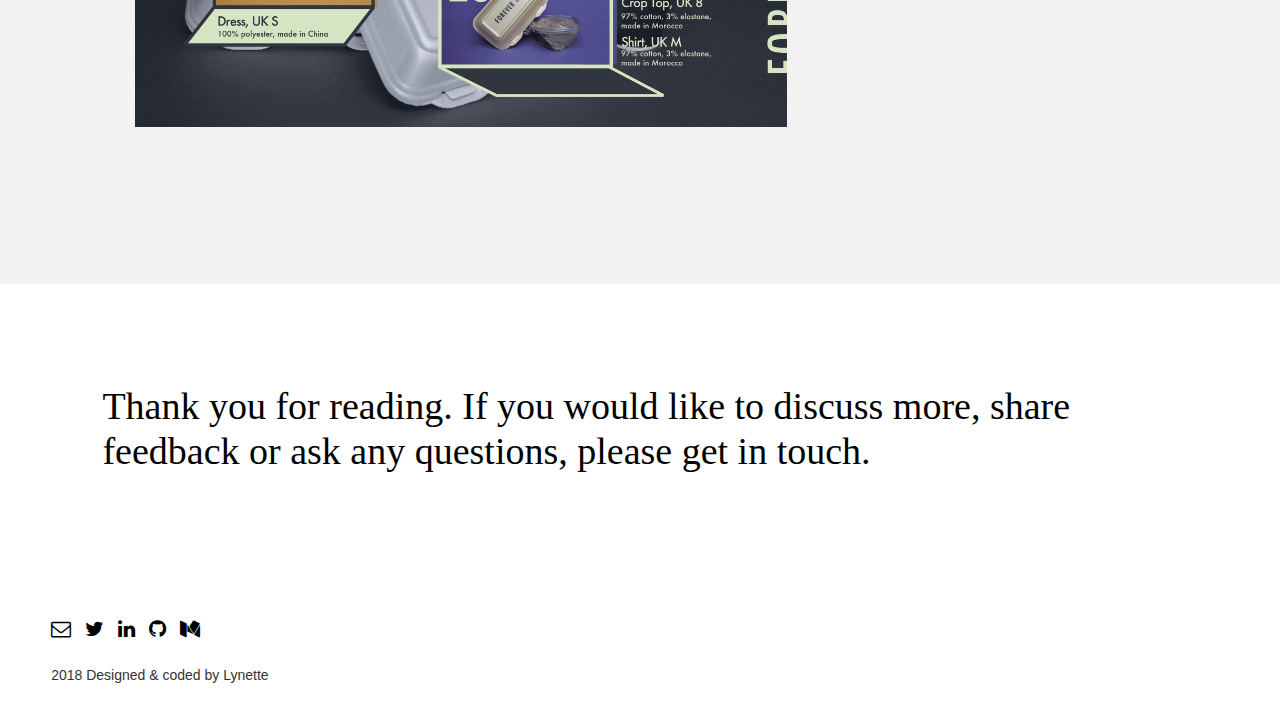
==== commit 3e7c8682: "Class 5/2" ====
--- a/index.html
+++ b/index.html
@@ -84,10 +84,10 @@
 </div>
 
 <!-- IXD section -->
-<div id="design" > 
+<div> 
 	<div class="container-fluid">
 	<div class="main_project">
-		<div class="row padding-left padding-right">
+		<div class="row padding-left padding-right" id="design" style="padding-top: 65px;">
 				<h1 class="bigtitle"> 
 					Clarity Web Builder is the first sample application using <a href="https://vmware.github.io/clarity/" class="link_underline" target="_blank"> Clarity Design System </a>
 				</h1>
@@ -174,15 +174,15 @@
 
 <div id="grey_bg">
 	<div class="row padding-left padding-right space-bottom space-top">
-		<div class="col-md-7 space-bottom"> 
+		<div class="col-md-7 padding-small space-bottom"> 
 			<a href="p2/reframing-fear.html">
 				<image src="images/p1-design/Reframingfear.jpg" class="img-responsive space-bottom" /> 
 			</a>
-                <div class="col-md-6">
+                <div class="col-md-8">
 				    <h2 class="space-top"> Reframing Fear </h2> 
                     <h3 class="tag"> Print | Experimental </h3>
 				    <h3 class="space-top"> I explored how people could view the same matter in two perspectives in the form of a screenprinted poster with a zig-zag fold. The design shows how we might reframe fear into a source of love and courage. </h3>
-                <a class="link_underline_sm space-top" href="p2/reframing-fear.html"> Go to project </a>
+                <a class="link_underline_sm space-top margin-bottom" href="p2/reframing-fear.html"> Go to project </a>
 			</div>
         </div>
         
@@ -195,16 +195,18 @@
 					</figure>
 				</div>
 			</a>
+			<div class="col-md-10">
 				<h2 class="space-top"> Subway People </h2> 
 		 		<h3 class="tag"> Print | Illustration </h3>
 		 		<h3 class="space-top"> Lorem ipsum dolor sit amet, consectetuer adipiscing elit. Aenean commodo ligula eget dolor. Aenean massa. Cum sociis natoque penatibus et magnis dis parturient montes, nascetur ridiculus mus. Donec quam felis, ultricies nec, pellentesque eu, pretium quis, sem. Nulla consequat massa quis enim. </h3>
 		 		<a class="link_underline_sm space-top" href="p2/subway-people.html" target="_blank">Go to project</a>
+		 	</div>
         </div>
     </div>
 
     <div class="row padding-left padding-right space-top space-bottom">
        
-        <div class="col-md-6 space-bottom"> 
+        <div class="col-md-6 padding-small"> 
                <a href="http://beanandco.co/" target="_blank">
                 <div class="gif__item" data-gif-trigger>
 					<figure>
@@ -212,11 +214,13 @@
     				</figure>
     			</div>
     			</a>
-					<h2 class="space-top"> Bean + Co </h2>
+				<div class="col-md-8">
+				<h2 class="space-top"> Bean + Co </h2>
 				<h3 class="tag"> Art Direction | Website Design </h3>
 				<h3 class="space-top"> Lorem ipsum dolor sit amet, consectetuer adipiscing elit. Aenean commodo ligula eget dolor. Aenean massa. Cum sociis natoque penatibus et magnis dis parturient montes, nascetur ridiculus mus. Donec quam felis, ultricies nec, pellentesque eu, pretium quis, sem. Nulla consequat massa quis enim. </h3>
-				<a class="link_underline_sm space-top" href="http://beanandco.co/" target="_blank"> Check out website</a>
-          </div>
+				<a class="link_underline_sm space-top margin-bottom" href="http://beanandco.co/" target="_blank"> Check out website</a>
+				</div>
+         </div>
         
 <!--         <div class="col-md-4 padding-small"> 
 			<div class="projectthumb"> 
@@ -234,10 +238,12 @@
     				</figure>
     			</div>
     			</a>
+    			<div class="col-md-10">
 				<h2 class="space-top"> Get to Moodle </h2>
 				<h3 class="tag"> Art Direction | Website Design </h3>
 				<h3 class="space-top"> Lorem ipsum dolor sit amet, consectetuer adipiscing elit. Aenean commodo ligula eget dolor. Aenean massa. Cum sociis natoque penatibus et magnis dis parturient montes, nascetur ridiculus mus. Donec quam felis, ultricies nec, pellentesque eu, pretium quis, sem. Nulla consequat massa quis enim. </h3>
-			<a class="link_underline_sm space-top" href="http://ybian02.github.io/get2moodle/" target="_blank"> Play the game </a>
+				<a class="link_underline_sm space-top" href="http://ybian02.github.io/get2moodle/" target="_blank"> Play the game </a>
+				</div>
          </div>
 
 
@@ -253,8 +259,8 @@
 
     </div>
     
-    <div class="row padding-left padding-right space-top space-bottom">
-		 <div class="col-md-8 space-bottom"> 
+    	<div class="row padding-left padding-right space-top space-bottom">
+		 <div class="col-md-8 padding-small"> 
 				<a href="p2/fast-food-company.html">
 				<image src="images/p1-design/Forever-Fast-Food-Company.jpg" class="img-responsive"> </image>
 				</a>
--- a/css/style.css
+++ b/css/style.css
@@ -123,7 +123,7 @@
 h1.intro{
 	font-family: 'PT Serif', serif;
 	padding-top: 35vh;
-	padding-bottom: 25vh;
+	padding-bottom: 20vh;
 	padding-right: 0;
 	padding-left: 2vw;
 	color: black;
@@ -337,6 +337,17 @@
 	padding: 0 0 0 0;
 }
 
+.col-md-11{
+	padding: 0 0 0 0;
+	margin: 0 0 0 0;
+}
+
+.col-md-10{
+	padding: 0 0 0 0;
+	margin: 0 0 0 0;
+}
+
+
 .col-md-2{
 	padding: 0 0 0 0;
 	margin: 0 0 0 0;
@@ -352,7 +363,7 @@
 	margin: 0 0 0 0;
 }
 
-.col-md-7 .col-md-4.hidden-sm .col-md-1 .col-md-10 .col-md-11 .row{
+.col-md-7 .col-md-4.hidden-sm .col-md-1 .col-md-10 .row{
 	padding: 0 0 0 0;
 	margin: 0 0 0 0;
 
@@ -395,10 +406,10 @@
 #arrowBegin{
 /*	color:black;*/
 	font-size:50px;
-	z-index:100;
 	position: absolute;
 	margin-top:47%;
 	margin-left:50%;
+	z-index:100;
 }
 
 .header {
@@ -444,54 +455,102 @@
 } 
 
 /*gallery lightbox*/
-/* wraps everything in a larger, centered div */
-#contentWrapper {
-	margin:0 auto;
-	width:90vw;
-}
-
-/* styling of all images */
-#contentWrapper image{
-	background-size: cover;
-	background-position: center center;
-	-webkit-transition:opacity .6s ease-in-out;
-	-moz-transition:opacity .6s ease-in-out;
-	-o-transition:opacity .6s ease-in-out;
-	-ms-transition:opacity .6s ease-in-out;
-	transition:opacity .6s ease-in-out;
-}
-
-/* hover state of each image */
-#contentWrapper image:hover {
-	cursor:pointer;
-}
-
-#contentWrapper image {
-	display:inline-block;
-}
-
-#lightbox {
-	display: none;
-	position: fixed;
-	top:0;
-	left:0;
-	bottom: 0;
-	right: 0;
-	margin: auto;
-	width:90vw;
-	height:90vh;
-	background-size: contain;
-	background-position: center center;
-	background-repeat: no-repeat;
-}
-#dark {
-	display: none;
-	position: fixed;
-	top: 0;
-	left: 0;
-	background:rgba(0,0,0,.9);
-	width:100vw;
-	height:100vh;
+.gallery-container {
+    display: flex;
+    flex-wrap: wrap;
+    justify-content: space-between;
+    width: 80%;
+    margin: 70px auto;
+}
+.gallery-item {
+    flex-basis: 30%;
+    margin-bottom: 60px;
+    cursor: pointer;
+    opacity: 0.9;
+}
+.gallery-item:hover{
+	opacity: 1;
+	transition-delay:0.1s;
+	transition-duration:0.3s;
+}
+.gallery-item img {
+    width: 100%;
+    height: 100%;
+    object-fit: cover;
+}
+.gallery-content {
+/*    font-size:1em;*/
+    color: black;
+}
+
+.lightbox {
+    position: fixed;
+    display: none;
+    background-color: rgba(0, 0, 0, 0.8);
+    width: 100%;
+    height: 100%;              
+    overflow: auto;
+    top: 0;
+    left: 0;
+}
+.lightbox-content {
+    position: relative;
+    width: 60%;
+    height: 80%;
+    margin: 3% auto 6% auto;
+}
+.lightbox-content img {
+    width: 80%;
+    height: 110%;
+    object-fit: cover;
+ 	margin: auto auto;
+    z-index: 100;
+}
+.lightbox-prev,
+.lightbox-next {
+    position: absolute;
+    background-color: rgba(0, 0, 0, 0.8);
+    color: white;
+    padding: 7px;
+    top:50%;
+    cursor: pointer;
+}
+.lightbox-prev {
+    left: 0;
+}
+.lightbox-next {
+    right: 0;
+}
+.lightbox-prev:hover,
+.lightbox-next:hover {
+    opacity: .8;
+}
+
+@media (max-width: 767px) {
+    .gallery-container {
+        width: 100%;
+    }
+    .gallery-item {
+        flex-basis: 40%;
+        margin: auto;
+        margin-bottom: 50px;
+    }
+    .lightbox-content {
+        width: 80%;
+        height: 60%;
+        margin: 15% auto;
+    }
+}
+@media (max-width: 480px) {
+    .gallery-item {
+        flex-basis: 80%;
+        margin: auto;
+        margin-bottom: 50px;
+    }
+    .lightbox-content {
+        width: 90%;
+        margin: 20% auto;
+    }
 }
 /*lightbox end*/
 
@@ -543,6 +602,10 @@
 	padding-bottom: 2%;
 }
 
+.margin-bottom {
+	margin-bottom: 5%;
+}
+
 /*responsive text*/
 
 @media all and (max-width: 1240px){
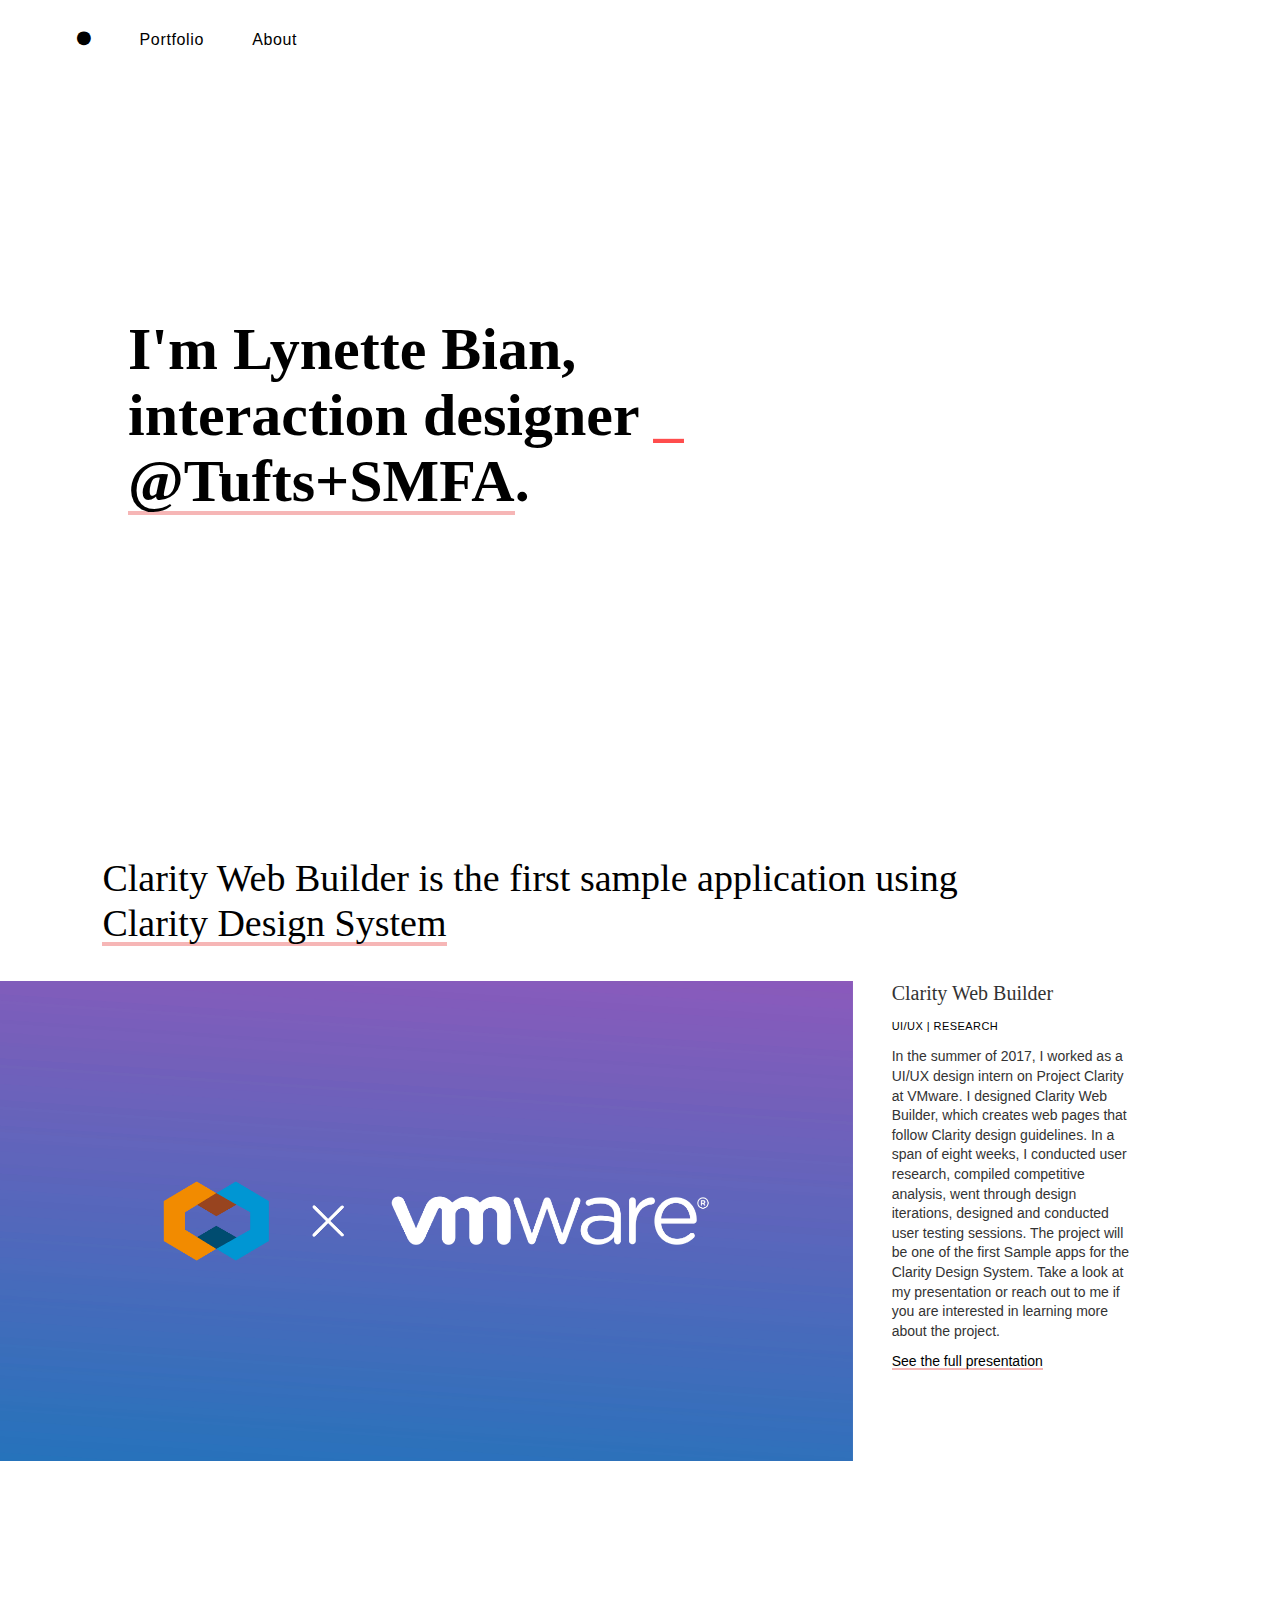
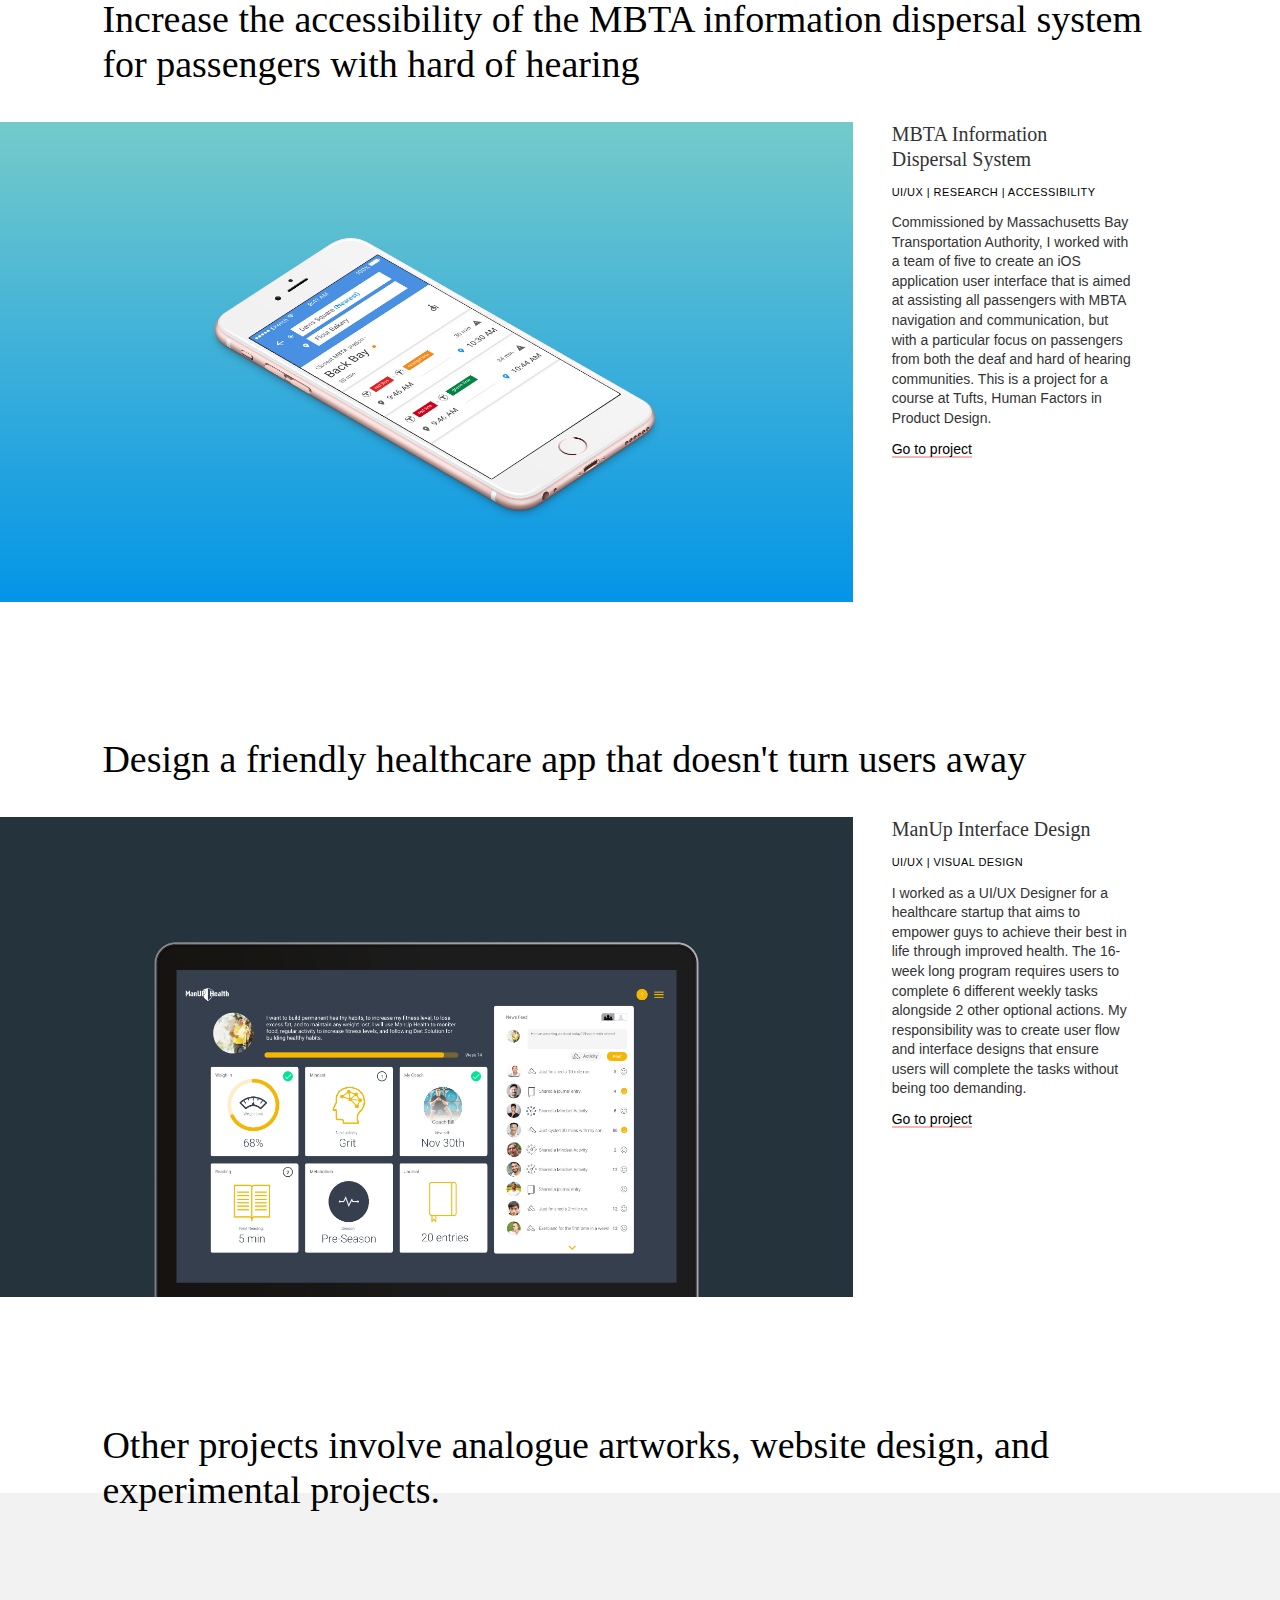
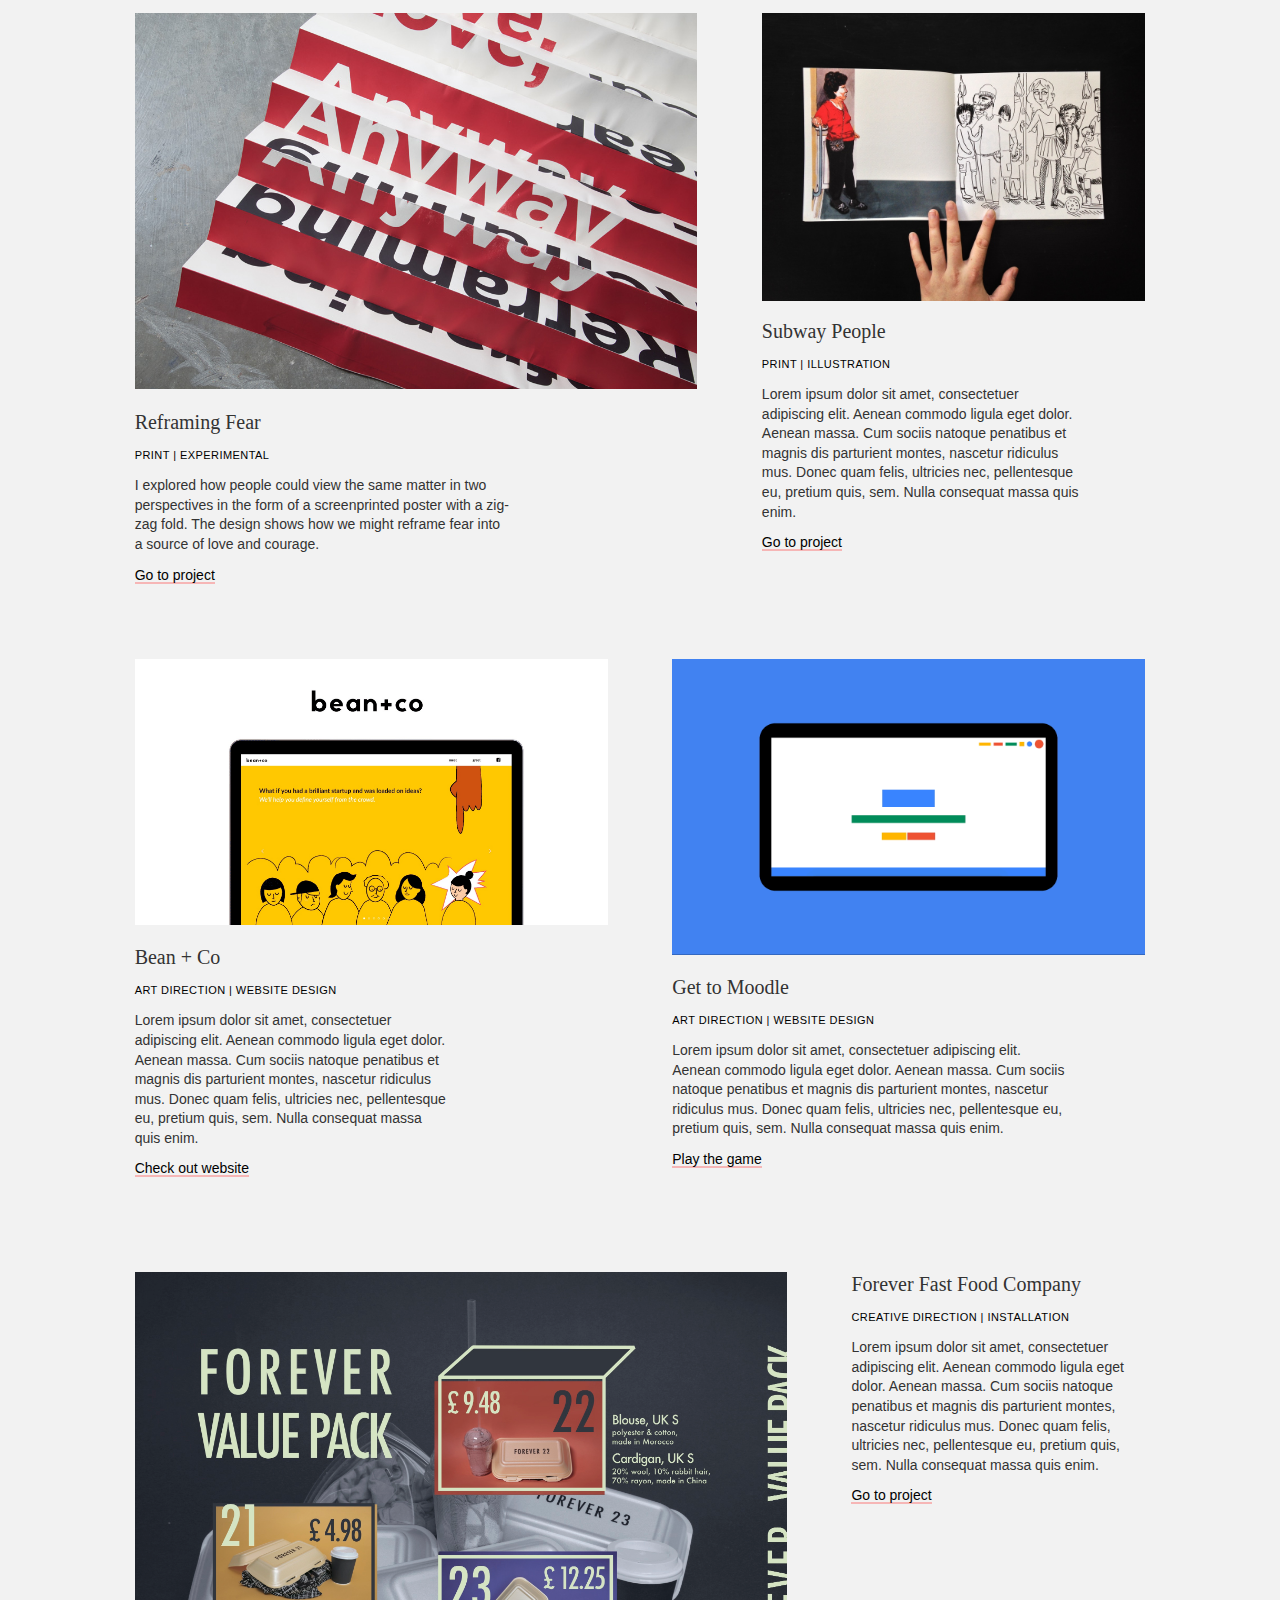
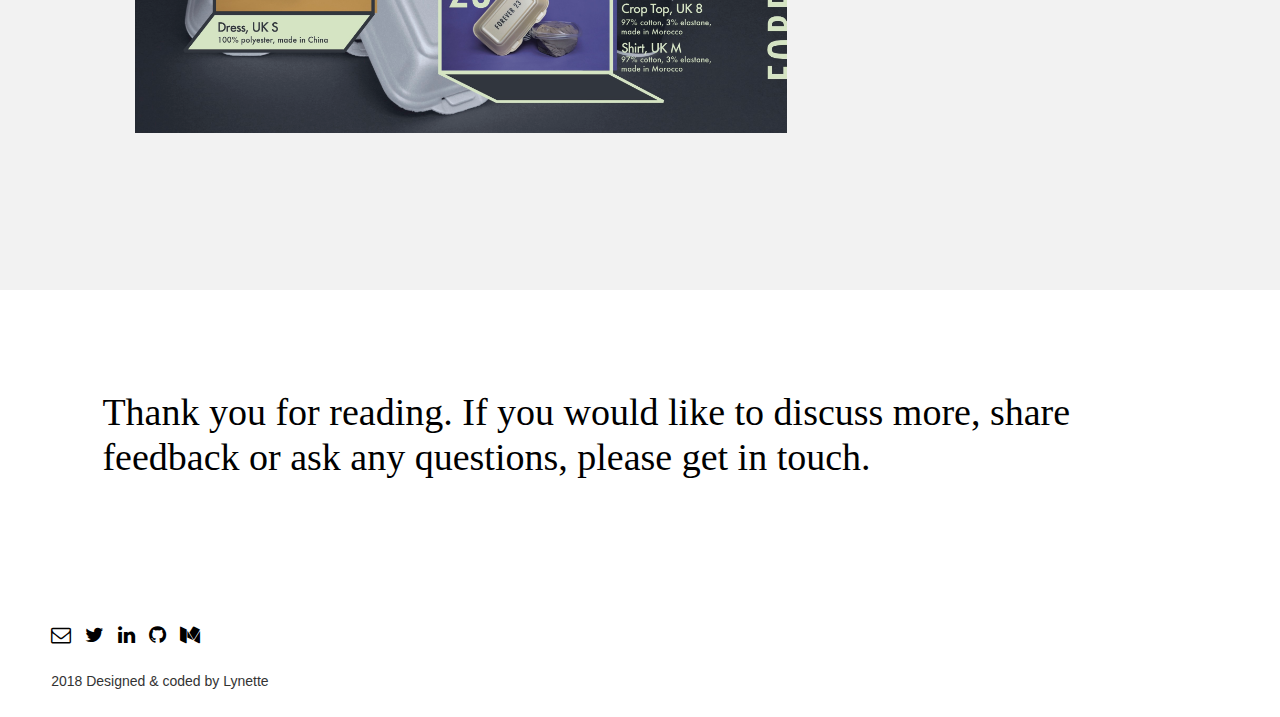
==== commit fd343c67: "May/5" ====
--- a/index.html
+++ b/index.html
@@ -155,7 +155,7 @@
 					<h2 class="space-top"> ManUp Interface Design </h2> 
 					<h3 class="tag"> UI/UX | Visual Design </h3>
 					<h3 class="space-top"> I worked as a UI/UX Designer for a healthcare startup that aims to empower guys to achieve their best in life through improved health. The 16-week long program requires users to complete 6 different weekly tasks alongside 2 other optional actions. My responsibility was to create user flow and interface designs that ensure users will complete the tasks without being too demanding. </h3>
-					<a class="link_underline_sm space-top" href="p2/gain-life.html" target="_blank"> Go to project</a>
+					<a class="space-top link_underline_sm" href="p2/gain-life.html"> Go to project</a>
 			</div>
 		</div>
 	</div>
@@ -199,7 +199,7 @@
 				<h2 class="space-top"> Subway People </h2> 
 		 		<h3 class="tag"> Print | Illustration </h3>
 		 		<h3 class="space-top"> Lorem ipsum dolor sit amet, consectetuer adipiscing elit. Aenean commodo ligula eget dolor. Aenean massa. Cum sociis natoque penatibus et magnis dis parturient montes, nascetur ridiculus mus. Donec quam felis, ultricies nec, pellentesque eu, pretium quis, sem. Nulla consequat massa quis enim. </h3>
-		 		<a class="link_underline_sm space-top" href="p2/subway-people.html" target="_blank">Go to project</a>
+		 		<a class="link_underline_sm space-top" href="p2/subway-people.html">Go to project</a>
 		 	</div>
         </div>
     </div>
@@ -269,7 +269,7 @@
             <h2> Forever Fast Food Company </h2>
             <h3 class="tag"> Creative Direction | Installation </h3>
             <h3 class="space-top"> Lorem ipsum dolor sit amet, consectetuer adipiscing elit. Aenean commodo ligula eget dolor. Aenean massa. Cum sociis natoque penatibus et magnis dis parturient montes, nascetur ridiculus mus. Donec quam felis, ultricies nec, pellentesque eu, pretium quis, sem. Nulla consequat massa quis enim. </h3>
-		 	<a class="link_underline_sm space-top" href="p2/fast-food-company.html" target="_blank">Go to project</a>
+		 	<a class="link_underline_sm space-top" href="p2/fast-food-company.html">Go to project</a>
           </div>
     	</div>
  	</div>
--- a/css/style.css
+++ b/css/style.css
@@ -94,6 +94,7 @@
 	border-bottom: 2px solid #F6B6B6;
     display: inline-block;
     line-height: 1em;
+    margin-top: 3px;
 }
 
 a.link_underline_sm:visited {
@@ -145,15 +146,14 @@
 }
 
 
-
 .intro-about{
 	font-family: 'PT Serif', serif;
 	color: black;
 	font-size: 40px;
 	font-weight: 700;
 	line-height: 1.2em;
-	padding-right: 4%;
-	padding-left: 4%;
+/*	padding-right: 4%;*/
+	padding-left: 15vw;
 	padding-top: 20vh;
 }
 
@@ -347,6 +347,11 @@
 	margin: 0 0 0 0;
 }
 
+.col-md-5{
+	padding: 0 0 0 0;
+	margin: 0 0 0 0;
+}
+
 
 .col-md-2{
 	padding: 0 0 0 0;
@@ -495,13 +500,13 @@
 }
 .lightbox-content {
     position: relative;
-    width: 60%;
-    height: 80%;
-    margin: 3% auto 6% auto;
+    width: 600px;
+    height: 600px;
+    margin: 3% auto 3% auto;
 }
 .lightbox-content img {
-    width: 80%;
-    height: 110%;
+    width: 100%;
+    height: 100%;
     object-fit: cover;
  	margin: auto auto;
     z-index: 100;
@@ -610,19 +615,24 @@
 
 @media all and (max-width: 1240px){
     h1.bigtitle {
-        font-size: 40px;
+        font-size: 38px;
+        line-height: 45px;
     }
 }
 
 @media all and (max-width: 640px){
     h1.bigtitle {
-        font-size: 30px;
+        font-size: 28px;
+        line-height: 35px;
+        padding-top: 15px;
     }
 }
 
 @media all and (max-width: 320px){
     h1.bigtitle {
         font-size: 15px;
+        line-height: 20px;
+        padding-top: 10px;
     }
 }
 
